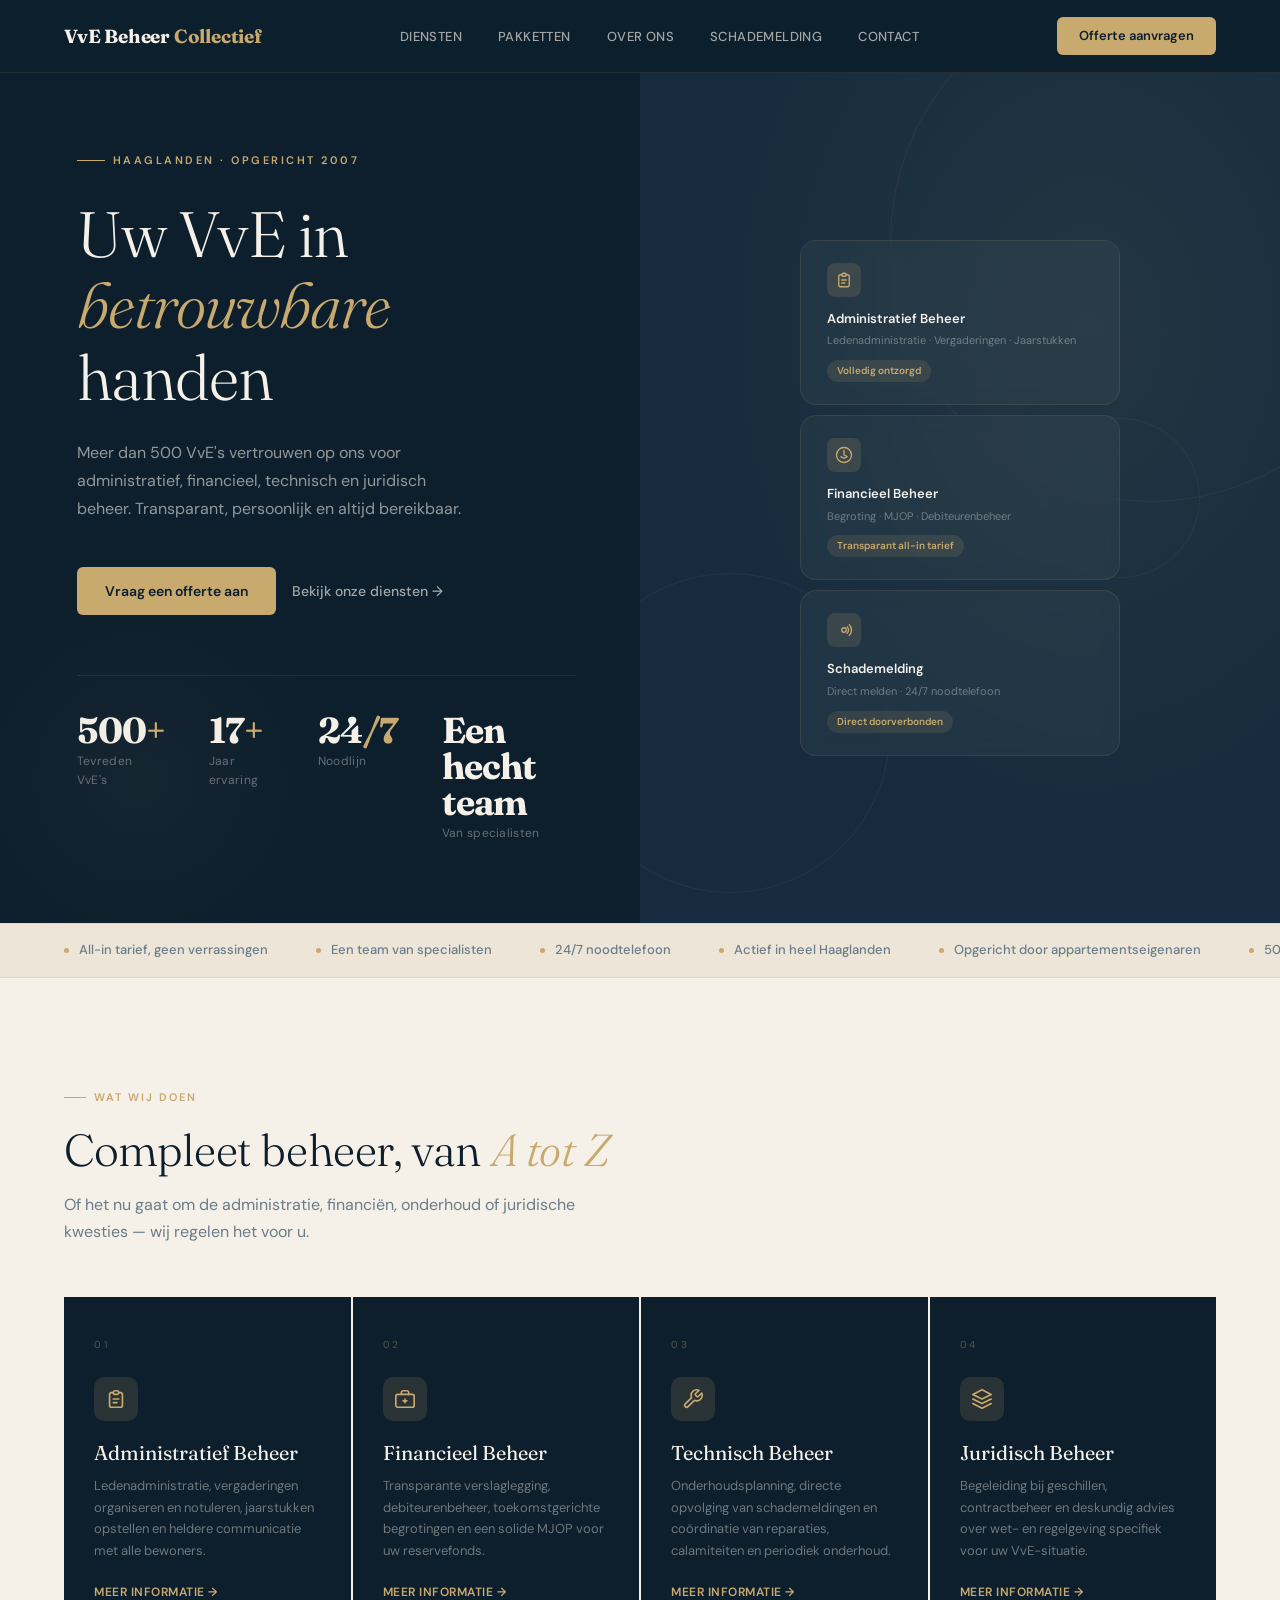
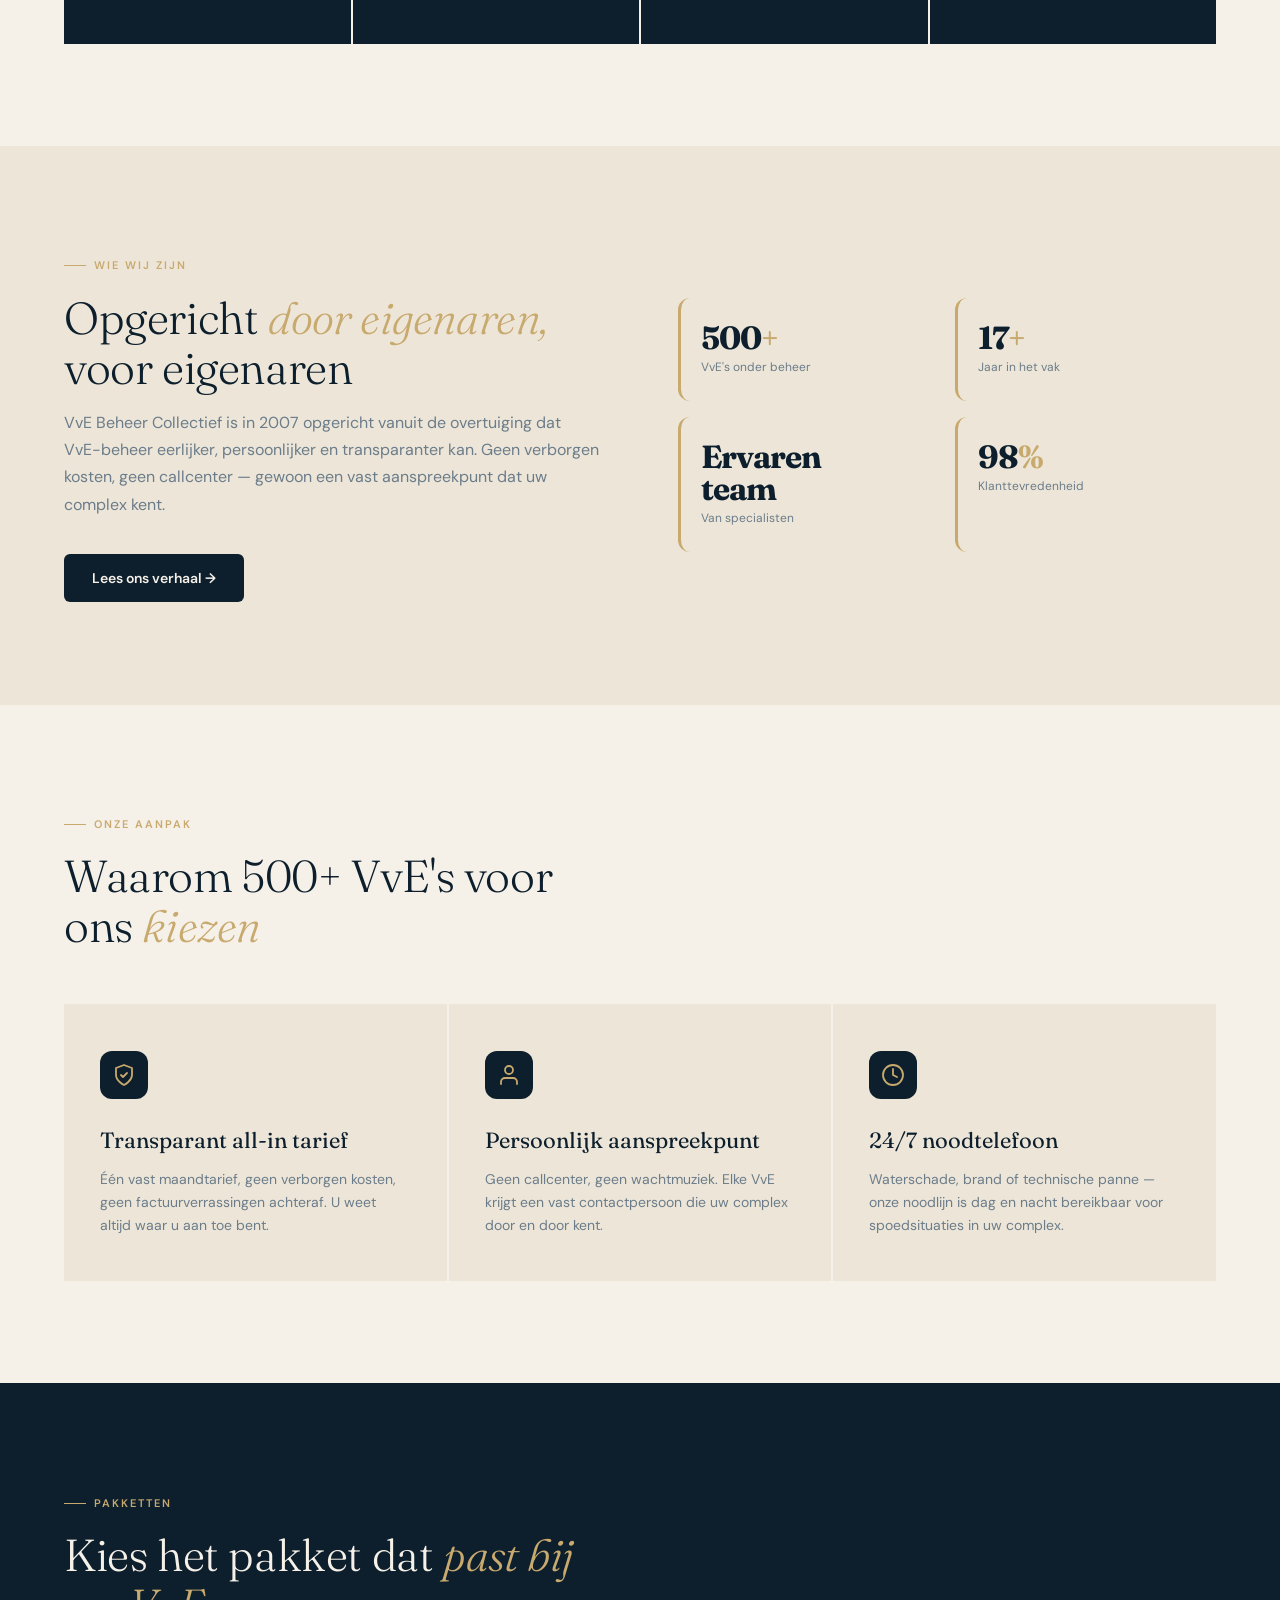
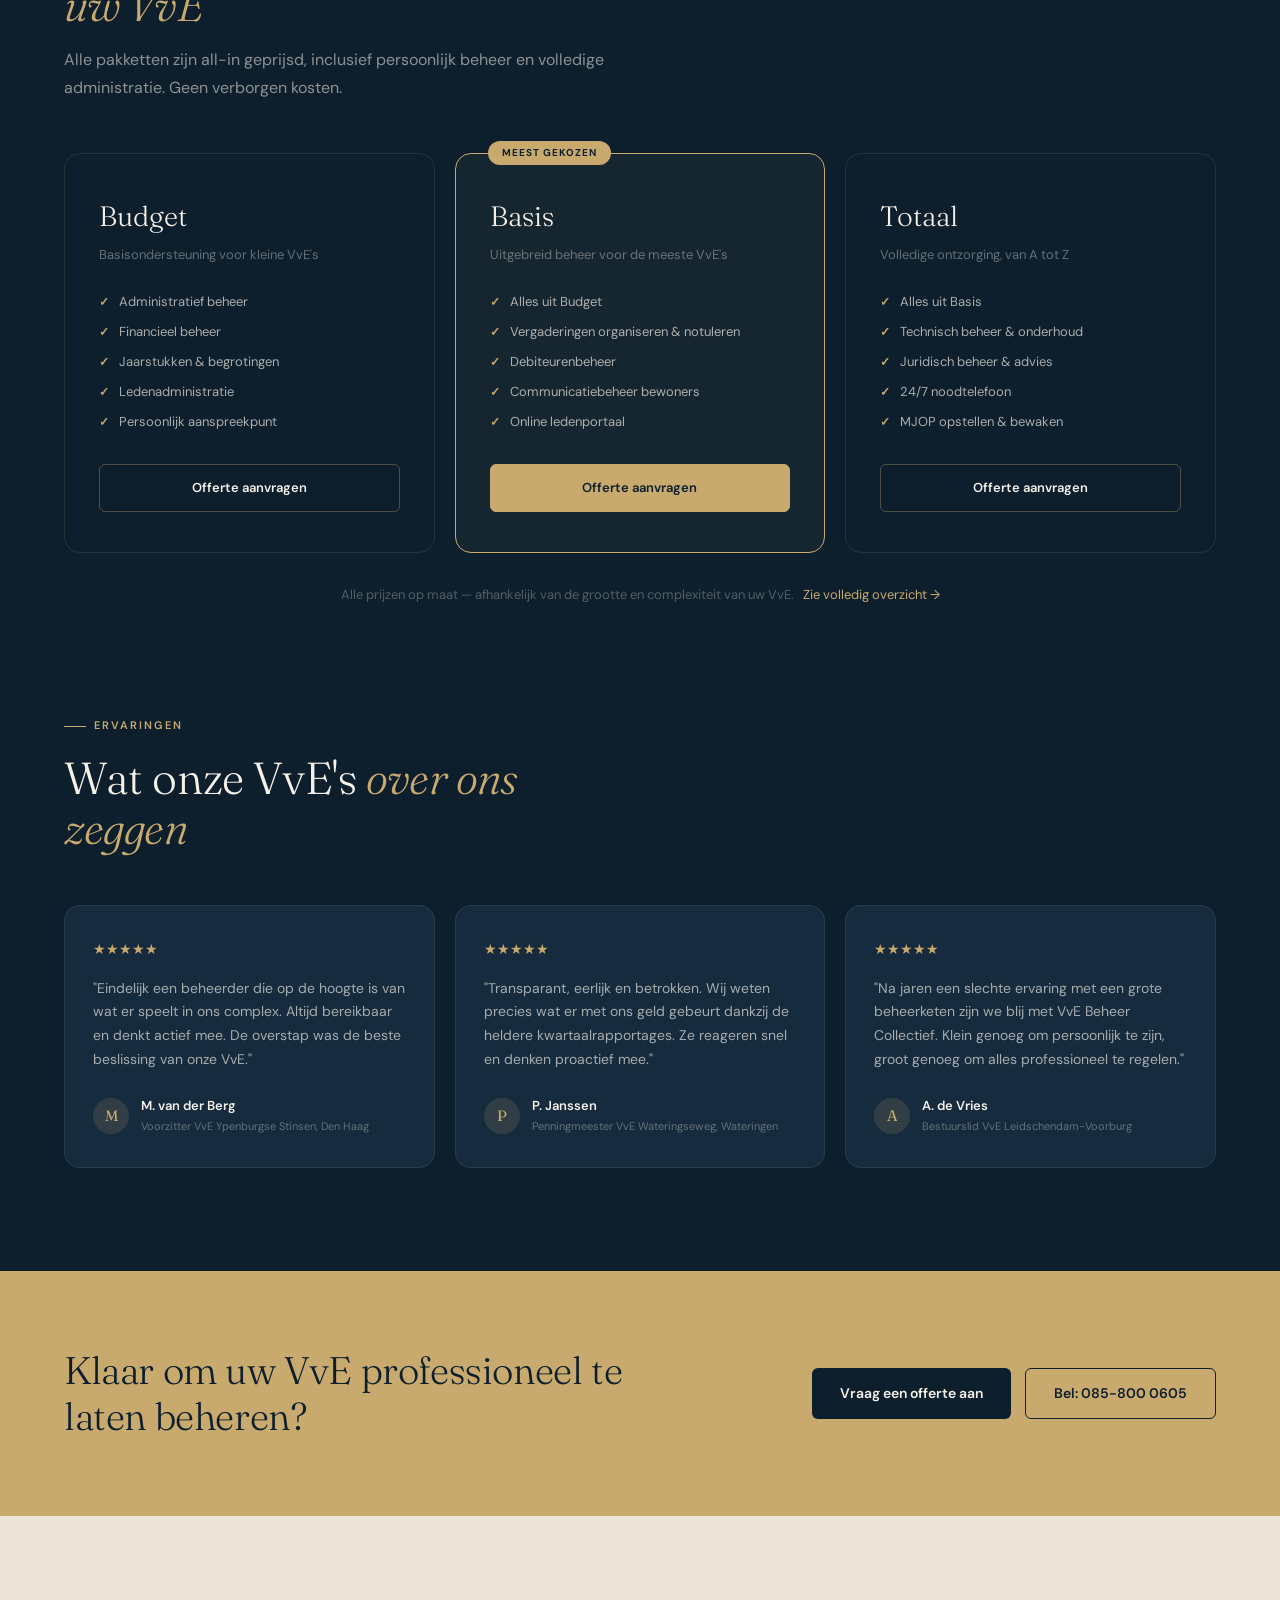
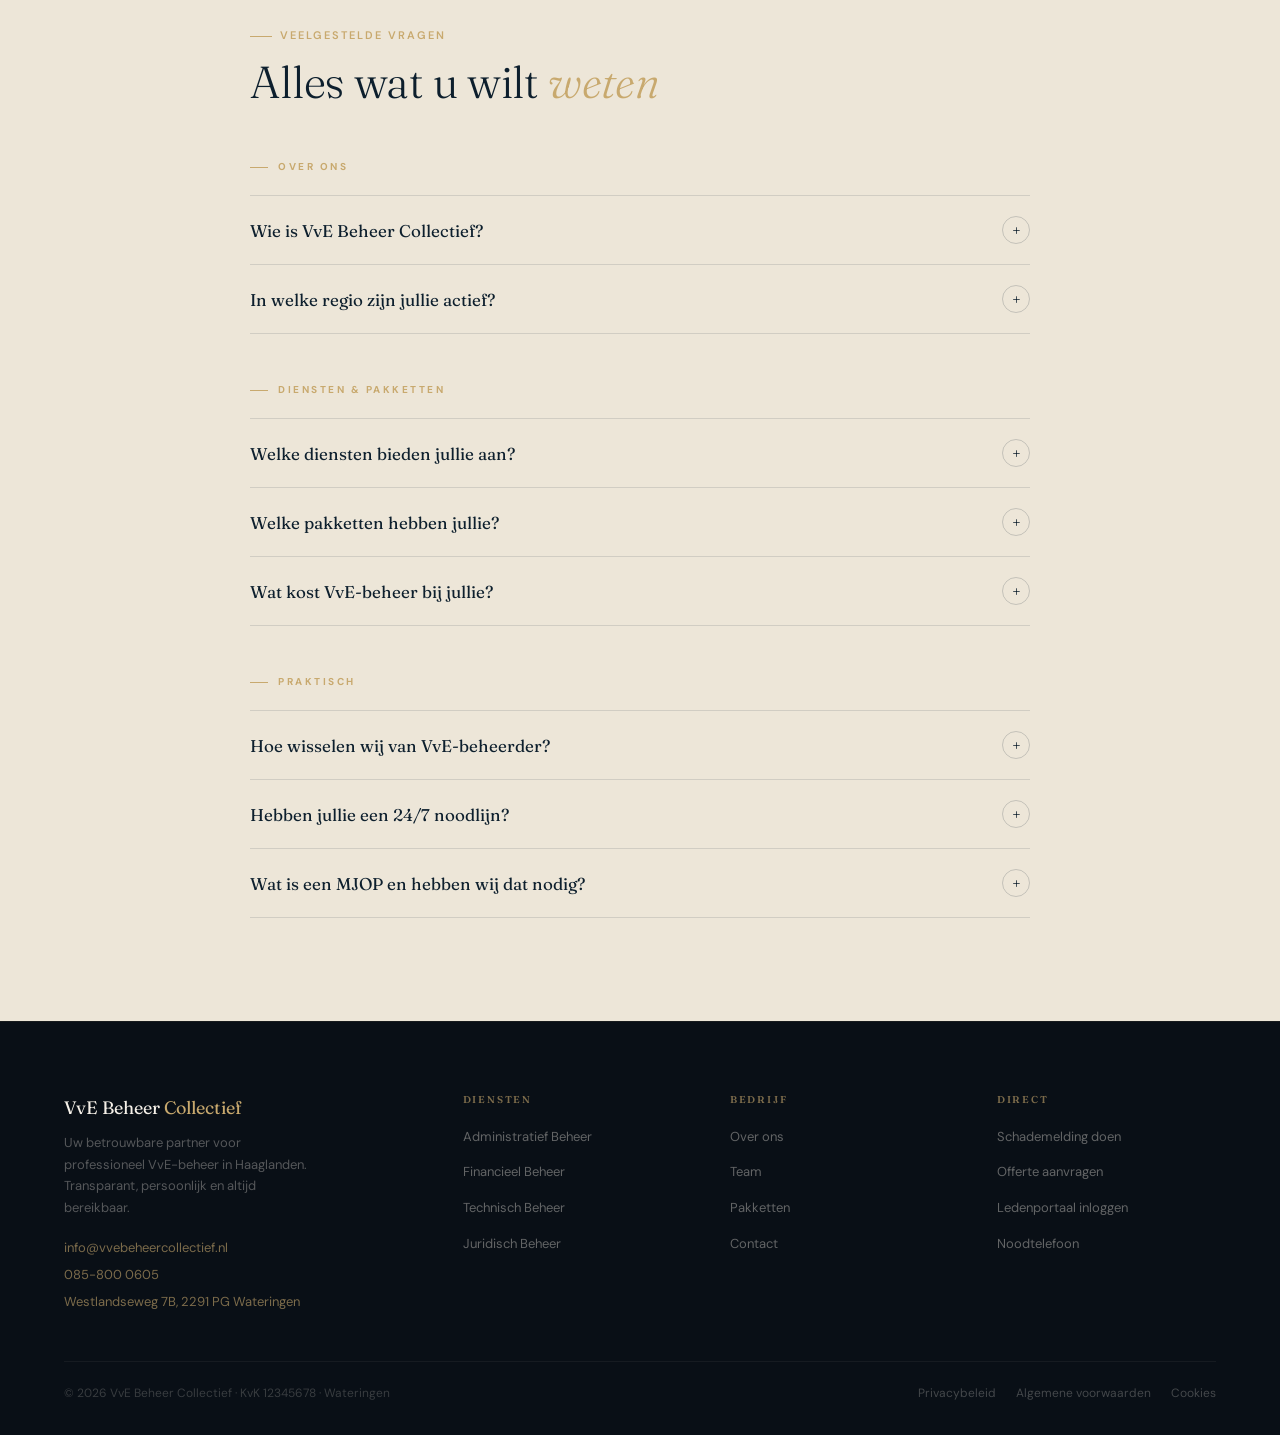
==== index.html @ a1d81a10 "Initial commit: VvE Beheer Collectief website met animaties en FAQ" ====
﻿<!DOCTYPE html>
<html lang="nl">
<head>
  <meta charset="UTF-8">
  <meta name="viewport" content="width=device-width, initial-scale=1.0">
  <!-- PWA -->
  <meta name="theme-color" content="#0d1f2d">
  <meta name="mobile-web-app-capable" content="yes">
  <meta name="apple-mobile-web-app-capable" content="yes">
  <meta name="apple-mobile-web-app-status-bar-style" content="black-translucent">
  <meta name="apple-mobile-web-app-title" content="VvE Collectief">
  <link rel="manifest" href="/manifest.json">
  <link rel="apple-touch-icon" href="/icons/apple-touch-icon.png">
  <link rel="icon" type="image/png" sizes="32x32" href="/icons/favicon-32.png">
  <title>VvE Beheer Collectief — Professioneel VvE-beheer in Haaglanden</title>
  <meta name="description" content="Meer dan 500 VvE's vertrouwen op VvE Beheer Collectief voor administratief, financieel, technisch en juridisch beheer. Transparant, persoonlijk en altijd bereikbaar.">
  <meta name="robots" content="index, follow">

  <!-- Open Graph -->
  <meta property="og:type" content="website">
  <meta property="og:title" content="VvE Beheer Collectief — Professioneel VvE-beheer in Haaglanden">
  <meta property="og:description" content="Meer dan 500 VvE's vertrouwen op ons voor transparant en persoonlijk VvE-beheer.">
  <meta property="og:url" content="https://www.vvebeheercollectief.nl">

  <!-- Fonts -->
  <link rel="preconnect" href="https://fonts.googleapis.com">
  <link rel="preconnect" href="https://fonts.gstatic.com" crossorigin>
  <link href="https://fonts.googleapis.com/css2?family=Fraunces:ital,wght@0,300;0,400;0,700;1,300&family=DM+Sans:wght@300;400;500;600&display=swap" rel="stylesheet">

  <!-- Gedeelde stijlen -->
  <link rel="stylesheet" href="css/main.css">

  <style>
    /* ── HERO ──────────────────────────────────────────────────── */
    .hero {
      min-height: 100vh;
      background: var(--navy);
      display: grid;
      grid-template-columns: 1fr 1fr;
      padding-top: 72px;
      overflow: hidden;
    }
    .hero__left {
      display: flex;
      flex-direction: column;
      justify-content: center;
      padding: 80px var(--gutter) 80px clamp(24px,6vw,80px);
    }
    .hero__tag {
      display: inline-flex;
      align-items: center;
      gap: 8px;
      font-size: 11px;
      font-weight: 600;
      letter-spacing: 2.5px;
      text-transform: uppercase;
      color: var(--gold);
      margin-bottom: 28px;
    }
    .hero__tag::before {
      content: '';
      display: block;
      width: 28px; height: 1px;
      background: var(--gold);
    }
    .hero h1 {
      font-size: clamp(42px, 5vw, 68px);
      font-weight: 300;
      color: var(--cream);
      margin-bottom: 26px;
      letter-spacing: -1px;
      max-width: 520px;
    }
    .hero h1 em { font-style: italic; color: var(--gold); }
    .hero__desc {
      font-size: 16px;
      line-height: 1.75;
      color: rgba(245,240,232,0.58);
      max-width: 400px;
      margin-bottom: 44px;
    }
    .hero__actions {
      display: flex;
      gap: 16px;
      align-items: center;
      flex-wrap: wrap;
    }
    .hero__ghost {
      color: rgba(245,240,232,0.65);
      font-size: 14px;
      font-weight: 500;
      display: flex;
      align-items: center;
      gap: 6px;
      transition: color var(--transition);
    }
    .hero__ghost:hover { color: var(--cream); }
    .hero__stats {
      display: flex;
      gap: 44px;
      margin-top: 60px;
      padding-top: 36px;
      border-top: 1px solid rgba(200,169,110,0.12);
    }
    .stat-num {
      font-family: 'Fraunces', serif;
      font-size: 36px;
      font-weight: 700;
      color: var(--cream);
      line-height: 1;
      letter-spacing: -1px;
    }
    .stat-num span { color: var(--gold); }
    .stat-label {
      font-size: 12px;
      color: rgba(245,240,232,0.38);
      margin-top: 4px;
      letter-spacing: 0.3px;
    }

    /* Hero rechts */
    .hero__right {
      position: relative;
      background: var(--navy-mid);
      display: flex;
      align-items: center;
      justify-content: center;
      overflow: hidden;
    }
    .hero__right::before {
      content: '';
      position: absolute;
      inset: 0;
      background: radial-gradient(ellipse at 70% 30%, rgba(200,169,110,0.07) 0%, transparent 60%);
    }
    .geo-circle {
      position: absolute;
      border-radius: 50%;
      border: 1px solid rgba(200,169,110,0.08);
      pointer-events: none;
    }
    .card-stack { position: relative; width: 320px; z-index: 1; }
    .hcard {
      background: rgba(245,240,232,0.04);
      border: 1px solid rgba(200,169,110,0.13);
      border-radius: var(--radius-lg);
      padding: 22px 26px;
      backdrop-filter: blur(8px);
      transition: transform var(--transition);
    }
    .hcard:hover { transform: translateX(4px); }
    .hcard + .hcard { margin-top: 10px; }
    .hcard__icon {
      width: 34px; height: 34px;
      border-radius: 8px;
      background: var(--gold-dim);
      display: flex;
      align-items: center;
      justify-content: center;
      margin-bottom: 12px;
    }
    .hcard__icon svg { width: 18px; height: 18px; color: var(--gold); }
    .hcard__title { font-size: 13px; font-weight: 600; color: var(--cream); margin-bottom: 3px; }
    .hcard__sub { font-size: 11px; color: rgba(245,240,232,0.38); }
    .hcard__badge {
      display: inline-block;
      font-size: 10px;
      font-weight: 600;
      padding: 3px 10px;
      border-radius: 20px;
      margin-top: 10px;
      background: rgba(200,169,110,0.13);
      color: var(--gold);
    }

    /* ── OVER ONS PREVIEW ──────────────────────────────────────── */
    .over-ons-preview {
      padding: clamp(72px, 8vw, 120px) var(--gutter);
      display: grid;
      grid-template-columns: 1fr 1fr;
      gap: clamp(48px, 6vw, 80px);
      align-items: center;
      max-width: var(--max-w);
      margin-inline: auto;
    }
    .over-ons-preview__text .section-head h2 { color: var(--navy); }
    .over-ons-preview__text .section-head p { color: var(--text-muted); margin-bottom: 28px; }
    .facts-grid {
      display: grid;
      grid-template-columns: 1fr 1fr;
      gap: 16px;
    }
    .fact-item {
      background: var(--cream-mid);
      border-radius: var(--radius-md);
      padding: 24px 20px;
      border-left: 3px solid var(--gold);
    }
    .fact-num {
      font-family: 'Fraunces', serif;
      font-size: 32px;
      font-weight: 700;
      color: var(--navy);
      line-height: 1;
      letter-spacing: -1px;
    }
    .fact-num span { color: var(--gold); }
    .fact-label { font-size: 12px; color: var(--text-muted); margin-top: 4px; }

    /* ── HERO RESPONSIVE ───────────────────────────────────────── */
    @media (max-width: 900px) {
      .hero { grid-template-columns: 1fr; }
      .hero__right { display: none; }
      .hero__left { padding: 60px var(--gutter); }
    }
    @media (max-width: 768px) {
      .over-ons-preview { grid-template-columns: 1fr; }
    }
  </style>
</head>
<body>

<!-- ── NAVIGATIE ──────────────────────────────────────────────── -->
<nav class="nav" id="main-nav">
  <div class="nav__inner">
    <a href="index.html" class="nav__logo">VvE Beheer <span>Collectief</span></a>

    <ul class="nav__links">
      <li><a href="#diensten">Diensten</a></li>
      <li><a href="#pakketten">Pakketten</a></li>
      <li><a href="over-ons.html">Over ons</a></li>
      <li><a href="schademelding.html">Schademelding</a></li>
      <li><a href="contact.html">Contact</a></li>
    </ul>

    <a href="contact.html" class="nav__cta">Offerte aanvragen</a>

    <button class="nav__toggle" id="nav-toggle" aria-label="Menu openen" aria-expanded="false">
      <span></span><span></span><span></span>
    </button>
  </div>

  <!-- Mobiel menu -->
  <nav class="nav__mobile" id="nav-mobile">
    <a href="#diensten">Diensten</a>
    <a href="#pakketten">Pakketten</a>
    <a href="over-ons.html">Over ons</a>
    <a href="schademelding.html">Schademelding</a>
    <a href="contact.html">Contact</a>
    <a href="contact.html" class="nav__mobile-cta">Offerte aanvragen</a>
  </nav>
</nav>

<!-- ── HERO ───────────────────────────────────────────────────── -->
<section class="hero" id="hero">
  <div class="hero__glow-secondary" aria-hidden="true"></div>
  <div class="hero__left">
    <div class="hero__tag">Haaglanden · Opgericht 2007</div>

    <h1>Uw VvE in <em>betrouwbare</em> handen</h1>

    <p class="hero__desc">
      Meer dan 500 VvE's vertrouwen op ons voor administratief, financieel,
      technisch en juridisch beheer. Transparant, persoonlijk en altijd bereikbaar.
    </p>

    <div class="hero__actions">
      <a href="contact.html" class="btn btn--gold">Vraag een offerte aan</a>
      <a href="#diensten" class="hero__ghost">Bekijk onze diensten →</a>
    </div>

    <div class="hero__stats">
      <div>
        <div class="stat-num" data-count="500" data-suffix="+">500<span>+</span></div>
        <div class="stat-label">Tevreden VvE's</div>
      </div>
      <div>
        <div class="stat-num" data-count="17" data-suffix="+">17<span>+</span></div>
        <div class="stat-label">Jaar ervaring</div>
      </div>
      <div>
        <div class="stat-num" data-count="24" data-suffix="/7">24<span>/7</span></div>
        <div class="stat-label">Noodlijn</div>
      </div>
      <div>
        <div class="stat-num stat-num--text">Een hecht<br>team</div>
        <div class="stat-label">Van specialisten</div>
      </div>
    </div>
  </div>

  <div class="hero__right">
    <!-- Geometrische accenten -->
    <div class="geo-circle" style="width:520px;height:520px;top:-90px;right:-130px;"></div>
    <div class="geo-circle" style="width:320px;height:320px;bottom:30px;left:-70px;"></div>
    <div class="geo-circle" style="width:160px;height:160px;top:50%;right:80px;transform:translateY(-50%);"></div>

    <div class="card-stack">
      <div class="hcard">
        <div class="hcard__icon">
          <svg viewBox="0 0 24 24" fill="none" stroke="currentColor" stroke-width="1.8" stroke-linecap="round" stroke-linejoin="round">
            <path d="M9 5H7a2 2 0 0 0-2 2v12a2 2 0 0 0 2 2h10a2 2 0 0 0 2-2V7a2 2 0 0 0-2-2h-2"/>
            <rect x="9" y="3" width="6" height="4" rx="2"/>
            <line x1="9" y1="12" x2="15" y2="12"/><line x1="9" y1="16" x2="13" y2="16"/>
          </svg>
        </div>
        <div class="hcard__title">Administratief Beheer</div>
        <div class="hcard__sub">Ledenadministratie · Vergaderingen · Jaarstukken</div>
        <div class="hcard__badge">Volledig ontzorgd</div>
      </div>

      <div class="hcard">
        <div class="hcard__icon">
          <svg viewBox="0 0 24 24" fill="none" stroke="currentColor" stroke-width="1.8" stroke-linecap="round" stroke-linejoin="round">
            <circle cx="12" cy="12" r="10"/>
            <path d="M12 6v6l4 2"/>
            <path d="M8 14s1.5 2 4 2 4-2 4-2" stroke-linecap="round"/>
          </svg>
        </div>
        <div class="hcard__title">Financieel Beheer</div>
        <div class="hcard__sub">Begroting · MJOP · Debiteurenbeheer</div>
        <div class="hcard__badge">Transparant all-in tarief</div>
      </div>

      <div class="hcard">
        <div class="hcard__icon">
          <svg viewBox="0 0 24 24" fill="none" stroke="currentColor" stroke-width="1.8" stroke-linecap="round" stroke-linejoin="round">
            <circle cx="12" cy="12" r="3"/>
            <path d="M19.07 4.93a10 10 0 0 1 0 14.14M16.24 7.76a6 6 0 0 1 0 8.49"/>
          </svg>
        </div>
        <div class="hcard__title">Schademelding</div>
        <div class="hcard__sub">Direct melden · 24/7 noodtelefoon</div>
        <div class="hcard__badge">Direct doorverbonden</div>
      </div>
    </div>
  </div>
</section>

<!-- ── TRUST BAR ───────────────────────────────────────────────── -->
<div class="trust-bar" aria-hidden="true">
  <div class="trust-bar__inner" id="trust-inner">
    <!-- Dubbel voor naadloze loop -->
    <div class="trust-item"><div class="trust-dot"></div> All-in tarief, geen verrassingen</div>
    <div class="trust-item"><div class="trust-dot"></div> Een team van specialisten</div>
    <div class="trust-item"><div class="trust-dot"></div> 24/7 noodtelefoon</div>
    <div class="trust-item"><div class="trust-dot"></div> Actief in heel Haaglanden</div>
    <div class="trust-item"><div class="trust-dot"></div> Opgericht door appartementseigenaren</div>
    <div class="trust-item"><div class="trust-dot"></div> 500+ tevreden VvE's</div>
    <div class="trust-item"><div class="trust-dot"></div> Persoonlijk aanspreekpunt</div>
    <div class="trust-item"><div class="trust-dot"></div> MJOP & reservefonds advies</div>
    <!-- Kopie voor loop -->
    <div class="trust-item"><div class="trust-dot"></div> All-in tarief, geen verrassingen</div>
    <div class="trust-item"><div class="trust-dot"></div> Een team van specialisten</div>
    <div class="trust-item"><div class="trust-dot"></div> 24/7 noodtelefoon</div>
    <div class="trust-item"><div class="trust-dot"></div> Actief in heel Haaglanden</div>
    <div class="trust-item"><div class="trust-dot"></div> Opgericht door appartementseigenaren</div>
    <div class="trust-item"><div class="trust-dot"></div> 500+ tevreden VvE's</div>
    <div class="trust-item"><div class="trust-dot"></div> Persoonlijk aanspreekpunt</div>
    <div class="trust-item"><div class="trust-dot"></div> MJOP & reservefonds advies</div>
  </div>
</div>

<!-- ── DIENSTEN ────────────────────────────────────────────────── -->
<section class="section" id="diensten">
  <div class="container">
    <div class="eyebrow">Wat wij doen</div>
    <div class="section-head">
      <h2>Compleet beheer, van <em>A tot Z</em></h2>
      <p>Of het nu gaat om de administratie, financiën, onderhoud of juridische kwesties — wij regelen het voor u.</p>
    </div>

    <div class="diensten-grid">

      <div class="dienst-card fade-in">
        <div class="dienst-num">01</div>
        <div class="dienst-icon">
          <svg viewBox="0 0 24 24" fill="none" stroke="currentColor" stroke-width="1.8" stroke-linecap="round" stroke-linejoin="round">
            <path d="M9 5H7a2 2 0 0 0-2 2v12a2 2 0 0 0 2 2h10a2 2 0 0 0 2-2V7a2 2 0 0 0-2-2h-2"/>
            <rect x="9" y="3" width="6" height="4" rx="2"/>
            <line x1="9" y1="12" x2="15" y2="12"/><line x1="9" y1="16" x2="13" y2="16"/>
          </svg>
        </div>
        <div class="dienst-title">Administratief Beheer</div>
        <div class="dienst-desc">Ledenadministratie, vergaderingen organiseren en notuleren, jaarstukken opstellen en heldere communicatie met alle bewoners.</div>
        <a href="diensten/administratief.html" class="dienst-link">Meer informatie →</a>
      </div>

      <div class="dienst-card fade-in">
        <div class="dienst-num">02</div>
        <div class="dienst-icon">
          <svg viewBox="0 0 24 24" fill="none" stroke="currentColor" stroke-width="1.8" stroke-linecap="round" stroke-linejoin="round">
            <rect x="2" y="7" width="20" height="14" rx="2"/>
            <path d="M16 7V5a2 2 0 0 0-2-2h-4a2 2 0 0 0-2 2v2"/><line x1="12" y1="12" x2="12" y2="16"/><line x1="10" y1="14" x2="14" y2="14"/>
          </svg>
        </div>
        <div class="dienst-title">Financieel Beheer</div>
        <div class="dienst-desc">Transparante verslaglegging, debiteurenbeheer, toekomstgerichte begrotingen en een solide MJOP voor uw reservefonds.</div>
        <a href="diensten/financieel.html" class="dienst-link">Meer informatie →</a>
      </div>

      <div class="dienst-card fade-in">
        <div class="dienst-num">03</div>
        <div class="dienst-icon">
          <svg viewBox="0 0 24 24" fill="none" stroke="currentColor" stroke-width="1.8" stroke-linecap="round" stroke-linejoin="round">
            <path d="M14.7 6.3a1 1 0 0 0 0 1.4l1.6 1.6a1 1 0 0 0 1.4 0l3.77-3.77a6 6 0 0 1-7.94 7.94l-6.91 6.91a2.12 2.12 0 0 1-3-3l6.91-6.91a6 6 0 0 1 7.94-7.94l-3.76 3.76z"/>
          </svg>
        </div>
        <div class="dienst-title">Technisch Beheer</div>
        <div class="dienst-desc">Onderhoudsplanning, directe opvolging van schademeldingen en coördinatie van reparaties, calamiteiten en periodiek onderhoud.</div>
        <a href="diensten/technisch.html" class="dienst-link">Meer informatie →</a>
      </div>

      <div class="dienst-card fade-in">
        <div class="dienst-num">04</div>
        <div class="dienst-icon">
          <svg viewBox="0 0 24 24" fill="none" stroke="currentColor" stroke-width="1.8" stroke-linecap="round" stroke-linejoin="round">
            <path d="M12 2L2 7l10 5 10-5-10-5z"/><path d="M2 17l10 5 10-5"/><path d="M2 12l10 5 10-5"/>
          </svg>
        </div>
        <div class="dienst-title">Juridisch Beheer</div>
        <div class="dienst-desc">Begeleiding bij geschillen, contractbeheer en deskundig advies over wet- en regelgeving specifiek voor uw VvE-situatie.</div>
        <a href="diensten/juridisch.html" class="dienst-link">Meer informatie →</a>
      </div>

    </div>
  </div>
</section>

<!-- ── OVER ONS PREVIEW ─────────────────────────────────────────── -->
<section style="background: var(--cream-mid); overflow: hidden;">
  <div class="over-ons-preview">
    <div class="over-ons-preview__text">
      <div class="eyebrow">Wie wij zijn</div>
      <div class="section-head">
        <h2>Opgericht <em>door eigenaren,</em> voor eigenaren</h2>
        <p>VvE Beheer Collectief is in 2007 opgericht vanuit de overtuiging dat VvE-beheer eerlijker, persoonlijker en transparanter kan. Geen verborgen kosten, geen callcenter — gewoon een vast aanspreekpunt dat uw complex kent.</p>
      </div>
      <a href="over-ons.html" class="btn btn--dark" style="margin-top: 8px;">Lees ons verhaal →</a>
    </div>

    <div class="facts-grid">
      <div class="fact-item">
        <div class="fact-num" data-count="500" data-suffix="+">500<span>+</span></div>
        <div class="fact-label">VvE's onder beheer</div>
      </div>
      <div class="fact-item">
        <div class="fact-num" data-count="17" data-suffix="+">17<span>+</span></div>
        <div class="fact-label">Jaar in het vak</div>
      </div>
      <div class="fact-item">
        <div class="fact-num fact-num--text">Ervaren<br>team</div>
        <div class="fact-label">Van specialisten</div>
      </div>
      <div class="fact-item">
        <div class="fact-num" data-count="98" data-suffix="%">98<span>%</span></div>
        <div class="fact-label">Klanttevredenheid</div>
      </div>
    </div>
  </div>
</section>

<!-- ── WAAROM ONS ───────────────────────────────────────────────── -->
<section class="section">
  <div class="container">
    <div class="eyebrow">Onze aanpak</div>
    <div class="section-head">
      <h2>Waarom 500+ VvE's voor ons <em>kiezen</em></h2>
    </div>

    <div class="usp-grid">
      <div class="usp-card fade-in">
        <div class="usp-icon">
          <svg viewBox="0 0 24 24" fill="none" stroke="currentColor" stroke-width="1.8" stroke-linecap="round" stroke-linejoin="round">
            <path d="M12 22s8-4 8-10V5l-8-3-8 3v7c0 6 8 10 8 10z"/>
            <polyline points="9 12 11 14 15 10"/>
          </svg>
        </div>
        <div class="usp-title">Transparant all-in tarief</div>
        <div class="usp-desc">Één vast maandtarief, geen verborgen kosten, geen factuurverrassingen achteraf. U weet altijd waar u aan toe bent.</div>
      </div>

      <div class="usp-card fade-in">
        <div class="usp-icon">
          <svg viewBox="0 0 24 24" fill="none" stroke="currentColor" stroke-width="1.8" stroke-linecap="round" stroke-linejoin="round">
            <path d="M20 21v-2a4 4 0 0 0-4-4H8a4 4 0 0 0-4 4v2"/>
            <circle cx="12" cy="7" r="4"/>
          </svg>
        </div>
        <div class="usp-title">Persoonlijk aanspreekpunt</div>
        <div class="usp-desc">Geen callcenter, geen wachtmuziek. Elke VvE krijgt een vast contactpersoon die uw complex door en door kent.</div>
      </div>

      <div class="usp-card fade-in">
        <div class="usp-icon">
          <svg viewBox="0 0 24 24" fill="none" stroke="currentColor" stroke-width="1.8" stroke-linecap="round" stroke-linejoin="round">
            <circle cx="12" cy="12" r="10"/>
            <polyline points="12 6 12 12 16 14"/>
          </svg>
        </div>
        <div class="usp-title">24/7 noodtelefoon</div>
        <div class="usp-desc">Waterschade, brand of technische panne — onze noodlijn is dag en nacht bereikbaar voor spoedsituaties in uw complex.</div>
      </div>
    </div>
  </div>
</section>

<!-- ── PAKKETTEN ───────────────────────────────────────────────── -->
<section class="section section--dark" id="pakketten">
  <div class="container">
    <div class="eyebrow" style="color:var(--gold)">Pakketten</div>
    <div class="section-head section-head--light">
      <h2>Kies het pakket dat <em>past bij uw VvE</em></h2>
      <p>Alle pakketten zijn all-in geprijsd, inclusief persoonlijk beheer en volledige administratie. Geen verborgen kosten.</p>
    </div>

    <div class="pakket-grid">

      <div class="pakket-card fade-in">
        <div class="pakket-name">Budget</div>
        <div class="pakket-sub">Basisondersteuning voor kleine VvE's</div>
        <ul class="pakket-features">
          <li>Administratief beheer</li>
          <li>Financieel beheer</li>
          <li>Jaarstukken & begrotingen</li>
          <li>Ledenadministratie</li>
          <li>Persoonlijk aanspreekpunt</li>
        </ul>
        <a href="contact.html" class="pakket-cta">Offerte aanvragen</a>
      </div>

      <div class="pakket-card pakket-card--featured">
        <div class="pakket-badge">Meest gekozen</div>
        <div class="pakket-name">Basis</div>
        <div class="pakket-sub">Uitgebreid beheer voor de meeste VvE's</div>
        <ul class="pakket-features">
          <li>Alles uit Budget</li>
          <li>Vergaderingen organiseren & notuleren</li>
          <li>Debiteurenbeheer</li>
          <li>Communicatiebeheer bewoners</li>
          <li>Online ledenportaal</li>
        </ul>
        <a href="contact.html" class="pakket-cta">Offerte aanvragen</a>
      </div>

      <div class="pakket-card fade-in">
        <div class="pakket-name">Totaal</div>
        <div class="pakket-sub">Volledige ontzorging, van A tot Z</div>
        <ul class="pakket-features">
          <li>Alles uit Basis</li>
          <li>Technisch beheer & onderhoud</li>
          <li>Juridisch beheer & advies</li>
          <li>24/7 noodtelefoon</li>
          <li>MJOP opstellen & bewaken</li>
        </ul>
        <a href="contact.html" class="pakket-cta">Offerte aanvragen</a>
      </div>

    </div>

    <p style="text-align:center; margin-top:32px; font-size:13px; color:rgba(245,240,232,0.3);">
      Alle prijzen op maat — afhankelijk van de grootte en complexiteit van uw VvE.
      <a href="pakketten.html" style="color:var(--gold); margin-left:6px;">Zie volledig overzicht →</a>
    </p>
  </div>
</section>

<!-- ── REVIEWS ─────────────────────────────────────────────────── -->
<section class="section section--dark" id="reviews" style="padding-top: 0;">
  <div class="container">
    <div class="eyebrow" style="color:var(--gold)">Ervaringen</div>
    <div class="section-head section-head--light">
      <h2>Wat onze VvE's <em>over ons zeggen</em></h2>
    </div>

    <div class="reviews-grid">

      <div class="review-card fade-in">
        <div class="review-stars">★★★★★</div>
        <p class="review-text">"Eindelijk een beheerder die op de hoogte is van wat er speelt in ons complex. Altijd bereikbaar en denkt actief mee. De overstap was de beste beslissing van onze VvE."</p>
        <div class="review-author">
          <div class="review-avatar">M</div>
          <div>
            <div class="review-name">M. van der Berg</div>
            <div class="review-vve">Voorzitter VvE Ypenburgse Stinsen, Den Haag</div>
          </div>
        </div>
      </div>

      <div class="review-card fade-in">
        <div class="review-stars">★★★★★</div>
        <p class="review-text">"Transparant, eerlijk en betrokken. Wij weten precies wat er met ons geld gebeurt dankzij de heldere kwartaalrapportages. Ze reageren snel en denken proactief mee."</p>
        <div class="review-author">
          <div class="review-avatar">P</div>
          <div>
            <div class="review-name">P. Janssen</div>
            <div class="review-vve">Penningmeester VvE Wateringseweg, Wateringen</div>
          </div>
        </div>
      </div>

      <div class="review-card fade-in">
        <div class="review-stars">★★★★★</div>
        <p class="review-text">"Na jaren een slechte ervaring met een grote beheerketen zijn we blij met VvE Beheer Collectief. Klein genoeg om persoonlijk te zijn, groot genoeg om alles professioneel te regelen."</p>
        <div class="review-author">
          <div class="review-avatar">A</div>
          <div>
            <div class="review-name">A. de Vries</div>
            <div class="review-vve">Bestuurslid VvE Leidschendam-Voorburg</div>
          </div>
        </div>
      </div>

    </div>
  </div>
</section>

<!-- ── CTA STRIP ────────────────────────────────────────────────── -->
<div class="cta-strip">
  <h2>Klaar om uw VvE professioneel te laten beheren?</h2>
  <div class="cta-strip__actions">
    <a href="contact.html" class="btn btn--dark">Vraag een offerte aan</a>
    <a href="tel:0858000605" class="btn btn--outline-dark">Bel: 085-800 0605</a>
  </div>
</div>

<!-- ── FAQ ────────────────────────────────────────────────────── -->
<section class="faq-section" id="faq">
  <div class="faq-inner">
    <div class="eyebrow" style="color:var(--gold);margin-bottom:12px;">Veelgestelde vragen</div>
    <div class="section-head" style="margin-bottom:52px;max-width:100%;">
      <h2 style="color:var(--navy);">Alles wat u wilt <em>weten</em></h2>
    </div>

    <!-- Over ons -->
    <div class="faq-category">
      <div class="faq-category-label">Over ons</div>
      <div class="faq-item">
        <button class="faq-question" aria-expanded="false">
          Wie is VvE Beheer Collectief?
          <span class="faq-icon" aria-hidden="true">+</span>
        </button>
        <div class="faq-answer" role="region">
          <div class="faq-answer-inner">
            <p>VvE Beheer Collectief is een onafhankelijk VvE-beheerder in de regio Haaglanden, opgericht in 2007 door appartementseigenaren die beheer eerlijker en persoonlijker wilden organiseren. Wij beheren meer dan 500 VvE's en werken met een hecht team van specialisten die uw complex door en door kennen.</p>
          </div>
        </div>
      </div>
      <div class="faq-item">
        <button class="faq-question" aria-expanded="false">
          In welke regio zijn jullie actief?
          <span class="faq-icon" aria-hidden="true">+</span>
        </button>
        <div class="faq-answer" role="region">
          <div class="faq-answer-inner">
            <p>Wij zijn actief in de regio Haaglanden en omstreken, waaronder Den Haag, Westland, Delft, Leidschendam-Voorburg en omliggende gemeenten.</p>
          </div>
        </div>
      </div>
    </div>

    <!-- Diensten & Pakketten -->
    <div class="faq-category">
      <div class="faq-category-label">Diensten &amp; Pakketten</div>
      <div class="faq-item">
        <button class="faq-question" aria-expanded="false">
          Welke diensten bieden jullie aan?
          <span class="faq-icon" aria-hidden="true">+</span>
        </button>
        <div class="faq-answer" role="region">
          <div class="faq-answer-inner">
            <p>Wij bieden vier vormen van beheer: administratief (ledenadministratie, vergaderingen, jaarstukken), financieel (begroting, MJOP, debiteurenbeheer), technisch (onderhoudsplanning, schademeldingen, reparaties) en juridisch (contractbeheer, geschillen, regelgeving). Afhankelijk van uw pakket krijgt u toegang tot één of meerdere van deze diensten.</p>
          </div>
        </div>
      </div>
      <div class="faq-item">
        <button class="faq-question" aria-expanded="false">
          Welke pakketten hebben jullie?
          <span class="faq-icon" aria-hidden="true">+</span>
        </button>
        <div class="faq-answer" role="region">
          <div class="faq-answer-inner">
            <p>Wij bieden drie pakketten: Budget (basisondersteuning voor kleine VvE's), Basis (uitgebreid beheer, meest gekozen) en Totaal (volledige ontzorging inclusief technisch en juridisch beheer). Alle pakketten zijn all-in geprijsd zonder verborgen kosten.</p>
          </div>
        </div>
      </div>
      <div class="faq-item">
        <button class="faq-question" aria-expanded="false">
          Wat kost VvE-beheer bij jullie?
          <span class="faq-icon" aria-hidden="true">+</span>
        </button>
        <div class="faq-answer" role="region">
          <div class="faq-answer-inner">
            <p>Onze tarieven zijn all-in en op maat — de prijs is afhankelijk van de grootte en complexiteit van uw VvE. Wij werken altijd met een transparant maandtarief zonder verrassingen achteraf. Vraag vrijblijvend een offerte aan voor een persoonlijke berekening.</p>
          </div>
        </div>
      </div>
    </div>

    <!-- Praktisch -->
    <div class="faq-category">
      <div class="faq-category-label">Praktisch</div>
      <div class="faq-item">
        <button class="faq-question" aria-expanded="false">
          Hoe wisselen wij van VvE-beheerder?
          <span class="faq-icon" aria-hidden="true">+</span>
        </button>
        <div class="faq-answer" role="region">
          <div class="faq-answer-inner">
            <p>Wisselen gaat eenvoudiger dan de meeste VvE's denken. Na uw akkoord verzorgen wij de volledige overdracht — wij nemen contact op met de vorige beheerder en regelen de dossieroverdracht, administratie en communicatie richting bewoners. U hoeft daar weinig voor te doen.</p>
          </div>
        </div>
      </div>
      <div class="faq-item">
        <button class="faq-question" aria-expanded="false">
          Hebben jullie een 24/7 noodlijn?
          <span class="faq-icon" aria-hidden="true">+</span>
        </button>
        <div class="faq-answer" role="region">
          <div class="faq-answer-inner">
            <p>Ja. Voor spoedsituaties zoals waterschade, brand of technische storingen is onze noodtelefoon dag en nacht bereikbaar op 085-800 0605. Voor reguliere vragen zijn wij bereikbaar op werkdagen van 09:00 tot 13:00.</p>
          </div>
        </div>
      </div>
      <div class="faq-item">
        <button class="faq-question" aria-expanded="false">
          Wat is een MJOP en hebben wij dat nodig?
          <span class="faq-icon" aria-hidden="true">+</span>
        </button>
        <div class="faq-answer" role="region">
          <div class="faq-answer-inner">
            <p>Een Meerjarenonderhoudsplan (MJOP) is een planning van alle verwachte onderhouds- en vervangingswerkzaamheden aan uw complex voor de komende 10 tot 15 jaar, inclusief kostenraming. Het helpt uw VvE om voldoende reservefonds op te bouwen en voorkomt verrassingen. Een actueel MJOP is voor de meeste VvE's wettelijk verplicht.</p>
          </div>
        </div>
      </div>
    </div>
  </div>
</section>
<!-- ── FOOTER ──────────────────────────────────────────────────── -->
<footer class="footer">
  <div class="container" style="max-width: var(--max-w); padding-inline: 0;">
    <div class="footer__grid">
      <div>
        <div class="footer__logo">VvE Beheer <span>Collectief</span></div>
        <p class="footer__tagline">Uw betrouwbare partner voor professioneel VvE-beheer in Haaglanden. Transparant, persoonlijk en altijd bereikbaar.</p>
        <div class="footer__contact-row">
          <a href="mailto:info@vvebeheercollectief.nl">info@vvebeheercollectief.nl</a>
          <a href="tel:0858000605">085-800 0605</a>
          <a href="#">Westlandseweg 7B, 2291 PG Wateringen</a>
        </div>
      </div>

      <div class="footer__col">
        <h4>Diensten</h4>
        <ul>
          <li><a href="diensten/administratief.html">Administratief Beheer</a></li>
          <li><a href="diensten/financieel.html">Financieel Beheer</a></li>
          <li><a href="diensten/technisch.html">Technisch Beheer</a></li>
          <li><a href="diensten/juridisch.html">Juridisch Beheer</a></li>
        </ul>
      </div>

      <div class="footer__col">
        <h4>Bedrijf</h4>
        <ul>
          <li><a href="over-ons.html">Over ons</a></li>
          <li><a href="over-ons.html#team">Team</a></li>
          <li><a href="pakketten.html">Pakketten</a></li>
          <li><a href="contact.html">Contact</a></li>
        </ul>
      </div>

      <div class="footer__col">
        <h4>Direct</h4>
        <ul>
          <li><a href="schademelding.html">Schademelding doen</a></li>
          <li><a href="contact.html">Offerte aanvragen</a></li>
          <li><a href="#">Ledenportaal inloggen</a></li>
          <li><a href="tel:0858000605">Noodtelefoon</a></li>
        </ul>
      </div>
    </div>

    <div class="footer__bottom">
      <div class="footer__copy">© 2026 VvE Beheer Collectief · KvK 12345678 · Wateringen</div>
      <div class="footer__legal">
        <a href="privacy.html">Privacybeleid</a>
        <a href="privacy.html#voorwaarden">Algemene voorwaarden</a>
        <a href="#">Cookies</a>
      </div>
    </div>
  </div>
</footer>

<!-- ── JAVASCRIPT ──────────────────────────────────────────────── -->
<script>
  // Mobiel menu
  const toggle = document.getElementById('nav-toggle');
  const nav    = document.getElementById('main-nav');
  toggle.addEventListener('click', () => {
    const open = nav.classList.toggle('nav--mobile-open');
    toggle.setAttribute('aria-expanded', open);
    toggle.setAttribute('aria-label', open ? 'Menu sluiten' : 'Menu openen');
  });

  // Sluit menu bij klik op link
  document.querySelectorAll('.nav__mobile a').forEach(a => {
    a.addEventListener('click', () => {
      nav.classList.remove('nav--mobile-open');
      toggle.setAttribute('aria-expanded', 'false');
    });
  });

  // Nav schaduw bij scrollen
  window.addEventListener('scroll', () => {
    nav.style.boxShadow = window.scrollY > 20 ? '0 2px 24px rgba(0,0,0,0.25)' : 'none';
  }, { passive: true });
</script>


<script src="js/animations.js"></script>

<!-- Service Worker registratie -->
<script>
  if ('serviceWorker' in navigator) {
    window.addEventListener('load', () => {
      navigator.serviceWorker.register('/sw.js')
        .then(reg => console.log('[SW] Geregistreerd:', reg.scope))
        .catch(err => console.warn('[SW] Registratie mislukt:', err));
    });
  }
</script>
</body>
</html>
---- css/main.css ----
﻿/* ================================================================
   VvE Beheer Collectief — Gedeelde stijlen
   main.css · v1.0
   ================================================================ */

/* ── TOKENS ───────────────────────────────────────────────────── */
:root {
  --navy:        #0d1f2d;
  --navy-mid:    #162c3e;
  --navy-light:  #1e3a52;
  --gold:        #c8a96e;
  --gold-light:  #e2c88a;
  --gold-dim:    rgba(200,169,110,0.15);
  --cream:       #f5f0e8;
  --cream-mid:   #ede6d8;
  --cream-soft:  rgba(245,240,232,0.06);
  --white:       #ffffff;
  --text-dark:   #0d1f2d;
  --text-muted:  #6b7c8a;
  --text-light:  #a8b8c4;
  --border-dim:  rgba(200,169,110,0.12);
  --border-dark: rgba(245,240,232,0.08);
  --green:       #3a9e72;
  --radius-sm:   6px;
  --radius-md:   12px;
  --radius-lg:   16px;
  --shadow-card: 0 2px 20px rgba(0,0,0,0.12);
  --transition:  0.22s ease;
  --max-w:       1280px;
  --gutter:      clamp(24px, 5vw, 80px);
}

/* ── RESET ────────────────────────────────────────────────────── */
*, *::before, *::after { box-sizing: border-box; margin: 0; padding: 0; }
html { scroll-behavior: smooth; -webkit-text-size-adjust: 100%; }
body {
  font-family: 'DM Sans', sans-serif;
  background: var(--cream);
  color: var(--text-dark);
  overflow-x: hidden;
  line-height: 1.6;
}
img, svg { display: block; max-width: 100%; }
a { color: inherit; text-decoration: none; }
ul { list-style: none; }
button { font-family: inherit; cursor: pointer; border: none; background: none; }

/* ── TYPOGRAFIE ───────────────────────────────────────────────── */
h1, h2, h3, h4 {
  font-family: 'Fraunces', serif;
  font-weight: 300;
  line-height: 1.12;
  letter-spacing: -0.4px;
}
.serif { font-family: 'Fraunces', serif; }

/* ── LAYOUT UTILITIES ─────────────────────────────────────────── */
.container {
  width: 100%;
  max-width: var(--max-w);
  margin-inline: auto;
  padding-inline: var(--gutter);
}
.section { padding-block: clamp(72px, 8vw, 120px); }
.section--dark { background: var(--navy); }
.section--cream { background: var(--cream-mid); }

/* ── EYEBROW / SECTIE-TAG ─────────────────────────────────────── */
.eyebrow {
  display: inline-flex;
  align-items: center;
  gap: 8px;
  font-size: 11px;
  font-weight: 600;
  letter-spacing: 2px;
  text-transform: uppercase;
  color: var(--gold);
  margin-bottom: 18px;
}
.eyebrow::before {
  content: '';
  display: block;
  width: 22px; height: 1px;
  background: var(--gold);
  flex-shrink: 0;
}

/* ── KNOPPEN ──────────────────────────────────────────────────── */
.btn {
  display: inline-flex;
  align-items: center;
  gap: 8px;
  font-family: 'DM Sans', sans-serif;
  font-weight: 600;
  font-size: 14px;
  padding: 13px 28px;
  border-radius: var(--radius-sm);
  transition: var(--transition);
  white-space: nowrap;
  cursor: pointer;
}
.btn--gold {
  background: var(--gold);
  color: var(--navy);
}
.btn--gold:hover { background: var(--gold-light); transform: translateY(-1px); }

.btn--outline {
  border: 1.5px solid rgba(245,240,232,0.3);
  color: rgba(245,240,232,0.8);
}
.btn--outline:hover { border-color: var(--cream); color: var(--cream); }

.btn--dark {
  background: var(--navy);
  color: var(--cream);
}
.btn--dark:hover { background: #0a1721; }

.btn--outline-dark {
  border: 1.5px solid var(--navy);
  color: var(--navy);
}
.btn--outline-dark:hover { background: var(--navy); color: var(--cream); }

/* ── NAVIGATIE ────────────────────────────────────────────────── */
.nav {
  position: fixed;
  top: 0; left: 0; right: 0;
  z-index: 200;
  background: rgba(13,31,45,0.97);
  backdrop-filter: blur(16px);
  -webkit-backdrop-filter: blur(16px);
  border-bottom: 1px solid var(--border-dim);
  transition: var(--transition);
}
.nav__inner {
  display: flex;
  align-items: center;
  justify-content: space-between;
  height: 72px;
  padding-inline: var(--gutter);
  max-width: var(--max-w);
  margin-inline: auto;
}
.nav__logo {
  font-family: 'Fraunces', serif;
  font-size: 19px;
  font-weight: 700;
  color: var(--cream);
  letter-spacing: -0.2px;
  flex-shrink: 0;
}
.nav__logo span { color: var(--gold); }

.nav__links {
  display: flex;
  align-items: center;
  gap: 36px;
}
.nav__links a {
  font-size: 13px;
  font-weight: 500;
  color: rgba(245,240,232,0.65);
  letter-spacing: 0.4px;
  text-transform: uppercase;
  transition: color var(--transition);
}
.nav__links a:hover { color: var(--gold); }

.nav__cta {
  background: var(--gold);
  color: var(--navy);
  font-size: 13px;
  font-weight: 600;
  padding: 9px 22px;
  border-radius: var(--radius-sm);
  transition: var(--transition);
  flex-shrink: 0;
}
.nav__cta:hover { background: var(--gold-light); }

/* Hamburger */
.nav__toggle {
  display: none;
  flex-direction: column;
  gap: 5px;
  padding: 8px;
  cursor: pointer;
}
.nav__toggle span {
  display: block;
  width: 24px; height: 2px;
  background: var(--cream);
  border-radius: 2px;
  transition: var(--transition);
}

/* Mobiel menu */
.nav__mobile {
  display: none;
  flex-direction: column;
  gap: 0;
  background: var(--navy-mid);
  border-top: 1px solid var(--border-dim);
  padding: 12px 0;
}
.nav__mobile a {
  display: block;
  padding: 14px var(--gutter);
  font-size: 15px;
  font-weight: 500;
  color: rgba(245,240,232,0.7);
  border-bottom: 1px solid var(--border-dark);
  transition: color var(--transition);
}
.nav__mobile a:last-child { border-bottom: none; }
.nav__mobile a:hover { color: var(--gold); }
.nav__mobile .nav__mobile-cta {
  margin: 12px var(--gutter) 6px;
  border-bottom: none;
  background: var(--gold);
  color: var(--navy);
  border-radius: var(--radius-sm);
  text-align: center;
  font-weight: 600;
  padding: 13px;
}

.nav--mobile-open .nav__mobile { display: flex; }
.nav--mobile-open .nav__toggle span:nth-child(1) { transform: translateY(7px) rotate(45deg); }
.nav--mobile-open .nav__toggle span:nth-child(2) { opacity: 0; }
.nav--mobile-open .nav__toggle span:nth-child(3) { transform: translateY(-7px) rotate(-45deg); }

/* ── TRUST BAR ────────────────────────────────────────────────── */
.trust-bar {
  background: var(--cream-mid);
  border-top: 1px solid rgba(13,31,45,0.07);
  border-bottom: 1px solid rgba(13,31,45,0.07);
  padding: 16px var(--gutter);
  overflow: hidden;
  white-space: nowrap;
}
.trust-bar__inner {
  display: flex;
  gap: 48px;
  width: max-content;
  animation: ticker 28s linear infinite;
}
@keyframes ticker {
  0%   { transform: translateX(0); }
  100% { transform: translateX(-50%); }
}
.trust-bar:hover .trust-bar__inner { animation-play-state: paused; }
.trust-item {
  display: inline-flex;
  align-items: center;
  gap: 10px;
  font-size: 13px;
  font-weight: 500;
  color: var(--text-muted);
}
.trust-dot {
  width: 5px; height: 5px;
  border-radius: 50%;
  background: var(--gold);
  flex-shrink: 0;
}

/* ── SECTIE-KOPREGEL ──────────────────────────────────────────── */
.section-head { max-width: 560px; }
.section-head h2 {
  font-size: clamp(30px, 3.5vw, 46px);
  color: var(--navy);
  margin-bottom: 16px;
}
.section-head h2 em { font-style: italic; color: var(--gold); }
.section-head--light h2 { color: var(--cream); }
.section-head p {
  font-size: 16px;
  line-height: 1.7;
  color: var(--text-muted);
}
.section-head--light p { color: rgba(245,240,232,0.55); }

/* ── DIENSTEN GRID ────────────────────────────────────────────── */
.diensten-grid {
  display: grid;
  grid-template-columns: repeat(4, 1fr);
  gap: 2px;
  margin-top: 52px;
}
.dienst-card {
  background: var(--navy);
  padding: 40px 30px;
  position: relative;
  overflow: hidden;
  transition: background var(--transition);
}
.dienst-card::after {
  content: '';
  position: absolute;
  bottom: 0; left: 0;
  width: 0; height: 2px;
  background: var(--gold);
  transition: width 0.3s ease;
}
.dienst-card:hover {
  background: var(--navy-mid);
  box-shadow: inset 0 0 40px rgba(200,169,110,0.06);
}
.dienst-card:hover::after { width: 100%; }
.dienst-card:hover .dienst-num { color: var(--gold); }
.dienst-num { transition: color 0.2s ease; }
.dienst-num {
  font-size: 10px;
  letter-spacing: 2.5px;
  color: rgba(200,169,110,0.4);
  margin-bottom: 24px;
}
.dienst-icon {
  width: 44px; height: 44px;
  background: var(--gold-dim);
  border-radius: 10px;
  display: flex;
  align-items: center;
  justify-content: center;
  margin-bottom: 20px;
}
.dienst-icon svg { width: 22px; height: 22px; color: var(--gold); }
.dienst-title {
  font-family: 'Fraunces', serif;
  font-size: 20px;
  font-weight: 400;
  color: var(--cream);
  margin-bottom: 10px;
  line-height: 1.2;
}
.dienst-desc {
  font-size: 13px;
  line-height: 1.65;
  color: rgba(245,240,232,0.42);
}
.dienst-link {
  display: inline-flex;
  align-items: center;
  gap: 6px;
  font-size: 12px;
  font-weight: 600;
  letter-spacing: 0.5px;
  text-transform: uppercase;
  color: var(--gold);
  margin-top: 22px;
  transition: gap var(--transition);
}
.dienst-link:hover { gap: 10px; }

/* ── USP GRID ─────────────────────────────────────────────────── */
.usp-grid {
  display: grid;
  grid-template-columns: repeat(3, 1fr);
  gap: 2px;
  margin-top: 52px;
}
.usp-card {
  background: var(--cream-mid);
  padding: 44px 36px;
  border-top: 3px solid transparent;
  transition: border-color var(--transition);
}
.usp-card:hover { border-top-color: var(--gold); }
.usp-icon {
  width: 48px; height: 48px;
  background: var(--navy);
  border-radius: var(--radius-md);
  display: flex;
  align-items: center;
  justify-content: center;
  margin-bottom: 24px;
}
.usp-icon svg { width: 24px; height: 24px; color: var(--gold); }
.usp-title {
  font-family: 'Fraunces', serif;
  font-size: 22px;
  font-weight: 400;
  color: var(--navy);
  margin-bottom: 10px;
}
.usp-desc { font-size: 14px; line-height: 1.65; color: var(--text-muted); }

/* ── PAKKETTEN ────────────────────────────────────────────────── */
.pakket-grid {
  display: grid;
  grid-template-columns: repeat(3, 1fr);
  gap: 20px;
  margin-top: 52px;
}
.pakket-card {
  border: 1px solid rgba(200,169,110,0.14);
  border-radius: var(--radius-lg);
  padding: 40px 34px;
  position: relative;
  transition: border-color var(--transition), transform var(--transition);
}
.pakket-card:hover {
  border-color: rgba(200,169,110,0.38);
  transform: translateY(-4px);
}
.pakket-card--featured {
  background: rgba(200,169,110,0.05);
  border-color: var(--gold);
}
.pakket-card--featured:hover { transform: translateY(-4px); }
.pakket-badge {
  position: absolute;
  top: -13px; left: 32px;
  background: var(--gold);
  color: var(--navy);
  font-size: 10px;
  font-weight: 700;
  padding: 4px 14px;
  border-radius: 20px;
  letter-spacing: 1px;
  text-transform: uppercase;
}
.pakket-name {
  font-family: 'Fraunces', serif;
  font-size: 28px;
  font-weight: 300;
  color: var(--cream);
  margin-bottom: 6px;
}
.pakket-sub {
  font-size: 13px;
  color: rgba(245,240,232,0.38);
  margin-bottom: 28px;
}
.pakket-features {
  display: flex;
  flex-direction: column;
  gap: 11px;
  margin-bottom: 32px;
}
.pakket-features li {
  font-size: 13px;
  color: rgba(245,240,232,0.68);
  display: flex;
  align-items: flex-start;
  gap: 10px;
  line-height: 1.45;
}
.pakket-features li::before {
  content: '✓';
  color: var(--gold);
  font-weight: 700;
  font-size: 12px;
  flex-shrink: 0;
  margin-top: 1px;
}
.pakket-cta {
  display: block;
  width: 100%;
  padding: 13px;
  border-radius: var(--radius-sm);
  font-size: 13px;
  font-weight: 600;
  text-align: center;
  border: 1.5px solid rgba(200,169,110,0.35);
  color: var(--cream);
  transition: var(--transition);
}
.pakket-cta:hover,
.pakket-card--featured .pakket-cta {
  background: var(--gold);
  color: var(--navy);
  border-color: var(--gold);
}

/* ── REVIEWS ──────────────────────────────────────────────────── */
.reviews-grid {
  display: grid;
  grid-template-columns: repeat(3, 1fr);
  gap: 20px;
  margin-top: 52px;
}
.review-card {
  background: var(--navy-mid);
  border: 1px solid var(--border-dark);
  border-radius: var(--radius-lg);
  padding: 32px 28px;
}
.review-stars {
  display: flex;
  gap: 3px;
  color: var(--gold);
  font-size: 14px;
  margin-bottom: 16px;
}
.review-text {
  font-size: 14px;
  line-height: 1.7;
  color: rgba(245,240,232,0.65);
  margin-bottom: 24px;
}
.review-author {
  display: flex;
  align-items: center;
  gap: 12px;
}
.review-avatar {
  width: 36px; height: 36px;
  border-radius: 50%;
  background: var(--gold-dim);
  display: flex;
  align-items: center;
  justify-content: center;
  font-family: 'Fraunces', serif;
  font-size: 15px;
  color: var(--gold);
  flex-shrink: 0;
}
.review-name {
  font-size: 13px;
  font-weight: 600;
  color: var(--cream);
}
.review-vve {
  font-size: 11px;
  color: rgba(245,240,232,0.35);
  margin-top: 1px;
}

/* ── CTA STRIP ────────────────────────────────────────────────── */
.cta-strip {
  background: var(--gold);
  padding: clamp(48px, 6vw, 80px) var(--gutter);
  display: flex;
  align-items: center;
  justify-content: space-between;
  gap: 40px;
  flex-wrap: wrap;
}
.cta-strip h2 {
  font-size: clamp(26px, 3vw, 40px);
  font-weight: 300;
  color: var(--navy);
  max-width: 560px;
  line-height: 1.2;
}
.cta-strip__actions { display: flex; gap: 14px; flex-wrap: wrap; flex-shrink: 0; }

/* ── FOOTER ───────────────────────────────────────────────────── */
.footer {
  background: #090f16;
  padding: clamp(48px, 6vw, 72px) var(--gutter) 32px;
  border-top: 1px solid rgba(200,169,110,0.08);
}
.footer__grid {
  display: grid;
  grid-template-columns: 1.6fr 1fr 1fr 1fr;
  gap: 48px;
  margin-bottom: 48px;
}
.footer__logo {
  font-family: 'Fraunces', serif;
  font-size: 18px;
  color: var(--cream);
  margin-bottom: 10px;
}
.footer__logo span { color: var(--gold); }
.footer__tagline {
  font-size: 13px;
  color: rgba(245,240,232,0.32);
  line-height: 1.65;
  max-width: 260px;
  margin-bottom: 20px;
}
.footer__contact-row {
  display: flex;
  flex-direction: column;
  gap: 6px;
}
.footer__contact-row a {
  font-size: 13px;
  color: rgba(200,169,110,0.6);
  transition: color var(--transition);
}
.footer__contact-row a:hover { color: var(--gold); }
.footer__col h4 {
  font-size: 10px;
  font-weight: 600;
  letter-spacing: 1.8px;
  text-transform: uppercase;
  color: rgba(200,169,110,0.6);
  margin-bottom: 18px;
}
.footer__col ul { display: flex; flex-direction: column; gap: 10px; }
.footer__col a {
  font-size: 13px;
  color: rgba(245,240,232,0.38);
  transition: color var(--transition);
}
.footer__col a:hover { color: rgba(245,240,232,0.8); }
.footer__bottom {
  border-top: 1px solid rgba(245,240,232,0.05);
  padding-top: 22px;
  display: flex;
  justify-content: space-between;
  align-items: center;
  gap: 16px;
  flex-wrap: wrap;
}
.footer__copy { font-size: 12px; color: rgba(245,240,232,0.2); }
.footer__legal {
  display: flex;
  gap: 20px;
}
.footer__legal a {
  font-size: 12px;
  color: rgba(245,240,232,0.25);
  transition: color var(--transition);
}
.footer__legal a:hover { color: rgba(245,240,232,0.55); }

/* ── RESPONSIVE ───────────────────────────────────────────────── */
@media (max-width: 1024px) {
  .diensten-grid { grid-template-columns: repeat(2, 1fr); }
  .usp-grid { grid-template-columns: repeat(2, 1fr); }
  .reviews-grid { grid-template-columns: repeat(2, 1fr); }
  .footer__grid { grid-template-columns: 1fr 1fr; gap: 32px; }
}

@media (max-width: 768px) {
  .nav__links, .nav__cta { display: none; }
  .nav__toggle { display: flex; }
  .diensten-grid { grid-template-columns: 1fr; gap: 2px; }
  .usp-grid { grid-template-columns: 1fr; }
  .pakket-grid { grid-template-columns: 1fr; }
  .reviews-grid { grid-template-columns: 1fr; }
  .cta-strip { flex-direction: column; text-align: center; }
  .cta-strip__actions { justify-content: center; }
  .footer__grid { grid-template-columns: 1fr; gap: 28px; }
  .footer__bottom { flex-direction: column; text-align: center; }
}

/* ── ANIMATIES — FLOATING CARDS ───────────────────────────────── */
@keyframes float {
  0%, 100% { transform: translateY(0); }
  50%       { transform: translateY(-8px); }
}

.hcard:nth-child(1) { animation: float 6s ease-in-out 0s infinite; }
.hcard:nth-child(2) { animation: float 6s ease-in-out 1.5s infinite; }
.hcard:nth-child(3) { animation: float 6s ease-in-out 3s infinite; }

@media (max-width: 900px) {
  .hcard { animation: none !important; }
}

/* ── ANIMATIES — FADE-IN SLIDE-UP ─────────────────────────────── */
.fade-in {
  opacity: 0;
  transform: translateY(24px);
  transition: opacity 0.5s ease-out, transform 0.5s ease-out;
}
.fade-in.is-visible {
  opacity: 1;
  transform: translateY(0);
}

/* ── HERO GLOW UPGRADE ────────────────────────────────────────── */
.hero__glow-secondary {
  position: absolute;
  bottom: -80px;
  left: -60px;
  width: 400px;
  height: 400px;
  background: radial-gradient(circle, rgba(200,169,110,0.04) 0%, transparent 70%);
  pointer-events: none;
}

/* ── STAT-NUM TEXT VARIANT ────────────────────────────────────── */
.stat-num--text {
  font-family: 'Fraunces', serif;
  font-size: 22px;
  font-weight: 400;
  color: var(--cream);
  line-height: 1.2;
  letter-spacing: -0.5px;
}
.fact-num--text {
  font-family: 'Fraunces', serif;
  font-size: 22px;
  font-weight: 700;
  color: var(--navy);
  line-height: 1.2;
  letter-spacing: -0.5px;
}

/* ── FAQ ──────────────────────────────────────────────────────── */
.faq-section {
  background: var(--cream-mid);
  padding: clamp(72px, 8vw, 120px) var(--gutter);
}
.faq-inner {
  max-width: 780px;
  margin-inline: auto;
}
.faq-category { margin-bottom: 48px; }
.faq-category:last-child { margin-bottom: 0; }
.faq-category-label {
  font-size: 10px;
  font-weight: 700;
  letter-spacing: 2.5px;
  text-transform: uppercase;
  color: var(--gold);
  display: flex;
  align-items: center;
  gap: 10px;
  margin-bottom: 20px;
}
.faq-category-label::before {
  content: '';
  display: block;
  width: 18px;
  height: 1px;
  background: var(--gold);
}
.faq-item { border-top: 1px solid rgba(13,31,45,0.12); }
.faq-item:last-child { border-bottom: 1px solid rgba(13,31,45,0.12); }
.faq-question {
  width: 100%;
  display: flex;
  justify-content: space-between;
  align-items: center;
  gap: 20px;
  padding: 20px 0;
  font-family: 'Fraunces', serif;
  font-size: 17px;
  font-weight: 400;
  color: var(--navy);
  cursor: pointer;
  text-align: left;
  background: none;
  border: none;
  transition: color var(--transition);
}
.faq-question:hover { color: var(--gold); }
.faq-icon {
  flex-shrink: 0;
  width: 28px;
  height: 28px;
  border-radius: 50%;
  border: 1.5px solid rgba(13,31,45,0.18);
  display: flex;
  align-items: center;
  justify-content: center;
  font-size: 16px;
  color: var(--navy);
  transition: transform 0.3s ease, background var(--transition), border-color var(--transition);
}
.faq-item.open .faq-icon {
  transform: rotate(45deg);
  background: var(--gold);
  border-color: var(--gold);
  color: var(--navy);
}
.faq-answer {
  max-height: 0;
  overflow: hidden;
  transition: max-height 0.35s ease;
}
.faq-item.open .faq-answer { max-height: 400px; }
.faq-answer-inner {
  padding: 0 0 24px 0;
  border-left: 2px solid var(--gold);
  margin-left: 2px;
  padding-left: 20px;
}
.faq-answer-inner p {
  font-size: 14px;
  line-height: 1.75;
  color: var(--text-muted);
}
@media (max-width: 768px) {
  .faq-question { font-size: 15px; padding: 16px 0; }
}
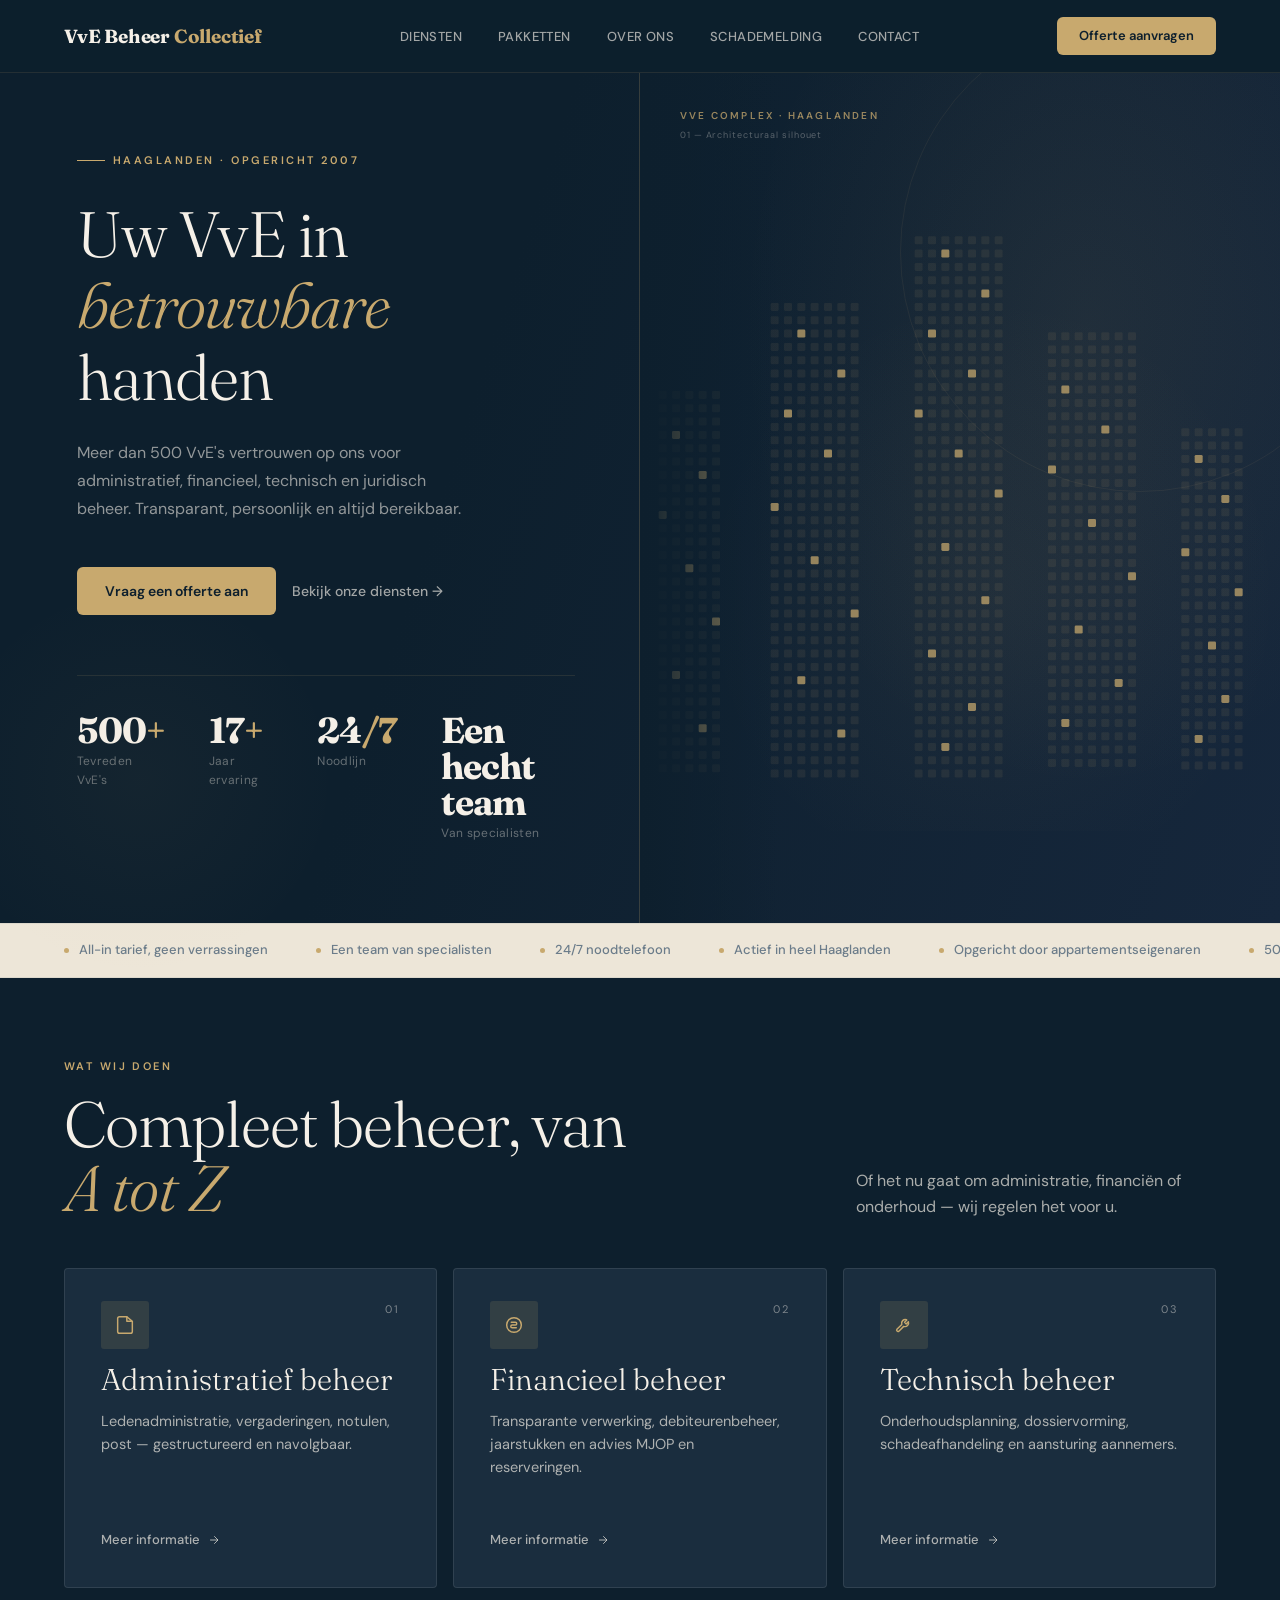
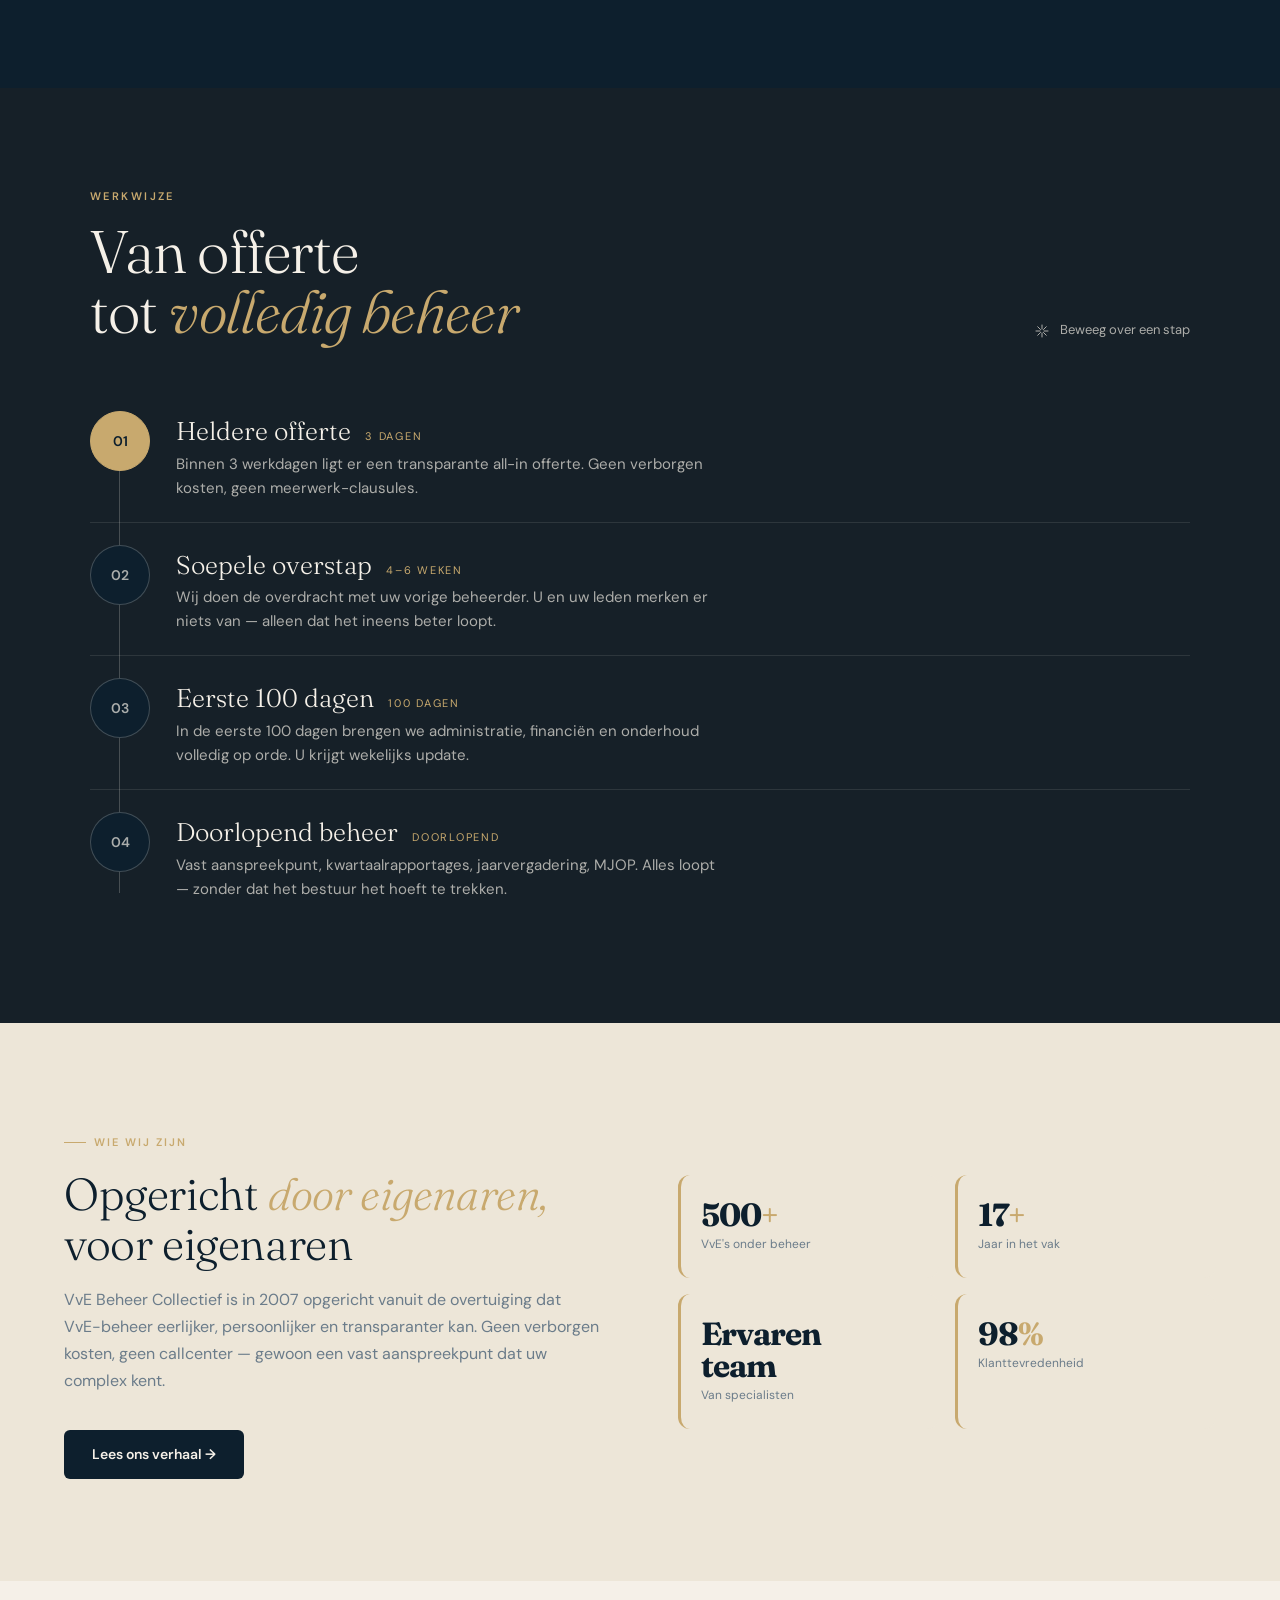
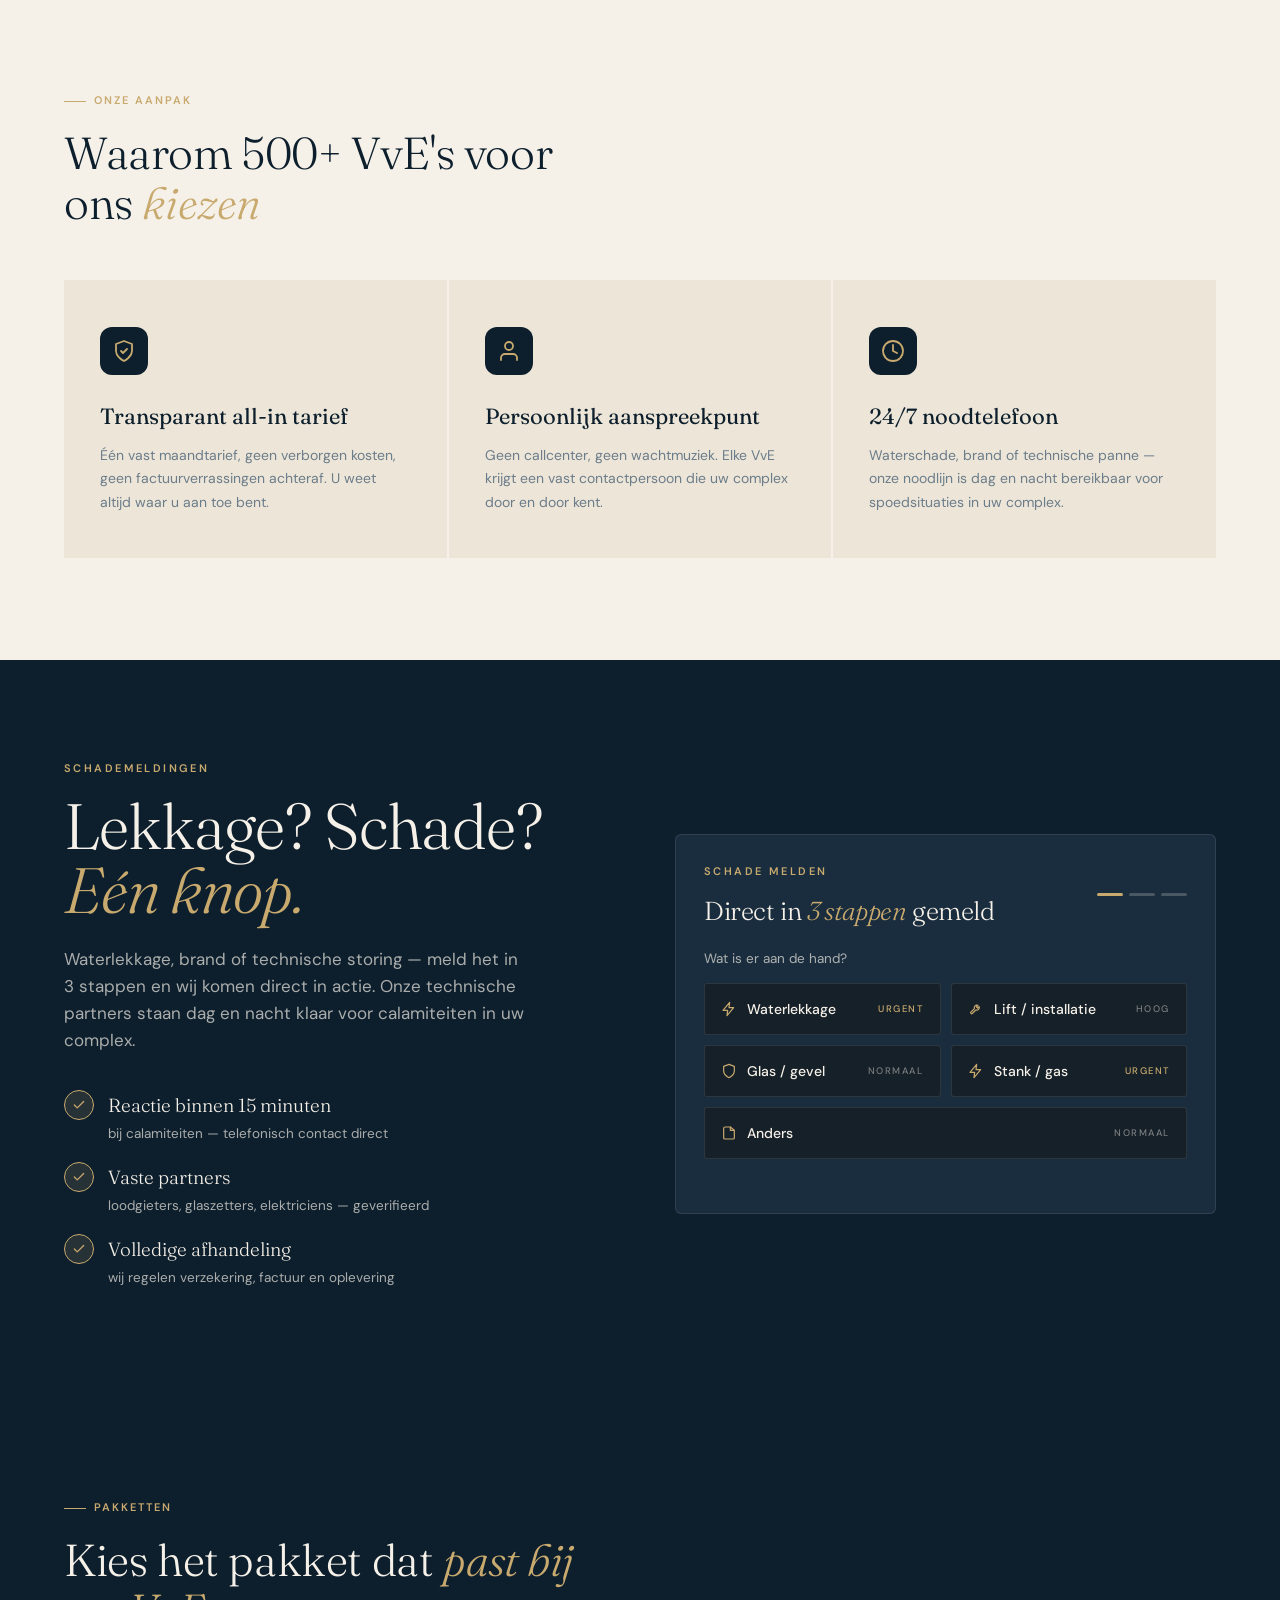
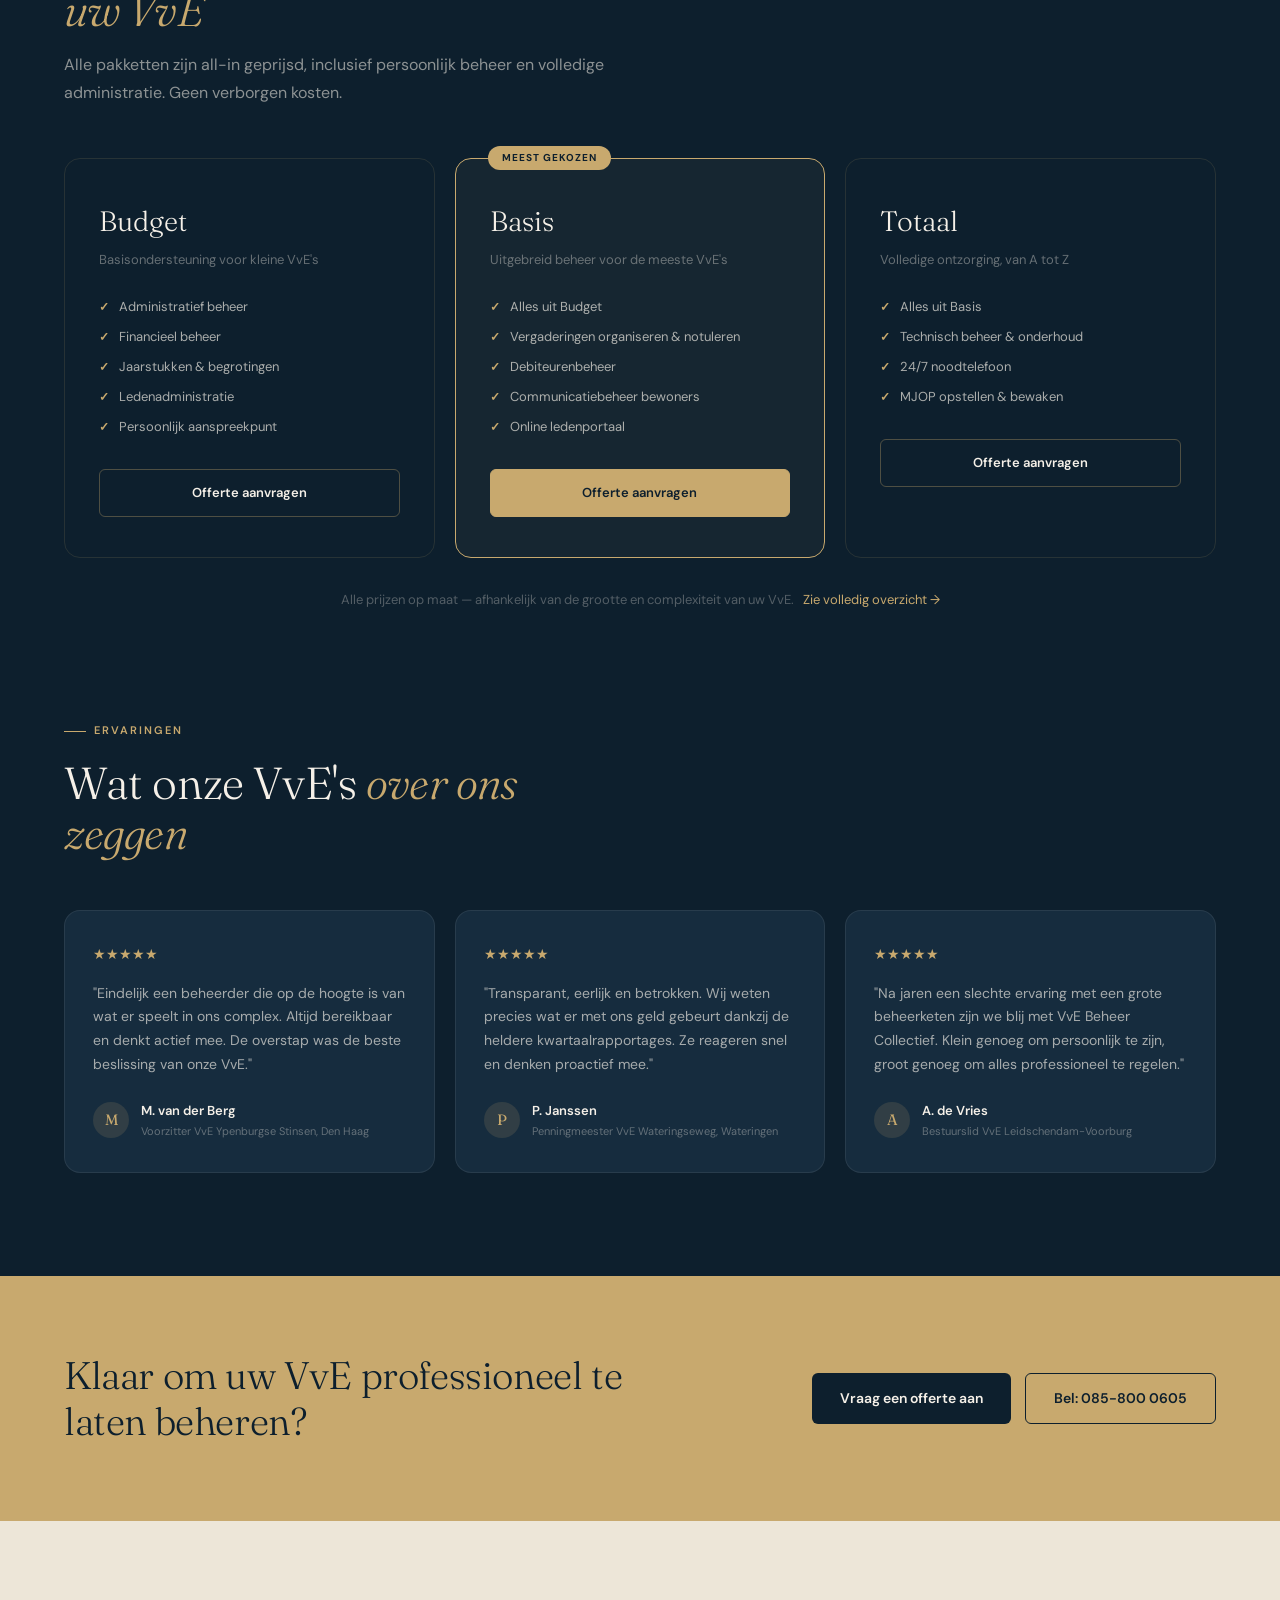
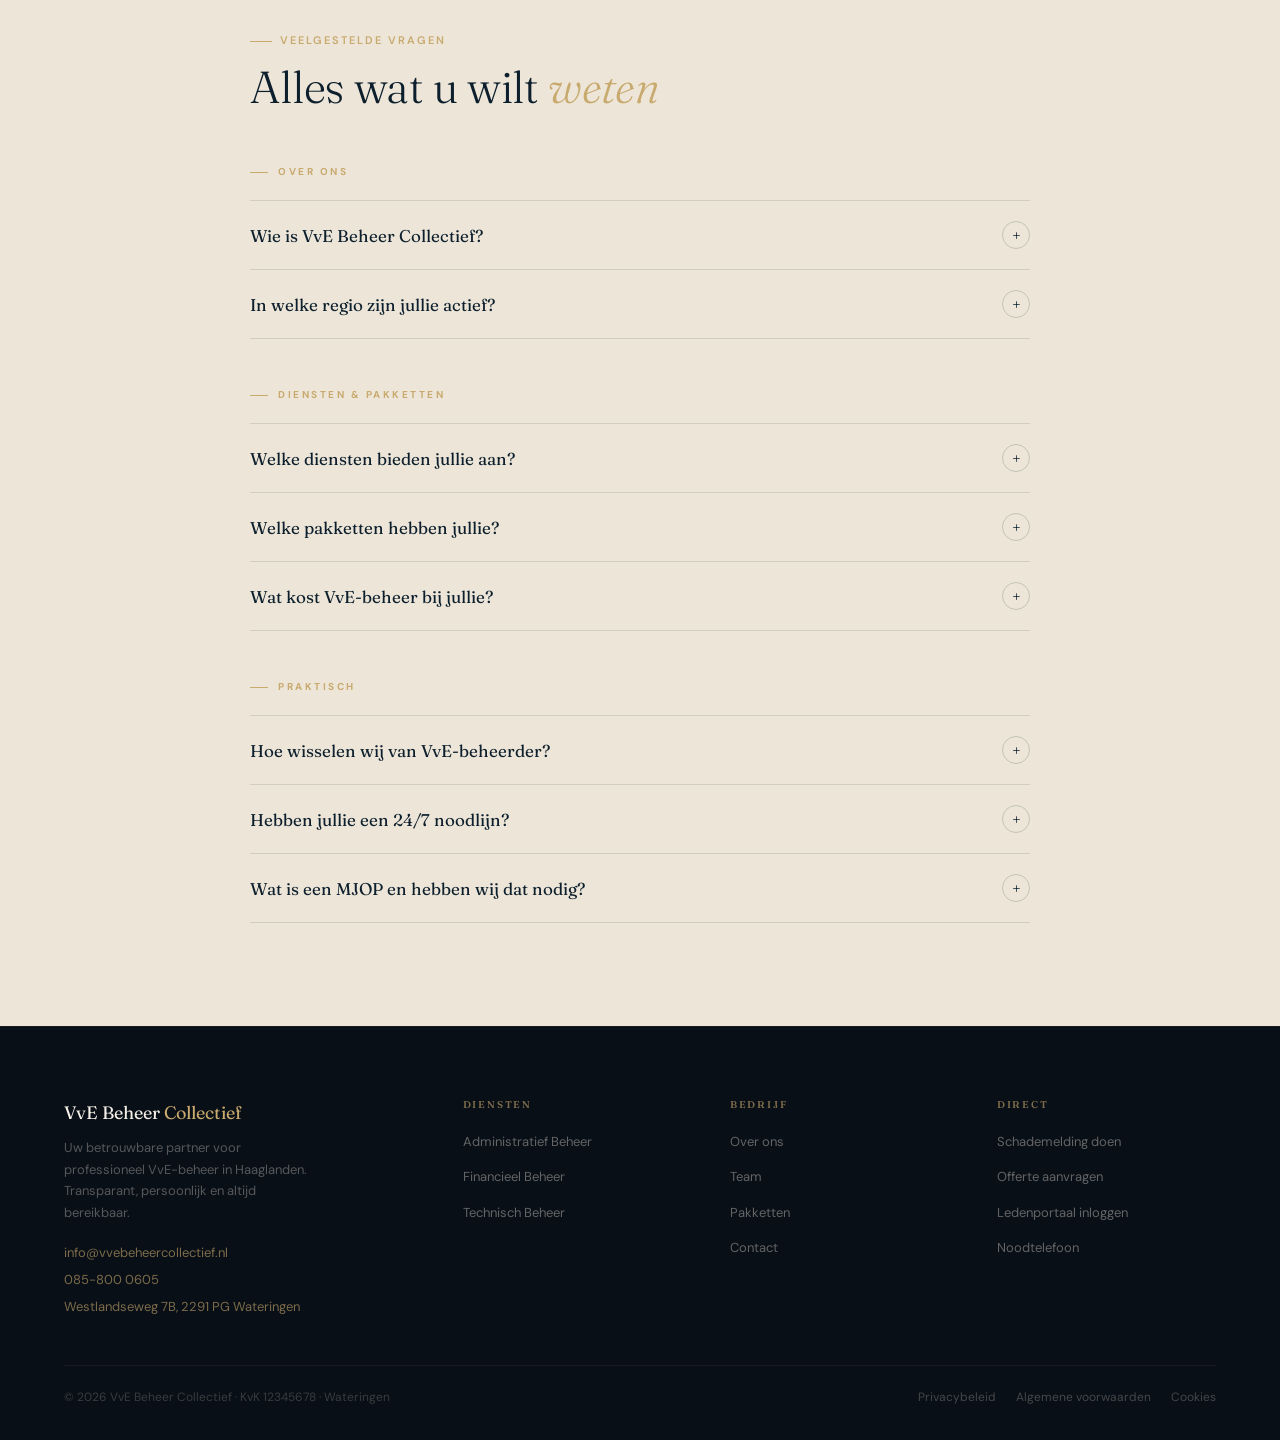
==== commit 0a709180: "feat: hero building SVG, hover-reveal diensten, process timeline, schade flow - Hero right: replaced" ====
--- a/index.html
+++ b/index.html
@@ -34,7 +34,7 @@
     /* ── HERO ──────────────────────────────────────────────────── */
     .hero {
       min-height: 100vh;
-      background: var(--navy);
+      background: linear-gradient(108deg, var(--navy) 38%, #16273c 100%);
       display: grid;
       grid-template-columns: 1fr 1fr;
       padding-top: 72px;
@@ -121,7 +121,7 @@
     /* Hero rechts */
     .hero__right {
       position: relative;
-      background: var(--navy-mid);
+      background: transparent;
       display: flex;
       align-items: center;
       justify-content: center;
@@ -131,7 +131,16 @@
       content: '';
       position: absolute;
       inset: 0;
-      background: radial-gradient(ellipse at 70% 30%, rgba(200,169,110,0.07) 0%, transparent 60%);
+      background: radial-gradient(ellipse at 70% 30%, rgba(200,169,110,0.08) 0%, transparent 55%);
+    }
+    .hero__right::after {
+      content: '';
+      position: absolute;
+      left: 0; top: 0; bottom: 0;
+      width: 140px;
+      background: linear-gradient(to right, var(--navy) 0%, transparent 100%);
+      pointer-events: none;
+      z-index: 0;
     }
     .geo-circle {
       position: absolute;
@@ -139,38 +148,193 @@
       border: 1px solid rgba(200,169,110,0.08);
       pointer-events: none;
     }
-    .card-stack { position: relative; width: 320px; z-index: 1; }
-    .hcard {
-      background: rgba(245,240,232,0.04);
-      border: 1px solid rgba(200,169,110,0.13);
-      border-radius: var(--radius-lg);
-      padding: 22px 26px;
-      backdrop-filter: blur(8px);
-      transition: transform var(--transition);
-    }
-    .hcard:hover { transform: translateX(4px); }
-    .hcard + .hcard { margin-top: 10px; }
-    .hcard__icon {
-      width: 34px; height: 34px;
-      border-radius: 8px;
-      background: var(--gold-dim);
+    /* Hero right — content stack */
+    .hero__right-inner {
+      display: flex;
+      flex-direction: column;
+      gap: 12px;
+      width: 340px;
+      z-index: 1;
+      position: relative;
+    }
+
+    /* Testimonial */
+    .h-testimonial {
+      background: rgba(245,240,232,0.05);
+      border: 1px solid rgba(200,169,110,0.18);
+      border-radius: 16px;
+      padding: 26px 28px;
+      backdrop-filter: blur(12px);
+    }
+    .h-testimonial__stars {
+      display: flex;
+      gap: 2px;
+      margin-bottom: 14px;
+      color: var(--gold);
+      font-size: 14px;
+      letter-spacing: 1px;
+    }
+    .h-testimonial__quote {
+      font-size: 14px;
+      line-height: 1.72;
+      color: rgba(245,240,232,0.75);
+      font-style: italic;
+      margin-bottom: 20px;
+    }
+    .h-testimonial__author {
+      display: flex;
+      align-items: center;
+      gap: 12px;
+    }
+    .h-testimonial__avatar {
+      width: 36px; height: 36px;
+      border-radius: 50%;
+      background: rgba(200,169,110,0.18);
+      border: 1px solid rgba(200,169,110,0.28);
       display: flex;
       align-items: center;
       justify-content: center;
-      margin-bottom: 12px;
-    }
-    .hcard__icon svg { width: 18px; height: 18px; color: var(--gold); }
-    .hcard__title { font-size: 13px; font-weight: 600; color: var(--cream); margin-bottom: 3px; }
-    .hcard__sub { font-size: 11px; color: rgba(245,240,232,0.38); }
-    .hcard__badge {
-      display: inline-block;
+      font-family: 'Fraunces', serif;
+      font-size: 14px;
+      font-weight: 600;
+      color: var(--gold);
+      flex-shrink: 0;
+    }
+    .h-testimonial__name {
+      font-size: 12px;
+      font-weight: 600;
+      color: var(--cream);
+    }
+    .h-testimonial__role {
+      font-size: 11px;
+      color: rgba(245,240,232,0.38);
+      margin-top: 2px;
+    }
+
+    /* 3-step process strip */
+    .h-steps {
+      background: rgba(245,240,232,0.03);
+      border: 1px solid rgba(200,169,110,0.12);
+      border-radius: 12px;
+      padding: 14px 20px 16px;
+      display: flex;
+      flex-direction: column;
+      gap: 10px;
+    }
+    .h-steps__header {
       font-size: 10px;
-      font-weight: 600;
-      padding: 3px 10px;
+      font-weight: 700;
+      letter-spacing: 1.4px;
+      text-transform: uppercase;
+      color: rgba(200,169,110,0.6);
+    }
+    .h-steps__row {
+      display: flex;
+      align-items: stretch;
+    }
+    .h-step {
+      flex: 1;
+      display: flex;
+      flex-direction: column;
+      align-items: center;
+      text-align: center;
+      position: relative;
+      padding: 0 6px;
+    }
+    .h-step:not(:last-child)::after {
+      content: '';
+      position: absolute;
+      right: 0; top: 50%;
+      transform: translateY(-50%);
+      height: 60%; width: 1px;
+      background: rgba(200,169,110,0.12);
+    }
+    .h-step__num {
+      width: 22px; height: 22px;
+      border-radius: 50%;
+      background: rgba(200,169,110,0.14);
+      border: 1px solid rgba(200,169,110,0.28);
+      display: flex;
+      align-items: center;
+      justify-content: center;
+      font-size: 10px;
+      font-weight: 700;
+      color: var(--gold);
+      margin-bottom: 6px;
+    }
+    .h-step__label {
+      font-size: 10px;
+      line-height: 1.45;
+      color: rgba(245,240,232,0.55);
+    }
+
+    /* AI assistent badge */
+    .h-scan__ai-badge {
+      display: inline-flex;
+      align-items: center;
+      gap: 5px;
+      font-size: 9px;
+      font-weight: 700;
+      letter-spacing: 1px;
+      text-transform: uppercase;
+      color: var(--gold);
+      background: rgba(200,169,110,0.12);
+      border: 1px solid rgba(200,169,110,0.2);
       border-radius: 20px;
-      margin-top: 10px;
-      background: rgba(200,169,110,0.13);
+      padding: 2px 8px;
+      margin-bottom: 6px;
+    }
+    .h-scan__ai-badge::before {
+      content: '';
+      width: 6px; height: 6px;
+      border-radius: 50%;
+      background: var(--gold);
+      opacity: 0.8;
+    }
+
+    /* VvE Scan teaser */
+    .h-scan {
+      background: linear-gradient(135deg, rgba(200,169,110,0.11) 0%, rgba(200,169,110,0.04) 100%);
+      border: 1px solid rgba(200,169,110,0.22);
+      border-radius: 12px;
+      padding: 18px 22px;
+      display: flex;
+      justify-content: space-between;
+      align-items: center;
+      gap: 14px;
+      cursor: pointer;
+      text-decoration: none;
+      transition: border-color 0.22s, background 0.22s;
+    }
+    .h-scan:hover {
+      border-color: rgba(200,169,110,0.42);
+      background: linear-gradient(135deg, rgba(200,169,110,0.17) 0%, rgba(200,169,110,0.07) 100%);
+    }
+    .h-scan:hover .h-scan__arrow { transform: translateX(3px); }
+    .h-scan__label {
+      font-size: 10px;
+      font-weight: 700;
+      letter-spacing: 1.5px;
+      text-transform: uppercase;
       color: var(--gold);
+      margin-bottom: 3px;
+    }
+    .h-scan__desc {
+      font-size: 12px;
+      line-height: 1.45;
+      color: rgba(245,240,232,0.52);
+    }
+    .h-scan__arrow {
+      width: 34px; height: 34px;
+      border-radius: 50%;
+      background: rgba(200,169,110,0.16);
+      border: 1px solid rgba(200,169,110,0.3);
+      display: flex;
+      align-items: center;
+      justify-content: center;
+      color: var(--gold);
+      flex-shrink: 0;
+      transition: transform 0.22s;
     }
 
     /* ── OVER ONS PREVIEW ──────────────────────────────────────── */
@@ -216,6 +380,605 @@
     @media (max-width: 768px) {
       .over-ons-preview { grid-template-columns: 1fr; }
     }
+
+  /* ── NEW SECTION TOKENS ────────────────────────────────────── */
+  :root {
+    --serif: 'Fraunces', serif;
+    --sans:  'DM Sans', sans-serif;
+    --mono:  'DM Sans', sans-serif;
+    --bg-elev:     #162028;
+    --bg-card:     #1a2d3e;
+    --bg-card-hi:  #213649;
+    --fg:          var(--cream);
+    --fg-strong:   var(--cream);
+    --fg-muted:    rgba(245,240,232,0.68);
+    --fg-dim:      rgba(245,240,232,0.45);
+    --line:        rgba(245,240,232,0.10);
+    --line-strong: rgba(245,240,232,0.22);
+    --gold-soft:   rgba(200,169,110,0.14);
+    --gold-soft-2: rgba(200,169,110,0.06);
+    --on-gold:     #0d1f2d;
+  }
+
+  /* Eyebrow label shared by new sections */
+  .vbc-eyebrow {
+    font-family: var(--sans);
+    font-size: 11px;
+    font-weight: 600;
+    letter-spacing: 0.22em;
+    text-transform: uppercase;
+    color: var(--gold);
+    display: block;
+    margin-bottom: 16px;
+  }
+
+  /* ── HERO VERTICAL DIVIDER ─────────────────────────────────── */
+  .hero__left {
+    border-right: 1px solid rgba(200,169,110,0.22);
+  }
+
+  /* ── HERO BUILDING ILLUSTRATION ────────────────────────────── */
+  .hero__right {
+    position: relative;
+    overflow: hidden;
+    display: flex;
+    align-items: center;
+    justify-content: center;
+  }
+  .hero__building-wrap {
+    position: relative;
+    width: 100%;
+    height: 100%;
+    display: flex;
+    align-items: center;
+    justify-content: center;
+  }
+  .hero__building-label {
+    position: absolute;
+    top: 36px;
+    left: 40px;
+    z-index: 2;
+  }
+  .hero__building-label-top {
+    font-family: var(--sans);
+    font-size: 10px;
+    font-weight: 600;
+    letter-spacing: 0.22em;
+    text-transform: uppercase;
+    color: var(--gold);
+    opacity: 0.75;
+  }
+  .hero__building-label-sub {
+    font-family: var(--sans);
+    font-size: 9px;
+    letter-spacing: 0.1em;
+    color: rgba(245,240,232,0.32);
+    margin-top: 4px;
+  }
+
+  /* ── DIENSTEN SECTION (new) ────────────────────────────────── */
+  .vbc-diensten {
+    background: var(--navy);
+    padding: 80px clamp(24px, 5vw, 64px) 100px;
+  }
+  .vbc-diensten__inner {
+    max-width: 1280px;
+    margin: 0 auto;
+  }
+  .vbc-diensten__header {
+    display: flex;
+    justify-content: space-between;
+    align-items: flex-end;
+    margin-bottom: 48px;
+    gap: 32px;
+    flex-wrap: wrap;
+  }
+  .vbc-diensten__header h2 {
+    font-family: var(--serif);
+    font-size: clamp(40px, 5vw, 64px);
+    font-weight: 300;
+    line-height: 1;
+    letter-spacing: -0.015em;
+    color: var(--fg-strong);
+    margin-top: 16px;
+    max-width: 600px;
+  }
+  .vbc-diensten__header h2 em {
+    font-style: italic;
+    color: var(--gold);
+  }
+  .vbc-diensten__intro {
+    font-size: 16px;
+    color: var(--fg-muted);
+    max-width: 360px;
+    line-height: 1.6;
+  }
+  .vbc-diensten__grid {
+    display: grid;
+    grid-template-columns: repeat(3, 1fr);
+    gap: 16px;
+  }
+  @media (max-width: 900px) {
+    .vbc-diensten__grid { grid-template-columns: 1fr; }
+    .vbc-diensten__header { flex-direction: column; align-items: flex-start; }
+  }
+
+  /* Dienst card */
+  .vbc-card {
+    background: var(--bg-card);
+    border: 1px solid var(--line);
+    border-radius: 4px;
+    padding: 32px 36px 36px;
+    display: grid;
+    grid-template-rows: auto auto 1fr auto;
+    gap: 14px;
+    min-height: 320px;
+    transition: transform 240ms ease, background 240ms ease, border-color 240ms ease;
+    cursor: default;
+  }
+  .vbc-card:hover {
+    transform: translateY(-4px);
+    background: var(--bg-card-hi);
+    border-color: var(--line-strong);
+  }
+  .vbc-card__top {
+    display: flex;
+    justify-content: space-between;
+    align-items: flex-start;
+  }
+  .vbc-card__icon {
+    width: 48px; height: 48px;
+    border-radius: 3px;
+    background: var(--gold-soft);
+    color: var(--gold);
+    display: flex; align-items: center; justify-content: center;
+    transition: background 220ms ease, color 220ms ease;
+    flex-shrink: 0;
+  }
+  .vbc-card:hover .vbc-card__icon {
+    background: var(--gold);
+    color: var(--on-gold);
+  }
+  .vbc-card__num {
+    font-family: var(--mono);
+    font-size: 11px;
+    letter-spacing: 0.18em;
+    color: var(--fg-dim);
+  }
+  .vbc-card__title {
+    font-family: var(--serif);
+    font-size: clamp(22px, 2.5vw, 30px);
+    font-weight: 300;
+    color: var(--fg-strong);
+    line-height: 1.1;
+  }
+  .vbc-card__pitch {
+    font-size: 14.5px;
+    color: var(--fg-muted);
+    line-height: 1.6;
+  }
+  .vbc-card__reveal {
+    max-height: 0;
+    overflow: hidden;
+    transition: max-height 320ms cubic-bezier(0.22, 0.61, 0.36, 1);
+  }
+  .vbc-card:hover .vbc-card__reveal {
+    max-height: 200px;
+  }
+  .vbc-card__points {
+    border-top: 1px solid var(--line);
+    margin-top: 12px;
+    padding-top: 14px;
+    display: flex;
+    flex-direction: column;
+    gap: 6px;
+  }
+  .vbc-card__point {
+    font-size: 13px;
+    color: var(--fg);
+    display: flex;
+    align-items: center;
+    gap: 8px;
+  }
+  .vbc-card__point::before {
+    content: '';
+    display: block;
+    width: 4px; height: 4px;
+    border-radius: 2px;
+    background: var(--gold);
+    flex-shrink: 0;
+  }
+  .vbc-card__link {
+    display: flex;
+    align-items: center;
+    gap: 8px;
+    font-size: 13px;
+    font-weight: 500;
+    color: var(--fg-muted);
+    transition: color 200ms ease;
+    text-decoration: none;
+  }
+  .vbc-card:hover .vbc-card__link {
+    color: var(--gold);
+  }
+
+  /* ── PROCESS SECTION ───────────────────────────────────────── */
+  .vbc-process {
+    background: var(--bg-elev);
+    padding: 100px clamp(24px, 5vw, 64px);
+  }
+  .vbc-process__inner {
+    max-width: 1100px;
+    margin: 0 auto;
+  }
+  .vbc-process__header {
+    display: flex;
+    justify-content: space-between;
+    align-items: flex-end;
+    margin-bottom: 48px;
+    gap: 32px;
+    flex-wrap: wrap;
+  }
+  .vbc-process__header h2 {
+    font-family: var(--serif);
+    font-size: clamp(36px, 5vw, 60px);
+    font-weight: 300;
+    line-height: 1;
+    letter-spacing: -0.015em;
+    color: var(--fg-strong);
+    margin-top: 16px;
+  }
+  .vbc-process__header h2 em {
+    font-style: italic;
+    color: var(--gold);
+  }
+  .vbc-process__hint {
+    display: flex;
+    align-items: center;
+    gap: 10px;
+    font-size: 13px;
+    color: var(--fg-muted);
+    flex-shrink: 0;
+  }
+  .vbc-process__hint svg { flex-shrink: 0; }
+
+  .vbc-timeline {
+    position: relative;
+    display: flex;
+    flex-direction: column;
+  }
+  .vbc-timeline__line {
+    position: absolute;
+    left: 29px; top: 30px; bottom: 30px;
+    width: 1px;
+    background: var(--line-strong);
+    pointer-events: none;
+  }
+  .vbc-step {
+    display: flex;
+    gap: 26px;
+    padding: 22px 0;
+    position: relative;
+    cursor: pointer;
+    border-bottom: 1px solid var(--line);
+  }
+  .vbc-step:last-child { border-bottom: none; }
+  .vbc-step__circle {
+    width: 60px; height: 60px;
+    border-radius: 50%;
+    background: var(--navy);
+    border: 1px solid var(--line-strong);
+    color: var(--fg-muted);
+    display: flex; align-items: center; justify-content: center;
+    font-family: var(--mono);
+    font-weight: 600; font-size: 14px;
+    transition: background 220ms ease, border-color 220ms ease, color 220ms ease;
+    flex-shrink: 0;
+    position: relative; z-index: 2;
+  }
+  .vbc-step.is-active .vbc-step__circle {
+    background: var(--gold);
+    border-color: var(--gold);
+    color: var(--on-gold);
+  }
+  .vbc-step__body {
+    flex: 1;
+    padding-top: 6px;
+  }
+  .vbc-step__title-row {
+    display: flex;
+    align-items: baseline;
+    gap: 14px;
+    flex-wrap: wrap;
+  }
+  .vbc-step__title {
+    font-family: var(--serif);
+    font-size: clamp(20px, 2vw, 26px);
+    font-weight: 300;
+    color: var(--fg-strong);
+    line-height: 1.1;
+  }
+  .vbc-step__dur {
+    font-family: var(--mono);
+    font-size: 11px;
+    color: var(--gold);
+    letter-spacing: 0.16em;
+    text-transform: uppercase;
+  }
+  .vbc-step__desc {
+    font-size: 15px;
+    color: var(--fg-muted);
+    margin-top: 6px;
+    max-width: 540px;
+    line-height: 1.6;
+  }
+
+  /* ── SCHADE PROMO SECTION ──────────────────────────────────── */
+  .vbc-schade {
+    background: var(--navy);
+    padding: 100px clamp(24px, 5vw, 64px);
+  }
+  .vbc-schade__inner {
+    max-width: 1280px;
+    margin: 0 auto;
+    display: grid;
+    grid-template-columns: 1fr 1fr;
+    gap: 70px;
+    align-items: center;
+  }
+  @media (max-width: 900px) {
+    .vbc-schade__inner { grid-template-columns: 1fr; gap: 48px; }
+  }
+  .vbc-schade__left h2 {
+    font-family: var(--serif);
+    font-size: clamp(36px, 5vw, 64px);
+    font-weight: 300;
+    line-height: 1;
+    letter-spacing: -0.015em;
+    color: var(--fg-strong);
+    margin-top: 16px;
+  }
+  .vbc-schade__left h2 em {
+    font-style: italic;
+    color: var(--gold);
+  }
+  .vbc-schade__desc {
+    font-size: 17px;
+    color: var(--fg-muted);
+    margin-top: 24px;
+    line-height: 1.6;
+    max-width: 460px;
+  }
+  .vbc-schade__usps {
+    margin-top: 36px;
+    display: flex;
+    flex-direction: column;
+    gap: 18px;
+  }
+  .vbc-schade__usp {
+    display: flex;
+    gap: 14px;
+    align-items: flex-start;
+  }
+  .vbc-schade__check {
+    width: 30px; height: 30px;
+    border-radius: 50%;
+    background: var(--gold-soft);
+    color: var(--gold);
+    border: 1px solid var(--gold);
+    display: flex; align-items: center; justify-content: center;
+    flex-shrink: 0;
+  }
+  .vbc-schade__usp-title {
+    font-family: var(--serif);
+    font-size: 19px;
+    font-weight: 300;
+    color: var(--fg-strong);
+  }
+  .vbc-schade__usp-sub {
+    font-size: 13.5px;
+    color: var(--fg-muted);
+    margin-top: 2px;
+  }
+
+  /* Schade flow card */
+  .vbc-flow {
+    background: var(--bg-card);
+    border: 1px solid var(--line);
+    border-radius: 6px;
+    padding: 28px;
+    min-height: 380px;
+  }
+  .vbc-flow__head {
+    display: flex;
+    justify-content: space-between;
+    align-items: center;
+    margin-bottom: 22px;
+  }
+  .vbc-flow__head h3 {
+    font-family: var(--serif);
+    font-size: 26px;
+    font-weight: 300;
+    color: var(--fg-strong);
+    margin-top: 6px;
+  }
+  .vbc-flow__head h3 em { font-style: italic; color: var(--gold); }
+  .vbc-flow__progress {
+    display: flex;
+    gap: 6px;
+    flex-shrink: 0;
+  }
+  .vbc-flow__bar {
+    width: 26px; height: 3px;
+    border-radius: 2px;
+    background: var(--line-strong);
+    transition: background 240ms ease;
+  }
+  .vbc-flow__bar.done { background: var(--gold); }
+
+  /* Step 0 — Type selection */
+  .vbc-flow__label {
+    font-size: 13.5px;
+    color: var(--fg-muted);
+    margin-bottom: 14px;
+  }
+  .vbc-flow__types {
+    display: grid;
+    grid-template-columns: 1fr 1fr;
+    gap: 10px;
+  }
+  .vbc-flow__type-btn {
+    padding: 16px;
+    background: var(--bg-elev);
+    border: 1px solid var(--line);
+    border-radius: 3px;
+    cursor: pointer;
+    color: var(--fg);
+    font-family: var(--sans);
+    font-size: 14px;
+    font-weight: 500;
+    display: flex;
+    align-items: center;
+    justify-content: space-between;
+    transition: border-color 160ms ease, background 160ms ease;
+    text-align: left;
+  }
+  .vbc-flow__type-btn:hover {
+    border-color: var(--gold);
+    background: var(--gold-soft);
+  }
+  .vbc-flow__type-icon { color: var(--gold); display: flex; }
+  .vbc-flow__type-left { display: flex; align-items: center; gap: 10px; }
+  .vbc-flow__type-urg {
+    font-family: var(--mono);
+    font-size: 9.5px;
+    letter-spacing: 0.16em;
+    text-transform: uppercase;
+    color: var(--fg-dim);
+  }
+  .vbc-flow__type-urg.urgent { color: var(--gold); }
+
+  /* Step 1 — Details form */
+  .vbc-flow__type-badge {
+    display: inline-flex;
+    align-items: center;
+    gap: 8px;
+    font-size: 13.5px;
+    color: var(--fg-muted);
+    margin-bottom: 14px;
+  }
+  .vbc-flow__badge-pill {
+    padding: 3px 9px;
+    border-radius: 2px;
+    background: var(--gold-soft);
+    color: var(--gold);
+    font-family: var(--mono);
+    font-size: 10.5px;
+    letter-spacing: 0.16em;
+    text-transform: uppercase;
+  }
+  .vbc-field {
+    width: 100%;
+    background: var(--bg-elev);
+    border: 1px solid var(--line);
+    border-radius: 3px;
+    padding: 10px 14px;
+    color: var(--fg);
+    font-family: var(--sans);
+    font-size: 13.5px;
+    outline: none;
+    transition: border-color 160ms ease;
+  }
+  .vbc-field:focus { border-color: var(--gold); }
+  .vbc-field::placeholder { color: var(--fg-dim); }
+  .vbc-flow__form { display: flex; flex-direction: column; gap: 12px; }
+  .vbc-flow__photo {
+    border: 1px dashed var(--line-strong);
+    border-radius: 3px;
+    padding: 18px;
+    display: flex; align-items: center; gap: 12px;
+    color: var(--fg-muted); font-size: 13.5px;
+    background: var(--bg-elev);
+    cursor: pointer;
+  }
+  .vbc-flow__buttons {
+    display: flex; gap: 10px; margin-top: 18px;
+  }
+  .vbc-btn-ghost {
+    padding: 10px 18px;
+    background: transparent;
+    border: 1px solid var(--line-strong);
+    border-radius: 2px;
+    color: var(--fg-muted);
+    font-family: var(--sans); font-size: 14px;
+    cursor: pointer;
+    transition: border-color 160ms ease, color 160ms ease;
+  }
+  .vbc-btn-ghost:hover { border-color: var(--fg-muted); color: var(--fg); }
+  .vbc-btn-primary {
+    flex: 1;
+    padding: 10px 18px;
+    background: var(--gold);
+    border: none;
+    border-radius: 2px;
+    color: var(--on-gold);
+    font-family: var(--sans); font-size: 14px; font-weight: 600;
+    cursor: pointer;
+    display: flex; align-items: center; justify-content: center; gap: 8px;
+    transition: background 160ms ease;
+  }
+  .vbc-btn-primary:hover { background: var(--gold-light); }
+
+  /* Step 2 — Confirmation */
+  .vbc-flow__confirm {
+    text-align: center;
+    padding: 20px 0;
+  }
+  .vbc-flow__check-circle {
+    width: 64px; height: 64px;
+    border-radius: 50%;
+    background: var(--gold-soft);
+    color: var(--gold);
+    border: 1px solid var(--gold);
+    display: inline-flex; align-items: center; justify-content: center;
+    margin-bottom: 16px;
+  }
+  .vbc-flow__confirm h4 {
+    font-family: var(--serif);
+    font-size: 26px; font-weight: 300;
+    color: var(--fg-strong);
+  }
+  .vbc-flow__confirm-sub {
+    font-size: 14px; color: var(--fg-muted);
+    margin-top: 8px; max-width: 320px;
+    margin-left: auto; margin-right: auto;
+  }
+  .vbc-flow__ticket {
+    margin: 20px auto 0;
+    padding: 10px 14px;
+    background: var(--bg-elev);
+    border: 1px solid var(--line);
+    border-radius: 3px;
+    font-family: var(--mono); font-size: 11px; color: var(--fg-muted);
+    display: inline-flex; gap: 10px;
+  }
+  .vbc-flow__ticket-label { color: var(--fg-dim); }
+  .vbc-flow__ticket-num { color: var(--fg-strong); }
+  .vbc-flow__reset {
+    margin-top: 18px;
+    background: transparent; color: var(--fg);
+    padding: 6px 0;
+    border: none; border-bottom: 1px solid var(--line-strong);
+    font-family: var(--sans); font-weight: 500; font-size: 14.5px;
+    cursor: pointer;
+    transition: border-color 160ms ease;
+  }
+  .vbc-flow__reset:hover { border-color: var(--fg-muted); }
+
+  @keyframes vbc-tick {
+    from { stroke-dashoffset: 24; }
+    to   { stroke-dashoffset: 0; }
+  }
   </style>
 </head>
 <body>
@@ -290,50 +1053,17 @@
   </div>
 
   <div class="hero__right">
-    <!-- Geometrische accenten -->
-    <div class="geo-circle" style="width:520px;height:520px;top:-90px;right:-130px;"></div>
-    <div class="geo-circle" style="width:320px;height:320px;bottom:30px;left:-70px;"></div>
-    <div class="geo-circle" style="width:160px;height:160px;top:50%;right:80px;transform:translateY(-50%);"></div>
-
-    <div class="card-stack">
-      <div class="hcard">
-        <div class="hcard__icon">
-          <svg viewBox="0 0 24 24" fill="none" stroke="currentColor" stroke-width="1.8" stroke-linecap="round" stroke-linejoin="round">
-            <path d="M9 5H7a2 2 0 0 0-2 2v12a2 2 0 0 0 2 2h10a2 2 0 0 0 2-2V7a2 2 0 0 0-2-2h-2"/>
-            <rect x="9" y="3" width="6" height="4" rx="2"/>
-            <line x1="9" y1="12" x2="15" y2="12"/><line x1="9" y1="16" x2="13" y2="16"/>
-          </svg>
-        </div>
-        <div class="hcard__title">Administratief Beheer</div>
-        <div class="hcard__sub">Ledenadministratie · Vergaderingen · Jaarstukken</div>
-        <div class="hcard__badge">Volledig ontzorgd</div>
-      </div>
-
-      <div class="hcard">
-        <div class="hcard__icon">
-          <svg viewBox="0 0 24 24" fill="none" stroke="currentColor" stroke-width="1.8" stroke-linecap="round" stroke-linejoin="round">
-            <circle cx="12" cy="12" r="10"/>
-            <path d="M12 6v6l4 2"/>
-            <path d="M8 14s1.5 2 4 2 4-2 4-2" stroke-linecap="round"/>
-          </svg>
-        </div>
-        <div class="hcard__title">Financieel Beheer</div>
-        <div class="hcard__sub">Begroting · MJOP · Debiteurenbeheer</div>
-        <div class="hcard__badge">Transparant all-in tarief</div>
-      </div>
-
-      <div class="hcard">
-        <div class="hcard__icon">
-          <svg viewBox="0 0 24 24" fill="none" stroke="currentColor" stroke-width="1.8" stroke-linecap="round" stroke-linejoin="round">
-            <circle cx="12" cy="12" r="3"/>
-            <path d="M19.07 4.93a10 10 0 0 1 0 14.14M16.24 7.76a6 6 0 0 1 0 8.49"/>
-          </svg>
-        </div>
-        <div class="hcard__title">Schademelding</div>
-        <div class="hcard__sub">Direct melden · 24/7 noodtelefoon</div>
-        <div class="hcard__badge">Direct doorverbonden</div>
-      </div>
-    </div>
+    <!-- Geometrische achtergrondcirkel -->
+    <div class="geo-circle" style="width:480px;height:480px;top:-60px;right:-100px;"></div>
+
+    <!-- Label boven de illustratie -->
+    <div class="hero__building-label">
+      <div class="hero__building-label-top">VvE Complex &middot; Haaglanden</div>
+      <div class="hero__building-label-sub">01 &mdash; Architecturaal silhouet</div>
+    </div>
+
+    <!-- Building SVG wordt gegenereerd door buildingSVG() in de script sectie -->
+    <div class="hero__building-wrap" id="hero-building"></div>
   </div>
 </section>
 
@@ -361,68 +1091,173 @@
   </div>
 </div>
 
-<!-- ── DIENSTEN ────────────────────────────────────────────────── -->
-<section class="section" id="diensten">
-  <div class="container">
-    <div class="eyebrow">Wat wij doen</div>
-    <div class="section-head">
-      <h2>Compleet beheer, van <em>A tot Z</em></h2>
-      <p>Of het nu gaat om de administratie, financiën, onderhoud of juridische kwesties — wij regelen het voor u.</p>
-    </div>
-
-    <div class="diensten-grid">
-
-      <div class="dienst-card fade-in">
-        <div class="dienst-num">01</div>
-        <div class="dienst-icon">
-          <svg viewBox="0 0 24 24" fill="none" stroke="currentColor" stroke-width="1.8" stroke-linecap="round" stroke-linejoin="round">
-            <path d="M9 5H7a2 2 0 0 0-2 2v12a2 2 0 0 0 2 2h10a2 2 0 0 0 2-2V7a2 2 0 0 0-2-2h-2"/>
-            <rect x="9" y="3" width="6" height="4" rx="2"/>
-            <line x1="9" y1="12" x2="15" y2="12"/><line x1="9" y1="16" x2="13" y2="16"/>
+<!-- ── DIENSTEN (nieuw) ─────────────────────────────────────── -->
+<section class="vbc-diensten" id="diensten">
+  <div class="vbc-diensten__inner">
+    <div class="vbc-diensten__header">
+      <div>
+        <span class="vbc-eyebrow">Wat wij doen</span>
+        <h2>Compleet beheer, van <em>A tot Z</em></h2>
+      </div>
+      <p class="vbc-diensten__intro">
+        Of het nu gaat om administratie, financiën of onderhoud — wij regelen het voor u.
+      </p>
+    </div>
+
+    <div class="vbc-diensten__grid">
+
+      <!-- Kaart 1 — Administratief -->
+      <div class="vbc-card">
+        <div class="vbc-card__top">
+          <div class="vbc-card__icon">
+            <svg width="22" height="22" viewBox="0 0 24 24" fill="none" stroke="currentColor" stroke-width="1.6" stroke-linecap="round" stroke-linejoin="round">
+              <path d="M14 3v5h5"/><path d="M14 3H6a2 2 0 0 0-2 2v14a2 2 0 0 0 2 2h12a2 2 0 0 0 2-2V8z"/>
+            </svg>
+          </div>
+          <span class="vbc-card__num">01</span>
+        </div>
+        <div class="vbc-card__title">Administratief beheer</div>
+        <p class="vbc-card__pitch">Ledenadministratie, vergaderingen, notulen, post — gestructureerd en navolgbaar.</p>
+        <div class="vbc-card__reveal">
+          <ul class="vbc-card__points">
+            <li class="vbc-card__point">Vergaderingen + notulering</li>
+            <li class="vbc-card__point">Communicatie bewoners</li>
+            <li class="vbc-card__point">Officiële documenten</li>
+            <li class="vbc-card__point">Online ledenportaal</li>
+          </ul>
+        </div>
+        <a href="diensten/administratief.html" class="vbc-card__link">
+          Meer informatie
+          <svg width="12" height="12" viewBox="0 0 24 24" fill="none" stroke="currentColor" stroke-width="2" stroke-linecap="round" stroke-linejoin="round">
+            <path d="M5 12h14"/><path d="M13 5l7 7-7 7"/>
           </svg>
-        </div>
-        <div class="dienst-title">Administratief Beheer</div>
-        <div class="dienst-desc">Ledenadministratie, vergaderingen organiseren en notuleren, jaarstukken opstellen en heldere communicatie met alle bewoners.</div>
-        <a href="diensten/administratief.html" class="dienst-link">Meer informatie →</a>
-      </div>
-
-      <div class="dienst-card fade-in">
-        <div class="dienst-num">02</div>
-        <div class="dienst-icon">
-          <svg viewBox="0 0 24 24" fill="none" stroke="currentColor" stroke-width="1.8" stroke-linecap="round" stroke-linejoin="round">
-            <rect x="2" y="7" width="20" height="14" rx="2"/>
-            <path d="M16 7V5a2 2 0 0 0-2-2h-4a2 2 0 0 0-2 2v2"/><line x1="12" y1="12" x2="12" y2="16"/><line x1="10" y1="14" x2="14" y2="14"/>
+        </a>
+      </div>
+
+      <!-- Kaart 2 — Financieel -->
+      <div class="vbc-card">
+        <div class="vbc-card__top">
+          <div class="vbc-card__icon">
+            <svg width="22" height="22" viewBox="0 0 24 24" fill="none" stroke="currentColor" stroke-width="1.6" stroke-linecap="round" stroke-linejoin="round">
+              <circle cx="12" cy="12" r="8"/><path d="M9 9h4.5a1.5 1.5 0 0 1 0 3H10a1.5 1.5 0 0 0 0 3h4.5"/>
+            </svg>
+          </div>
+          <span class="vbc-card__num">02</span>
+        </div>
+        <div class="vbc-card__title">Financieel beheer</div>
+        <p class="vbc-card__pitch">Transparante verwerking, debiteurenbeheer, jaarstukken en advies MJOP en reserveringen.</p>
+        <div class="vbc-card__reveal">
+          <ul class="vbc-card__points">
+            <li class="vbc-card__point">Maandelijkse rapportage</li>
+            <li class="vbc-card__point">Jaarrekening + begroting</li>
+            <li class="vbc-card__point">MJOP financieel</li>
+            <li class="vbc-card__point">Debiteurenbeheer</li>
+          </ul>
+        </div>
+        <a href="diensten/financieel.html" class="vbc-card__link">
+          Meer informatie
+          <svg width="12" height="12" viewBox="0 0 24 24" fill="none" stroke="currentColor" stroke-width="2" stroke-linecap="round" stroke-linejoin="round">
+            <path d="M5 12h14"/><path d="M13 5l7 7-7 7"/>
           </svg>
-        </div>
-        <div class="dienst-title">Financieel Beheer</div>
-        <div class="dienst-desc">Transparante verslaglegging, debiteurenbeheer, toekomstgerichte begrotingen en een solide MJOP voor uw reservefonds.</div>
-        <a href="diensten/financieel.html" class="dienst-link">Meer informatie →</a>
-      </div>
-
-      <div class="dienst-card fade-in">
-        <div class="dienst-num">03</div>
-        <div class="dienst-icon">
-          <svg viewBox="0 0 24 24" fill="none" stroke="currentColor" stroke-width="1.8" stroke-linecap="round" stroke-linejoin="round">
-            <path d="M14.7 6.3a1 1 0 0 0 0 1.4l1.6 1.6a1 1 0 0 0 1.4 0l3.77-3.77a6 6 0 0 1-7.94 7.94l-6.91 6.91a2.12 2.12 0 0 1-3-3l6.91-6.91a6 6 0 0 1 7.94-7.94l-3.76 3.76z"/>
+        </a>
+      </div>
+
+      <!-- Kaart 3 — Technisch -->
+      <div class="vbc-card">
+        <div class="vbc-card__top">
+          <div class="vbc-card__icon">
+            <svg width="22" height="22" viewBox="0 0 24 24" fill="none" stroke="currentColor" stroke-width="1.6" stroke-linecap="round" stroke-linejoin="round">
+              <path d="M14.7 6.3a4 4 0 0 0-5.1 5.1l-5.3 5.3a1.5 1.5 0 0 0 2.1 2.1l5.3-5.3a4 4 0 0 0 5.1-5.1l-2.4 2.4-1.8-1.8 2.4-2.4z"/>
+            </svg>
+          </div>
+          <span class="vbc-card__num">03</span>
+        </div>
+        <div class="vbc-card__title">Technisch beheer</div>
+        <p class="vbc-card__pitch">Onderhoudsplanning, dossiervorming, schadeafhandeling en aansturing aannemers.</p>
+        <div class="vbc-card__reveal">
+          <ul class="vbc-card__points">
+            <li class="vbc-card__point">24/7 storingsdienst</li>
+            <li class="vbc-card__point">Offerte-trajecten</li>
+            <li class="vbc-card__point">MJOP (meerjarenonderhoudsplan)</li>
+            <li class="vbc-card__point">Aannemers aansturen</li>
+          </ul>
+        </div>
+        <a href="diensten/technisch.html" class="vbc-card__link">
+          Meer informatie
+          <svg width="12" height="12" viewBox="0 0 24 24" fill="none" stroke="currentColor" stroke-width="2" stroke-linecap="round" stroke-linejoin="round">
+            <path d="M5 12h14"/><path d="M13 5l7 7-7 7"/>
           </svg>
-        </div>
-        <div class="dienst-title">Technisch Beheer</div>
-        <div class="dienst-desc">Onderhoudsplanning, directe opvolging van schademeldingen en coördinatie van reparaties, calamiteiten en periodiek onderhoud.</div>
-        <a href="diensten/technisch.html" class="dienst-link">Meer informatie →</a>
-      </div>
-
-      <div class="dienst-card fade-in">
-        <div class="dienst-num">04</div>
-        <div class="dienst-icon">
-          <svg viewBox="0 0 24 24" fill="none" stroke="currentColor" stroke-width="1.8" stroke-linecap="round" stroke-linejoin="round">
-            <path d="M12 2L2 7l10 5 10-5-10-5z"/><path d="M2 17l10 5 10-5"/><path d="M2 12l10 5 10-5"/>
-          </svg>
-        </div>
-        <div class="dienst-title">Juridisch Beheer</div>
-        <div class="dienst-desc">Begeleiding bij geschillen, contractbeheer en deskundig advies over wet- en regelgeving specifiek voor uw VvE-situatie.</div>
-        <a href="diensten/juridisch.html" class="dienst-link">Meer informatie →</a>
-      </div>
-
+        </a>
+      </div>
+
+    </div>
+  </div>
+</section>
+
+<!-- ── WERKWIJZE (process) ──────────────────────────────────────── -->
+<section class="vbc-process" id="werkwijze">
+  <div class="vbc-process__inner">
+    <div class="vbc-process__header">
+      <div>
+        <span class="vbc-eyebrow">Werkwijze</span>
+        <h2>Van offerte<br>tot <em>volledig beheer</em></h2>
+      </div>
+      <div class="vbc-process__hint">
+        <svg width="16" height="16" viewBox="0 0 24 24" fill="none" stroke="currentColor" stroke-width="1.5" stroke-linecap="round" stroke-linejoin="round" aria-hidden="true">
+          <path d="M12 3v6"/><path d="M12 15v6"/><path d="M3 12h6"/><path d="M15 12h6"/>
+          <path d="M5.6 5.6l4.2 4.2"/><path d="M14.2 14.2l4.2 4.2"/>
+          <path d="M18.4 5.6l-4.2 4.2"/><path d="M9.8 14.2l-4.2 4.2"/>
+        </svg>
+        Beweeg over een stap
+      </div>
+    </div>
+
+    <div class="vbc-timeline" id="vbc-timeline">
+      <div class="vbc-timeline__line" aria-hidden="true"></div>
+
+      <div class="vbc-step is-active" data-step="0">
+        <div class="vbc-step__circle">01</div>
+        <div class="vbc-step__body">
+          <div class="vbc-step__title-row">
+            <span class="vbc-step__title">Heldere offerte</span>
+            <span class="vbc-step__dur">3 dagen</span>
+          </div>
+          <p class="vbc-step__desc">Binnen 3 werkdagen ligt er een transparante all-in offerte. Geen verborgen kosten, geen meerwerk-clausules.</p>
+        </div>
+      </div>
+
+      <div class="vbc-step" data-step="1">
+        <div class="vbc-step__circle">02</div>
+        <div class="vbc-step__body">
+          <div class="vbc-step__title-row">
+            <span class="vbc-step__title">Soepele overstap</span>
+            <span class="vbc-step__dur">4–6 weken</span>
+          </div>
+          <p class="vbc-step__desc">Wij doen de overdracht met uw vorige beheerder. U en uw leden merken er niets van — alleen dat het ineens beter loopt.</p>
+        </div>
+      </div>
+
+      <div class="vbc-step" data-step="2">
+        <div class="vbc-step__circle">03</div>
+        <div class="vbc-step__body">
+          <div class="vbc-step__title-row">
+            <span class="vbc-step__title">Eerste 100 dagen</span>
+            <span class="vbc-step__dur">100 dagen</span>
+          </div>
+          <p class="vbc-step__desc">In de eerste 100 dagen brengen we administratie, financiën en onderhoud volledig op orde. U krijgt wekelijks update.</p>
+        </div>
+      </div>
+
+      <div class="vbc-step" data-step="3">
+        <div class="vbc-step__circle">04</div>
+        <div class="vbc-step__body">
+          <div class="vbc-step__title-row">
+            <span class="vbc-step__title">Doorlopend beheer</span>
+            <span class="vbc-step__dur">doorlopend</span>
+          </div>
+          <p class="vbc-step__desc">Vast aanspreekpunt, kwartaalrapportages, jaarvergadering, MJOP. Alles loopt — zonder dat het bestuur het hoeft te trekken.</p>
+        </div>
+      </div>
     </div>
   </div>
 </section>
@@ -502,6 +1337,161 @@
         <div class="usp-desc">Waterschade, brand of technische panne — onze noodlijn is dag en nacht bereikbaar voor spoedsituaties in uw complex.</div>
       </div>
     </div>
+  </div>
+</section>
+
+<!-- ── SCHADE PROMO ─────────────────────────────────────────── -->
+<section class="vbc-schade" id="schademelding-promo">
+  <div class="vbc-schade__inner">
+
+    <!-- Links: USP kolom -->
+    <div class="vbc-schade__left">
+      <span class="vbc-eyebrow">Schademeldingen</span>
+      <h2>Lekkage? Schade?<br><em>Eén knop.</em></h2>
+      <p class="vbc-schade__desc">
+        Waterlekkage, brand of technische storing — meld het in 3 stappen en
+        wij komen direct in actie. Onze technische partners staan dag en nacht klaar
+        voor calamiteiten in uw complex.
+      </p>
+      <div class="vbc-schade__usps">
+        <div class="vbc-schade__usp">
+          <div class="vbc-schade__check">
+            <svg width="14" height="14" viewBox="0 0 24 24" fill="none" stroke="currentColor" stroke-width="2.2" stroke-linecap="round" stroke-linejoin="round"><path d="M20 6L9 17l-5-5"/></svg>
+          </div>
+          <div>
+            <div class="vbc-schade__usp-title">Reactie binnen 15 minuten</div>
+            <div class="vbc-schade__usp-sub">bij calamiteiten — telefonisch contact direct</div>
+          </div>
+        </div>
+        <div class="vbc-schade__usp">
+          <div class="vbc-schade__check">
+            <svg width="14" height="14" viewBox="0 0 24 24" fill="none" stroke="currentColor" stroke-width="2.2" stroke-linecap="round" stroke-linejoin="round"><path d="M20 6L9 17l-5-5"/></svg>
+          </div>
+          <div>
+            <div class="vbc-schade__usp-title">Vaste partners</div>
+            <div class="vbc-schade__usp-sub">loodgieters, glaszetters, elektriciens — geverifieerd</div>
+          </div>
+        </div>
+        <div class="vbc-schade__usp">
+          <div class="vbc-schade__check">
+            <svg width="14" height="14" viewBox="0 0 24 24" fill="none" stroke="currentColor" stroke-width="2.2" stroke-linecap="round" stroke-linejoin="round"><path d="M20 6L9 17l-5-5"/></svg>
+          </div>
+          <div>
+            <div class="vbc-schade__usp-title">Volledige afhandeling</div>
+            <div class="vbc-schade__usp-sub">wij regelen verzekering, factuur en oplevering</div>
+          </div>
+        </div>
+      </div>
+    </div>
+
+    <!-- Rechts: Schade flow widget -->
+    <div class="vbc-flow" id="vbc-flow">
+      <div class="vbc-flow__head">
+        <div>
+          <span class="vbc-eyebrow">Schade melden</span>
+          <h3>Direct in <em>3 stappen</em> gemeld</h3>
+        </div>
+        <div class="vbc-flow__progress">
+          <div class="vbc-flow__bar done" id="vbc-bar-0"></div>
+          <div class="vbc-flow__bar" id="vbc-bar-1"></div>
+          <div class="vbc-flow__bar" id="vbc-bar-2"></div>
+        </div>
+      </div>
+
+      <!-- Stap 0: Type selecteren -->
+      <div id="vbc-step-0">
+        <div class="vbc-flow__label">Wat is er aan de hand?</div>
+        <div class="vbc-flow__types">
+          <button class="vbc-flow__type-btn" data-type="Waterlekkage" data-urg="Urgent" onclick="vbcSelectType(this)">
+            <span class="vbc-flow__type-left">
+              <span class="vbc-flow__type-icon">
+                <svg width="16" height="16" viewBox="0 0 24 24" fill="none" stroke="currentColor" stroke-width="1.8" stroke-linecap="round" stroke-linejoin="round"><path d="M13 2L3 14h7l-1 8 10-12h-7z"/></svg>
+              </span>
+              Waterlekkage
+            </span>
+            <span class="vbc-flow__type-urg urgent">Urgent</span>
+          </button>
+          <button class="vbc-flow__type-btn" data-type="Lift / installatie" data-urg="Hoog" onclick="vbcSelectType(this)">
+            <span class="vbc-flow__type-left">
+              <span class="vbc-flow__type-icon">
+                <svg width="16" height="16" viewBox="0 0 24 24" fill="none" stroke="currentColor" stroke-width="1.8" stroke-linecap="round" stroke-linejoin="round"><path d="M14.7 6.3a4 4 0 0 0-5.1 5.1l-5.3 5.3a1.5 1.5 0 0 0 2.1 2.1l5.3-5.3a4 4 0 0 0 5.1-5.1l-2.4 2.4-1.8-1.8 2.4-2.4z"/></svg>
+              </span>
+              Lift / installatie
+            </span>
+            <span class="vbc-flow__type-urg">Hoog</span>
+          </button>
+          <button class="vbc-flow__type-btn" data-type="Glas / gevel" data-urg="Normaal" onclick="vbcSelectType(this)">
+            <span class="vbc-flow__type-left">
+              <span class="vbc-flow__type-icon">
+                <svg width="16" height="16" viewBox="0 0 24 24" fill="none" stroke="currentColor" stroke-width="1.8" stroke-linecap="round" stroke-linejoin="round"><path d="M12 22s8-4 8-10V5l-8-3-8 3v7c0 6 8 10 8 10z"/></svg>
+              </span>
+              Glas / gevel
+            </span>
+            <span class="vbc-flow__type-urg">Normaal</span>
+          </button>
+          <button class="vbc-flow__type-btn" data-type="Stank / gas" data-urg="Urgent" onclick="vbcSelectType(this)">
+            <span class="vbc-flow__type-left">
+              <span class="vbc-flow__type-icon">
+                <svg width="16" height="16" viewBox="0 0 24 24" fill="none" stroke="currentColor" stroke-width="1.8" stroke-linecap="round" stroke-linejoin="round"><path d="M13 2L3 14h7l-1 8 10-12h-7z"/></svg>
+              </span>
+              Stank / gas
+            </span>
+            <span class="vbc-flow__type-urg urgent">Urgent</span>
+          </button>
+          <button class="vbc-flow__type-btn" data-type="Anders" data-urg="Normaal" onclick="vbcSelectType(this)" style="grid-column: span 2;">
+            <span class="vbc-flow__type-left">
+              <span class="vbc-flow__type-icon">
+                <svg width="16" height="16" viewBox="0 0 24 24" fill="none" stroke="currentColor" stroke-width="1.8" stroke-linecap="round" stroke-linejoin="round"><path d="M14 3v5h5"/><path d="M14 3H6a2 2 0 0 0-2 2v14a2 2 0 0 0 2 2h12a2 2 0 0 0 2-2V8z"/></svg>
+              </span>
+              Anders
+            </span>
+            <span class="vbc-flow__type-urg">Normaal</span>
+          </button>
+        </div>
+      </div>
+
+      <!-- Stap 1: Details (verborgen) -->
+      <div id="vbc-step-1" style="display:none">
+        <div class="vbc-flow__type-badge">
+          <span class="vbc-flow__badge-pill" id="vbc-selected-type">Type</span>
+          Geef ons wat details
+        </div>
+        <div class="vbc-flow__form">
+          <input class="vbc-field" type="text" placeholder="Locatie in het complex (bv. trappenhuis 3e verdieping)">
+          <textarea class="vbc-field" rows="3" placeholder="Korte omschrijving" style="resize:vertical"></textarea>
+          <div class="vbc-flow__photo">
+            <svg width="16" height="16" viewBox="0 0 24 24" fill="none" stroke="currentColor" stroke-width="1.8" stroke-linecap="round" stroke-linejoin="round"><rect x="3" y="6" width="18" height="14" rx="2"/><circle cx="12" cy="13" r="4"/><path d="M8 6l2-3h4l2 3"/></svg>
+            <span>Foto toevoegen (optioneel)</span>
+          </div>
+        </div>
+        <div class="vbc-flow__buttons">
+          <button class="vbc-btn-ghost" onclick="vbcGoStep(0)">Terug</button>
+          <button class="vbc-btn-primary" onclick="vbcGoStep(2)">
+            Versturen
+            <svg width="14" height="14" viewBox="0 0 24 24" fill="none" stroke="currentColor" stroke-width="2" stroke-linecap="round" stroke-linejoin="round"><path d="M5 12h14"/><path d="M13 5l7 7-7 7"/></svg>
+          </button>
+        </div>
+      </div>
+
+      <!-- Stap 2: Bevestiging (verborgen) -->
+      <div id="vbc-step-2" style="display:none">
+        <div class="vbc-flow__confirm">
+          <div class="vbc-flow__check-circle">
+            <svg width="32" height="32" viewBox="0 0 24 24" fill="none" stroke="currentColor" stroke-width="2" stroke-linecap="round" stroke-linejoin="round">
+              <path d="M20 6L9 17l-5-5" id="vbc-tick-path" style="stroke-dasharray:24;stroke-dashoffset:24"/>
+            </svg>
+          </div>
+          <h4>Gemeld. We pakken het op.</h4>
+          <p class="vbc-flow__confirm-sub">Bij urgente meldingen belt onze 24/7 storingsdienst u binnen 15 minuten terug.</p>
+          <div class="vbc-flow__ticket">
+            <span class="vbc-flow__ticket-label">TICKET</span>
+            <span class="vbc-flow__ticket-num" id="vbc-ticket-num">#SCH-2026-0000</span>
+          </div>
+          <div><button class="vbc-flow__reset" onclick="vbcGoStep(0)">Nog een melding maken</button></div>
+        </div>
+      </div>
+    </div>
+
   </div>
 </section>
 
@@ -549,7 +1539,6 @@
         <ul class="pakket-features">
           <li>Alles uit Basis</li>
           <li>Technisch beheer & onderhoud</li>
-          <li>Juridisch beheer & advies</li>
           <li>24/7 noodtelefoon</li>
           <li>MJOP opstellen & bewaken</li>
         </ul>
@@ -756,7 +1745,6 @@
           <li><a href="diensten/administratief.html">Administratief Beheer</a></li>
           <li><a href="diensten/financieel.html">Financieel Beheer</a></li>
           <li><a href="diensten/technisch.html">Technisch Beheer</a></li>
-          <li><a href="diensten/juridisch.html">Juridisch Beheer</a></li>
         </ul>
       </div>
 
@@ -791,6 +1779,91 @@
     </div>
   </div>
 </footer>
+
+<!-- ── BUILDING SVG ────────────────────────────────────────── -->
+<script>
+(function () {
+  var container = document.getElementById('hero-building');
+  if (!container) return;
+
+  var NS = 'http://www.w3.org/2000/svg';
+  var W = 480, H = 500;
+  var WS = 6;  // window square size
+  var WG = 10; // window grid gap (center-to-center)
+
+  // Building definitions: x, y-from-top, width, cols, rows
+  var BUILDINGS = [
+    { x: 12,  y: 168, w: 64,  cols: 5, rows: 29 },
+    { x: 96,  y: 102, w: 88,  cols: 7, rows: 36 },
+    { x: 204, y: 52,  w: 80,  cols: 7, rows: 41 },
+    { x: 304, y: 124, w: 80,  cols: 7, rows: 33 },
+    { x: 404, y: 196, w: 64,  cols: 5, rows: 26 }
+  ];
+
+  // Lit windows: [buildingIndex, row, col]
+  var LIT = [
+    [0,3,1],[0,6,3],[0,9,0],[0,13,2],[0,17,4],[0,21,1],[0,25,3],
+    [1,2,2],[1,5,5],[1,8,1],[1,11,4],[1,15,0],[1,19,3],[1,23,6],[1,28,2],[1,32,5],
+    [2,1,2],[2,4,5],[2,7,1],[2,10,4],[2,13,0],[2,16,3],[2,19,6],[2,23,2],[2,27,5],[2,31,1],[2,35,4],[2,38,2],
+    [3,4,1],[3,7,4],[3,10,0],[3,14,3],[3,18,6],[3,22,2],[3,26,5],[3,29,1],
+    [4,2,1],[4,5,3],[4,9,0],[4,12,4],[4,16,2],[4,20,3],[4,23,1]
+  ];
+
+  // Build lit lookup
+  var litSet = {};
+  LIT.forEach(function(w) { litSet[w[0]+'-'+w[1]+'-'+w[2]] = true; });
+
+  // Create SVG
+  var svg = document.createElementNS(NS, 'svg');
+  svg.setAttribute('viewBox', '0 0 ' + W + ' ' + H);
+  svg.setAttribute('aria-hidden', 'true');
+  svg.style.cssText = 'width:100%;height:100%;display:block;position:absolute;inset:0;';
+
+  // Ambient glow gradient
+  var defs = document.createElementNS(NS, 'defs');
+  var grad = document.createElementNS(NS, 'radialGradient');
+  grad.setAttribute('id', 'vbc-glow');
+  grad.setAttribute('cx', '55%'); grad.setAttribute('cy', '65%'); grad.setAttribute('r', '45%');
+  var s1 = document.createElementNS(NS, 'stop');
+  s1.setAttribute('offset', '0%');
+  s1.setAttribute('stop-color', '#c8a96e');
+  s1.setAttribute('stop-opacity', '0.06');
+  var s2 = document.createElementNS(NS, 'stop');
+  s2.setAttribute('offset', '100%');
+  s2.setAttribute('stop-color', '#c8a96e');
+  s2.setAttribute('stop-opacity', '0');
+  grad.appendChild(s1); grad.appendChild(s2);
+  defs.appendChild(grad);
+  svg.appendChild(defs);
+
+  var glowRect = document.createElementNS(NS, 'rect');
+  glowRect.setAttribute('width', W); glowRect.setAttribute('height', H);
+  glowRect.setAttribute('fill', 'url(#vbc-glow)');
+  svg.appendChild(glowRect);
+
+  // Render buildings as dot-grid windows
+  BUILDINGS.forEach(function (b, bi) {
+    for (var r = 0; r < b.rows; r++) {
+      for (var c = 0; c < b.cols; c++) {
+        var wx = b.x + 2 + c * WG;
+        var wy = b.y + 2 + r * WG;
+        if (wx + WS > b.x + b.w - 2) continue;
+        var isLit = litSet[bi + '-' + r + '-' + c];
+        var rect = document.createElementNS(NS, 'rect');
+        rect.setAttribute('x', wx); rect.setAttribute('y', wy);
+        rect.setAttribute('width', WS); rect.setAttribute('height', WS);
+        rect.setAttribute('rx', '1');
+        rect.setAttribute('fill', isLit ? '#c8a96e' : 'rgba(200,169,110,0.09)');
+        if (isLit) rect.setAttribute('fill-opacity', '0.72');
+        svg.appendChild(rect);
+      }
+    }
+  });
+
+  container.style.position = 'relative';
+  container.appendChild(svg);
+})();
+</script>
 
 <!-- ── JAVASCRIPT ──────────────────────────────────────────────── -->
 <script>
@@ -815,6 +1888,43 @@
   window.addEventListener('scroll', () => {
     nav.style.boxShadow = window.scrollY > 20 ? '0 2px 24px rgba(0,0,0,0.25)' : 'none';
   }, { passive: true });
+
+  // Process timeline — hover to activate step
+  var timelineSteps = document.querySelectorAll('#vbc-timeline .vbc-step');
+  timelineSteps.forEach(function(step) {
+    step.addEventListener('mouseenter', function() {
+      timelineSteps.forEach(function(s) { s.classList.remove('is-active'); });
+      step.classList.add('is-active');
+    });
+  });
+
+  // Schade flow state
+  var vbcCurrentType = '';
+
+  function vbcSelectType(btn) {
+    vbcCurrentType = btn.getAttribute('data-type');
+    document.getElementById('vbc-selected-type').textContent = vbcCurrentType;
+    vbcGoStep(1);
+  }
+
+  function vbcGoStep(step) {
+    [0, 1, 2].forEach(function(i) {
+      var el = document.getElementById('vbc-step-' + i);
+      if (el) el.style.display = i === step ? '' : 'none';
+      var bar = document.getElementById('vbc-bar-' + i);
+      if (bar) bar.classList.toggle('done', i <= step);
+    });
+    if (step === 2) {
+      var ticketEl = document.getElementById('vbc-ticket-num');
+      if (ticketEl) ticketEl.textContent = '#SCH-2026-' + (Math.floor(Math.random() * 9000) + 1000);
+      var tickPath = document.getElementById('vbc-tick-path');
+      if (tickPath) {
+        tickPath.style.animation = 'none';
+        tickPath.getBoundingClientRect(); // force reflow
+        tickPath.style.animation = 'vbc-tick 700ms ease forwards';
+      }
+    }
+  }
 </script>
 
 
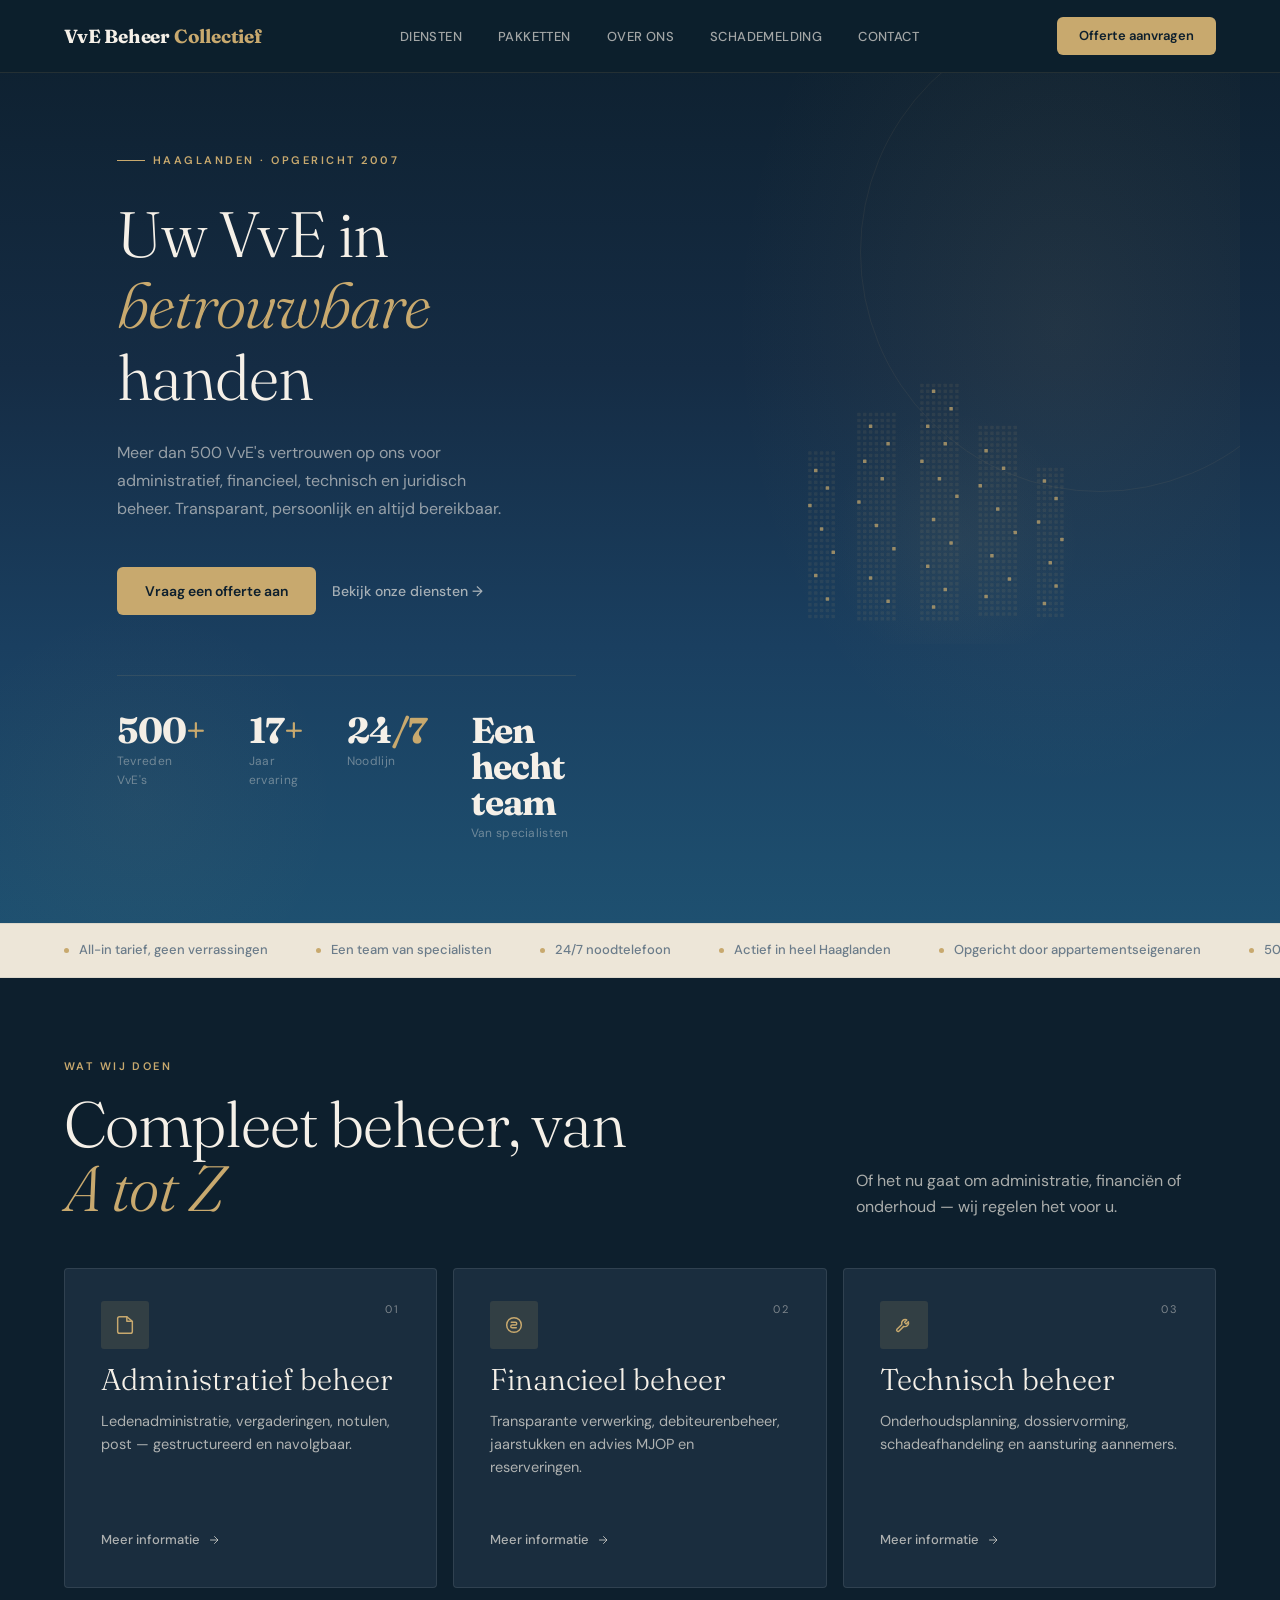
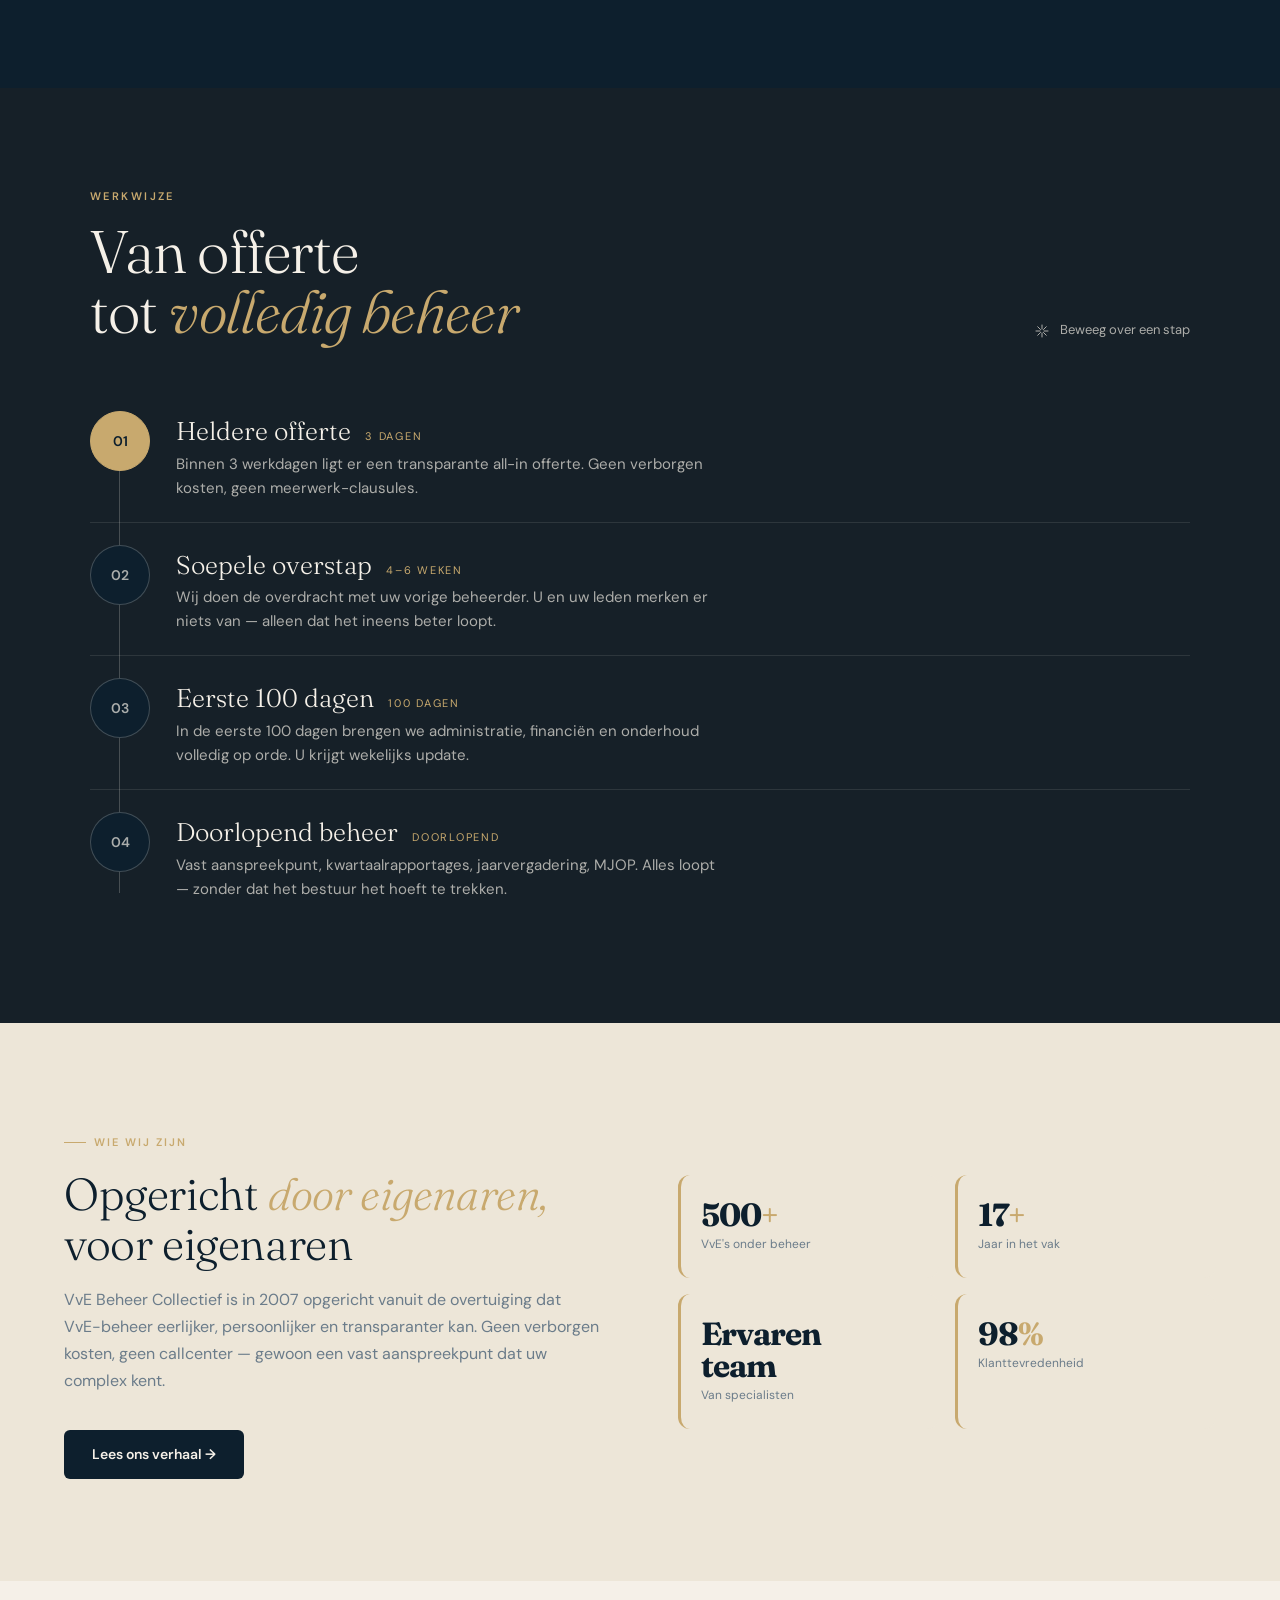
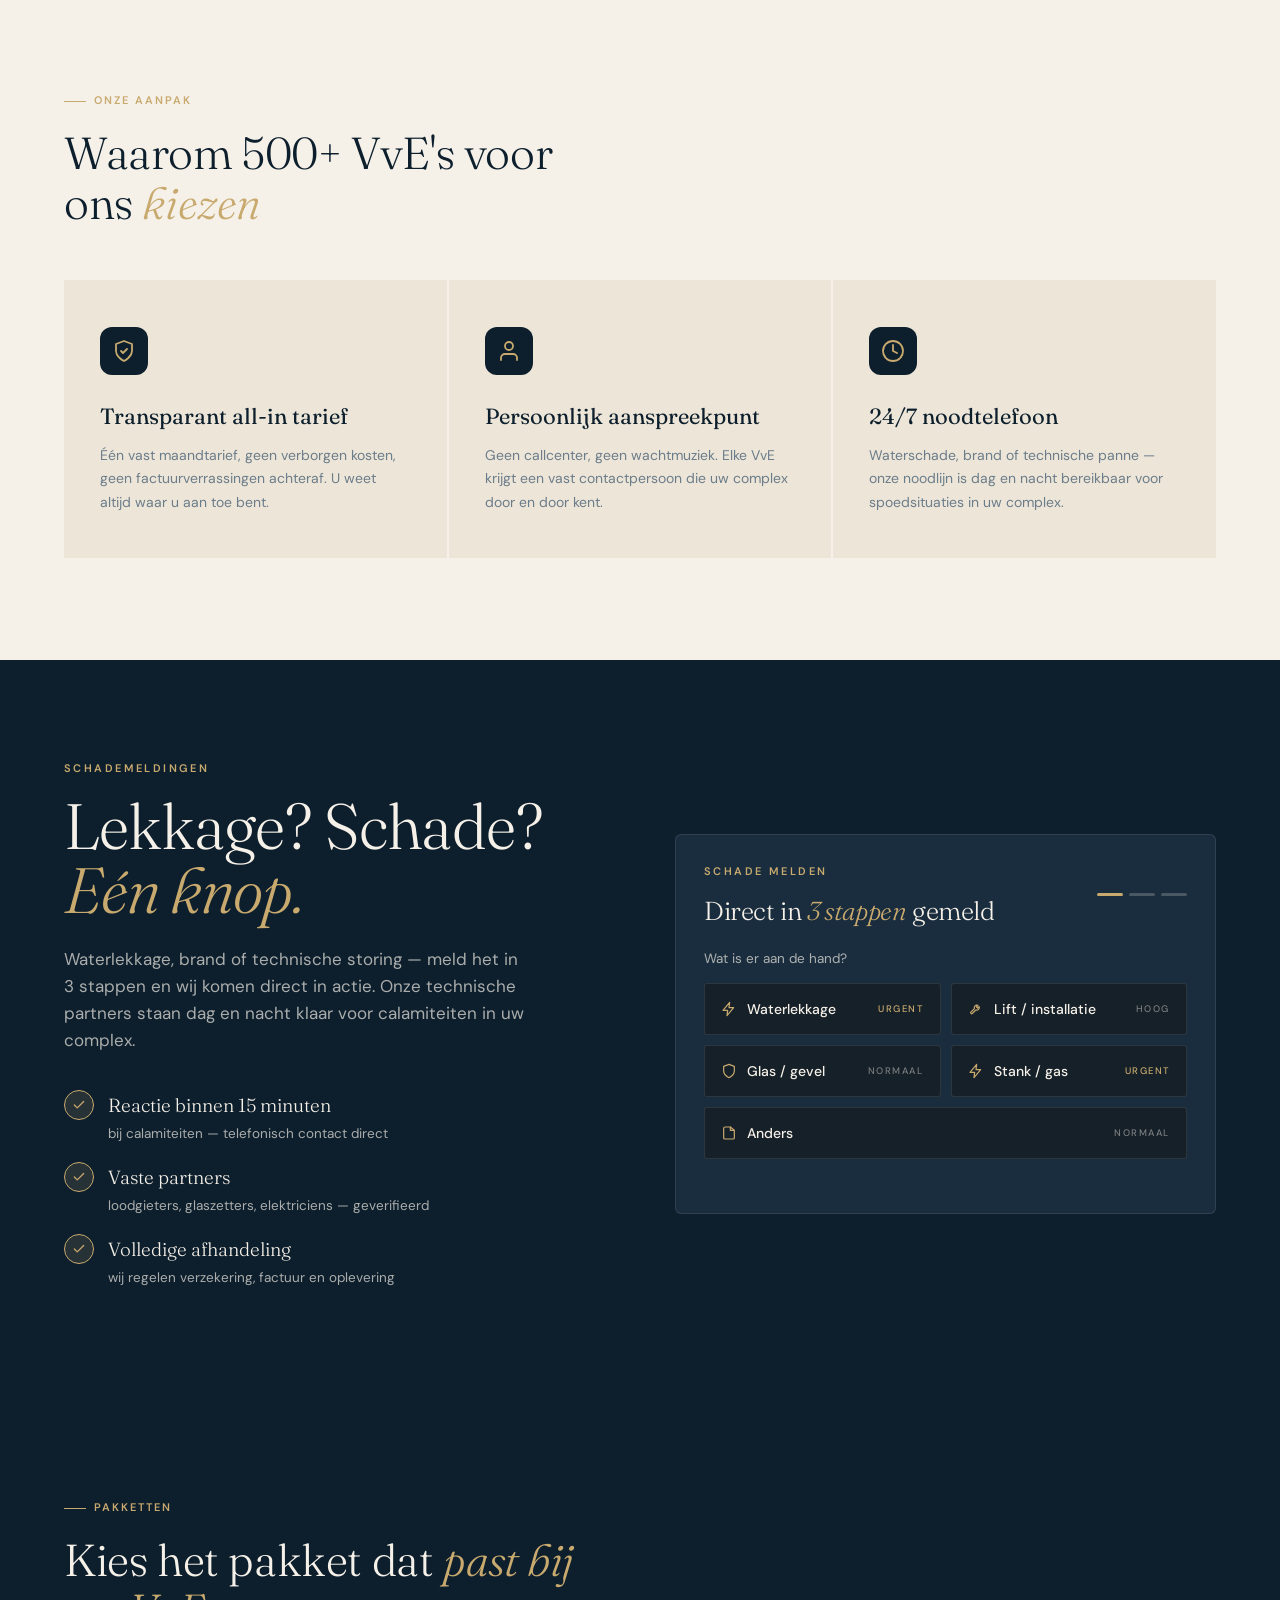
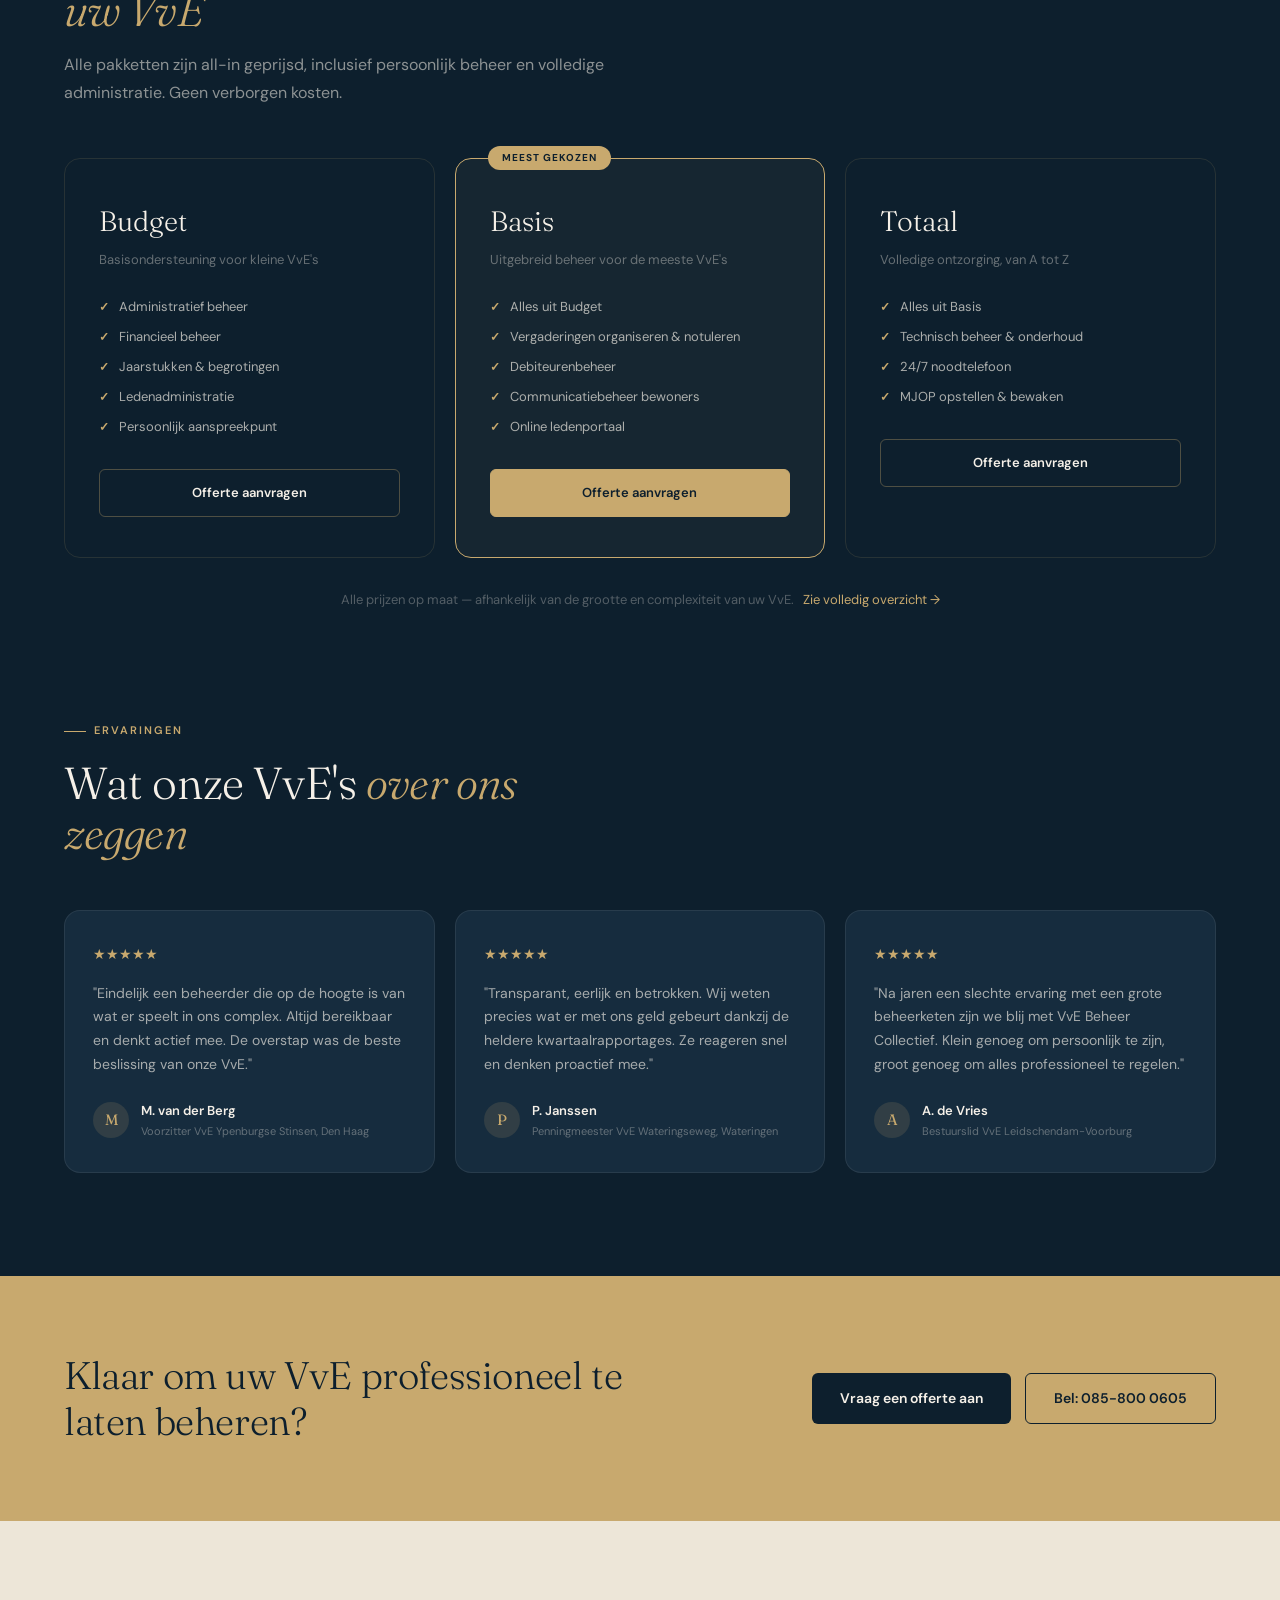
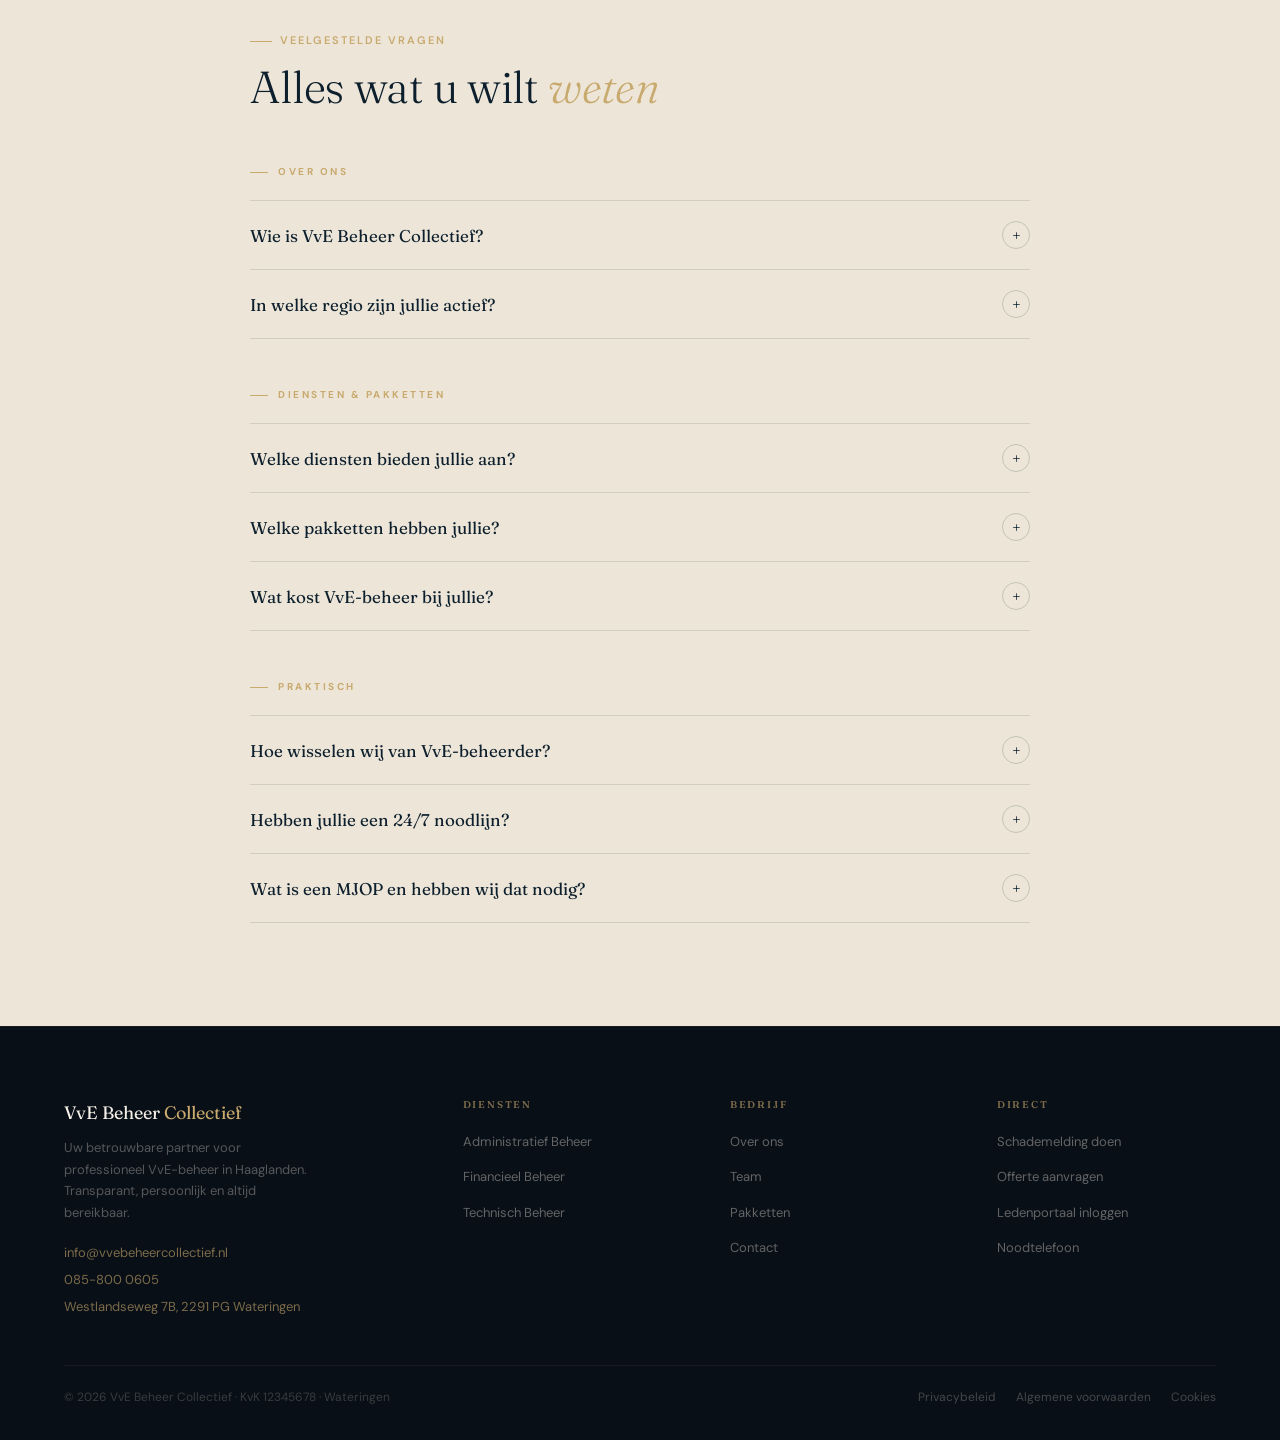
==== commit c2777e98: "Fix hero section: remove annotation label, center layout, add gradient - Remove 'VvE Complex · Haagl" ====
--- a/index.html
+++ b/index.html
@@ -34,11 +34,20 @@
     /* ── HERO ──────────────────────────────────────────────────── */
     .hero {
       min-height: 100vh;
-      background: linear-gradient(108deg, var(--navy) 38%, #16273c 100%);
+      background: linear-gradient(180deg, #0d1f2d 0%, #152c44 40%, #1a3f60 70%, #1e5070 100%);
+      position: relative;
+      padding-top: 72px;
+      overflow: hidden;
+      display: flex;
+      flex-direction: column;
+    }
+    .hero__columns {
       display: grid;
       grid-template-columns: 1fr 1fr;
-      padding-top: 72px;
-      overflow: hidden;
+      max-width: 1200px;
+      margin: 0 auto;
+      width: 100%;
+      flex: 1;
     }
     .hero__left {
       display: flex;
@@ -134,13 +143,7 @@
       background: radial-gradient(ellipse at 70% 30%, rgba(200,169,110,0.08) 0%, transparent 55%);
     }
     .hero__right::after {
-      content: '';
-      position: absolute;
-      left: 0; top: 0; bottom: 0;
-      width: 140px;
-      background: linear-gradient(to right, var(--navy) 0%, transparent 100%);
-      pointer-events: none;
-      z-index: 0;
+      display: none;
     }
     .geo-circle {
       position: absolute;
@@ -373,7 +376,7 @@
 
     /* ── HERO RESPONSIVE ───────────────────────────────────────── */
     @media (max-width: 900px) {
-      .hero { grid-template-columns: 1fr; }
+      .hero__columns { grid-template-columns: 1fr; }
       .hero__right { display: none; }
       .hero__left { padding: 60px var(--gutter); }
     }
@@ -412,11 +415,6 @@
     margin-bottom: 16px;
   }
 
-  /* ── HERO VERTICAL DIVIDER ─────────────────────────────────── */
-  .hero__left {
-    border-right: 1px solid rgba(200,169,110,0.22);
-  }
-
   /* ── HERO BUILDING ILLUSTRATION ────────────────────────────── */
   .hero__right {
     position: relative;
@@ -427,11 +425,9 @@
   }
   .hero__building-wrap {
     position: relative;
-    width: 100%;
-    height: 100%;
-    display: flex;
-    align-items: center;
-    justify-content: center;
+    width: 280px;
+    height: 320px;
+    flex-shrink: 0;
   }
   .hero__building-label {
     position: absolute;
@@ -1017,53 +1013,49 @@
 <!-- ── HERO ───────────────────────────────────────────────────── -->
 <section class="hero" id="hero">
   <div class="hero__glow-secondary" aria-hidden="true"></div>
-  <div class="hero__left">
-    <div class="hero__tag">Haaglanden · Opgericht 2007</div>
-
-    <h1>Uw VvE in <em>betrouwbare</em> handen</h1>
-
-    <p class="hero__desc">
-      Meer dan 500 VvE's vertrouwen op ons voor administratief, financieel,
-      technisch en juridisch beheer. Transparant, persoonlijk en altijd bereikbaar.
-    </p>
-
-    <div class="hero__actions">
-      <a href="contact.html" class="btn btn--gold">Vraag een offerte aan</a>
-      <a href="#diensten" class="hero__ghost">Bekijk onze diensten →</a>
-    </div>
-
-    <div class="hero__stats">
-      <div>
-        <div class="stat-num" data-count="500" data-suffix="+">500<span>+</span></div>
-        <div class="stat-label">Tevreden VvE's</div>
-      </div>
-      <div>
-        <div class="stat-num" data-count="17" data-suffix="+">17<span>+</span></div>
-        <div class="stat-label">Jaar ervaring</div>
-      </div>
-      <div>
-        <div class="stat-num" data-count="24" data-suffix="/7">24<span>/7</span></div>
-        <div class="stat-label">Noodlijn</div>
-      </div>
-      <div>
-        <div class="stat-num stat-num--text">Een hecht<br>team</div>
-        <div class="stat-label">Van specialisten</div>
-      </div>
-    </div>
-  </div>
-
-  <div class="hero__right">
-    <!-- Geometrische achtergrondcirkel -->
-    <div class="geo-circle" style="width:480px;height:480px;top:-60px;right:-100px;"></div>
-
-    <!-- Label boven de illustratie -->
-    <div class="hero__building-label">
-      <div class="hero__building-label-top">VvE Complex &middot; Haaglanden</div>
-      <div class="hero__building-label-sub">01 &mdash; Architecturaal silhouet</div>
-    </div>
-
-    <!-- Building SVG wordt gegenereerd door buildingSVG() in de script sectie -->
-    <div class="hero__building-wrap" id="hero-building"></div>
+  <div class="hero__columns">
+    <div class="hero__left">
+      <div class="hero__tag">Haaglanden · Opgericht 2007</div>
+
+      <h1>Uw VvE in <em>betrouwbare</em> handen</h1>
+
+      <p class="hero__desc">
+        Meer dan 500 VvE's vertrouwen op ons voor administratief, financieel,
+        technisch en juridisch beheer. Transparant, persoonlijk en altijd bereikbaar.
+      </p>
+
+      <div class="hero__actions">
+        <a href="contact.html" class="btn btn--gold">Vraag een offerte aan</a>
+        <a href="#diensten" class="hero__ghost">Bekijk onze diensten →</a>
+      </div>
+
+      <div class="hero__stats">
+        <div>
+          <div class="stat-num" data-count="500" data-suffix="+">500<span>+</span></div>
+          <div class="stat-label">Tevreden VvE's</div>
+        </div>
+        <div>
+          <div class="stat-num" data-count="17" data-suffix="+">17<span>+</span></div>
+          <div class="stat-label">Jaar ervaring</div>
+        </div>
+        <div>
+          <div class="stat-num" data-count="24" data-suffix="/7">24<span>/7</span></div>
+          <div class="stat-label">Noodlijn</div>
+        </div>
+        <div>
+          <div class="stat-num stat-num--text">Een hecht<br>team</div>
+          <div class="stat-label">Van specialisten</div>
+        </div>
+      </div>
+    </div>
+
+    <div class="hero__right">
+      <!-- Geometrische achtergrondcirkel -->
+      <div class="geo-circle" style="width:480px;height:480px;top:-60px;right:-100px;"></div>
+
+      <!-- Building SVG wordt gegenereerd door buildingSVG() in de script sectie -->
+      <div class="hero__building-wrap" id="hero-building"></div>
+    </div>
   </div>
 </section>
 
